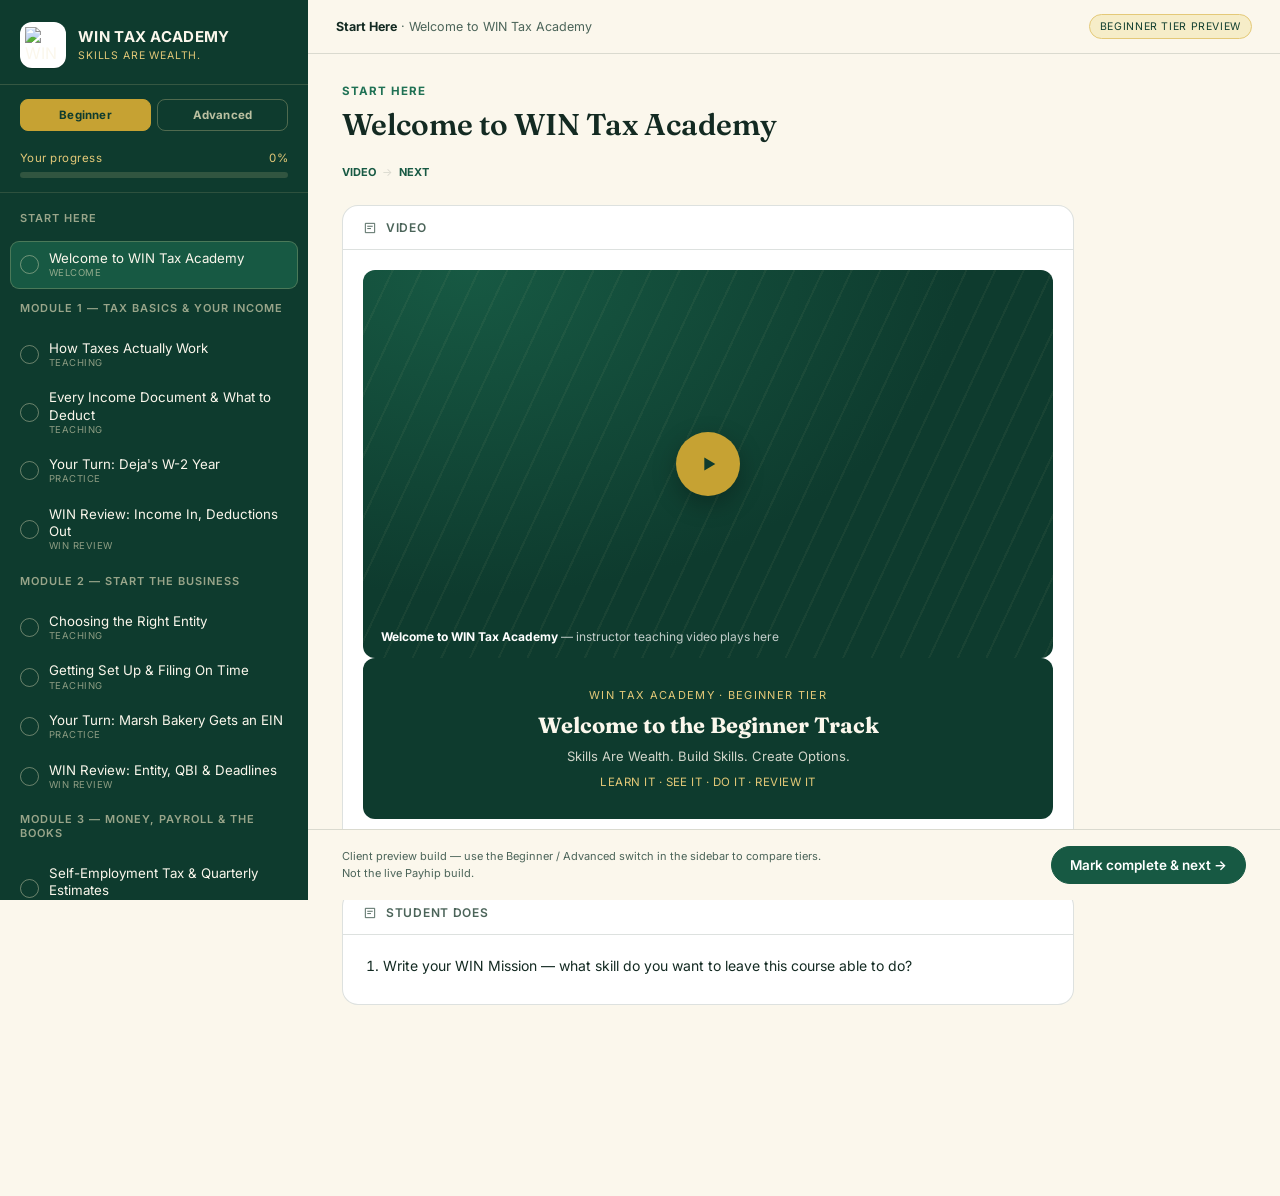
==== index.html @ 3fb6498f "Add files via upload" ====
<!doctype html>
<html lang="en">
<head>
<meta charset="utf-8"/>
<meta name="viewport" content="width=device-width, initial-scale=1"/>
<title>WIN Tax & Bookkeeping Academy — Course Preview</title>
<link rel="stylesheet" href="style.css"/>
</head>
<body>

<div class="app">
  <div class="overlay" onclick="closeNav()"></div>

  <aside class="sidebar" id="sidebar">
    <div class="brand">
      <div class="brand-badge"><img src="assets/logo.png" alt="WIN logo"/></div>
      <div>
        <div class="brand-name">WIN TAX ACADEMY</div>
        <div class="brand-tag">Skills Are Wealth.</div>
      </div>
    </div>

    <div class="tier-switch" id="tierSwitch"></div>

    <div class="progress-wrap">
      <div class="progress-label"><span>Your progress</span><span id="progressPct">0%</span></div>
      <div class="progress-track"><div class="progress-fill" id="progressFill" style="width:0%"></div></div>
    </div>

    <nav class="course-map" id="courseMap"></nav>

    <div class="sidebar-foot">
      This is skills training. It does not by itself provide an IRS credential, PTIN, professional license, job, or authorization to prepare paid returns.
    </div>
  </aside>

  <main class="main">
    <div class="topbar">
      <button class="menu-btn" onclick="openNav()" aria-label="Open course map">
        <svg width="18" height="18" viewBox="0 0 24 24" fill="none"><path d="M3 6h18M3 12h18M3 18h18" stroke="currentColor" stroke-width="2" stroke-linecap="round"/></svg>
      </button>
      <div class="crumb" id="crumb"></div>
      <div class="demo-pill" id="demoPill">Beginner tier preview</div>
    </div>

    <div class="lesson-pane" id="lessonPane"></div>

    <div class="bottom-bar">
      <div class="disclaimer">Client preview build — use the Beginner / Advanced switch in the sidebar to compare tiers. Not the live Payhip build.</div>
      <button class="btn" id="nextBtn" onclick="goNext()">Mark complete &amp; next →</button>
    </div>
  </main>
</div>

<script src="data.js"></script>
<script src="app.js"></script>
</body>
</html>
---- style.css ----
@import url('https://fonts.googleapis.com/css2?family=Fraunces:opsz,wght@9..144,500;9..144,600;9..144,700&family=Inter:wght@400;500;600;700&family=IBM+Plex+Mono:wght@500;600&display=swap');

:root{
  --paper:#FBF7EC; --paper-2:#F2ECDA; --surface:#FFFFFF;
  --ink:#132A22; --ink-dim:#4B6459;
  --green-900:#0E3B2E; --green-800:#123F30; --green-700:#175943; --green-600:#1F7154;
  --gold-500:#C6A233; --gold-300:#E4C978; --gold-100:#F6EDC8;
  --line: rgba(19,42,34,.14);
  --good:#1C6B4F; --good-bg:#E7F2EC;
  --bad:#A6402D; --bad-bg:#F7E6E1;
}
@media (prefers-color-scheme: dark){
  :root:not([data-theme="light"]){
    --paper:#0D1915; --paper-2:#122921; --surface:#142B23;
    --ink:#EEEADA; --ink-dim:#AFC2B7;
    --green-900:#0A241C; --green-800:#0F2E24; --green-700:#175943; --green-600:#1F7154;
    --gold-500:#D9B94C; --gold-300:#EAD48A; --gold-100:#26210F;
    --line: rgba(238,234,218,.14);
    --good:#4FBF8E; --good-bg:#123226;
    --bad:#E0836E; --bad-bg:#33201B;
  }
}
:root[data-theme="dark"]{
  --paper:#0D1915; --paper-2:#122921; --surface:#142B23;
  --ink:#EEEADA; --ink-dim:#AFC2B7;
  --green-900:#0A241C; --green-800:#0F2E24; --green-700:#175943; --green-600:#1F7154;
  --gold-500:#D9B94C; --gold-300:#EAD48A; --gold-100:#26210F;
  --line: rgba(238,234,218,.14);
  --good:#4FBF8E; --good-bg:#123226;
  --bad:#E0836E; --bad-bg:#33201B;
}

*{box-sizing:border-box;}
html,body{height:100%;}
body{margin:0; background:var(--paper); color:var(--ink); font-family:'Inter',system-ui,sans-serif; -webkit-font-smoothing:antialiased;}
h1,h2,h3,.display{font-family:'Fraunces',serif; text-wrap:balance;}
.mono{font-family:'IBM Plex Mono',monospace; font-variant-numeric:tabular-nums;}
a{color:inherit;}
button{font-family:inherit;}
img{max-width:100%; display:block;}

.app{display:flex; min-height:100%; max-width:1400px; margin:0 auto; position:relative;}

/* ---------- Sidebar ---------- */
.sidebar{
  width:308px; flex-shrink:0; background:var(--green-900); color:var(--paper);
  display:flex; flex-direction:column; position:sticky; top:0; align-self:flex-start; height:100%;
  max-height:100vh; overflow-y:auto; z-index:20;
  transition: transform .25s ease;
}
.brand{display:flex; align-items:center; gap:12px; padding:22px 20px 16px; border-bottom:1px solid rgba(230,214,155,.18);}
.brand-badge{width:46px; height:46px; border-radius:12px; background:#fff; padding:5px; flex-shrink:0; box-shadow:0 1px 0 rgba(0,0,0,.15);}
.brand-badge img{width:100%; height:100%; object-fit:contain; display:block;}
.brand-name{font-size:15px; font-weight:700; letter-spacing:.02em; line-height:1.15;}
.brand-tag{font-size:10.5px; color:var(--gold-300); letter-spacing:.08em; text-transform:uppercase; margin-top:3px;}

.tier-switch{display:flex; gap:6px; padding:14px 20px 4px;}
.tier-btn{flex:1; padding:8px 4px; border-radius:8px; border:1px solid rgba(230,214,155,.3); background:transparent; color:rgba(246,237,200,.75); font-size:11.5px; font-weight:700; letter-spacing:.02em; cursor:pointer; text-align:center;}
.tier-btn.active{background:var(--gold-500); color:var(--green-900); border-color:var(--gold-500);}

.progress-wrap{padding:16px 20px 14px; border-bottom:1px solid rgba(230,214,155,.14);}
.progress-label{display:flex; justify-content:space-between; font-size:11.5px; color:var(--gold-300); letter-spacing:.04em; margin-bottom:7px;}
.progress-track{height:6px; border-radius:99px; background:rgba(230,214,155,.16); overflow:hidden;}
.progress-fill{height:100%; background:linear-gradient(90deg,var(--gold-500),var(--gold-300)); border-radius:99px; transition:width .35s ease;}

nav.course-map{padding:8px 10px 22px; flex:1;}
.mod-group{margin-top:10px;}
.mod-head{padding:10px 10px 6px; font-size:11px; letter-spacing:.09em; text-transform:uppercase; color:rgba(246,237,200,.6); font-weight:600;}
.lesson-btn{
  width:100%; text-align:left; display:flex; align-items:center; gap:10px;
  padding:9px 10px; border-radius:9px; border:none; background:transparent; color:var(--paper);
  cursor:pointer; font-size:13.3px; line-height:1.3; margin-bottom:2px;
}
.lesson-btn:hover{background:rgba(255,255,255,.06);}
.lesson-btn.active{background:var(--green-700); box-shadow:inset 0 0 0 1px rgba(230,214,155,.25);}
.lesson-btn .dot{
  width:19px; height:19px; border-radius:50%; flex-shrink:0; display:flex; align-items:center; justify-content:center;
  border:1.5px solid rgba(246,237,200,.4); font-size:10px; color:rgba(246,237,200,.7);
}
.lesson-btn.done .dot{background:var(--gold-500); border-color:var(--gold-500); color:var(--green-900); font-weight:700;}
.lesson-btn .ltitle{flex:1;}
.lesson-btn .ltag{font-size:9.5px; color:rgba(246,237,200,.55); text-transform:uppercase; letter-spacing:.05em;}

.sidebar-foot{padding:14px 20px 18px; font-size:10.5px; color:rgba(246,237,200,.55); border-top:1px solid rgba(230,214,155,.14); line-height:1.5;}

/* ---------- Main ---------- */
.main{flex:1; min-width:0; display:flex; flex-direction:column;}

.topbar{
  position:sticky; top:0; z-index:15; background:var(--paper); border-bottom:1px solid var(--line);
  padding:14px 28px; display:flex; align-items:center; gap:14px;
}
.menu-btn{display:none; width:38px; height:38px; border-radius:9px; border:1px solid var(--line); background:var(--surface); color:var(--ink); cursor:pointer; align-items:center; justify-content:center; flex-shrink:0;}
.crumb{font-size:12.5px; color:var(--ink-dim);}
.crumb b{color:var(--ink);}
.demo-pill{
  margin-left:auto; font-size:10.5px; letter-spacing:.06em; text-transform:uppercase; color:var(--green-800);
  background:var(--gold-100); border:1px solid var(--gold-300); padding:5px 10px; border-radius:99px; white-space:nowrap;
}

.lesson-pane{padding:30px 34px 90px; max-width:800px;}
.eyebrow{font-size:11.5px; letter-spacing:.09em; text-transform:uppercase; color:var(--green-600); font-weight:700; margin-bottom:8px;}
.lesson-h1{font-size:30px; font-weight:600; margin:0 0 22px; color:var(--ink);}

.flow{display:flex; align-items:center; gap:6px; font-size:11px; color:var(--ink-dim); margin-bottom:26px; flex-wrap:wrap;}
.flow b{color:var(--green-700);}
.flow .sep{color:var(--line);}

.card{background:var(--surface); border:1px solid var(--line); border-radius:16px; margin-bottom:22px; overflow:hidden;}
.card-head{padding:14px 20px; border-bottom:1px solid var(--line); display:flex; align-items:center; gap:9px; font-size:12px; letter-spacing:.06em; text-transform:uppercase; color:var(--ink-dim); font-weight:600;}
.card-body{padding:20px;}

/* video block */
.video-frame{
  aspect-ratio:16/9; border-radius:12px; background:
    radial-gradient(120% 140% at 15% 0%, var(--green-700), var(--green-900) 60%);
  display:flex; align-items:center; justify-content:center; position:relative; color:var(--paper); overflow:hidden;
}
.video-frame:before{content:""; position:absolute; inset:0; background:
  repeating-linear-gradient(115deg, rgba(230,214,155,.05) 0 2px, transparent 2px 26px);}
.play-btn{width:64px; height:64px; border-radius:50%; background:var(--gold-500); color:var(--green-900); display:flex; align-items:center; justify-content:center; box-shadow:0 8px 24px rgba(0,0,0,.28); z-index:1;}
.video-caption{position:absolute; left:18px; bottom:14px; font-size:12px; color:rgba(255,255,255,.75); z-index:1;}
.video-caption b{color:#fff;}
.transcript-toggle{margin-top:12px; font-size:12.5px; color:var(--green-700); background:none; border:none; cursor:pointer; font-weight:600; padding:0; text-decoration:underline; text-underline-offset:3px;}
.transcript{margin-top:12px; font-size:13.5px; line-height:1.65; color:var(--ink-dim); background:var(--paper-2); border-radius:10px; padding:16px 18px;}
.transcript p{margin:0 0 12px;}
.transcript p:last-child{margin-bottom:0;}

/* screen copy "slide" */
.slide{
  background:var(--green-900); color:var(--paper); border-radius:12px; padding:30px 26px; text-align:center;
  display:flex; flex-direction:column; gap:9px; align-items:center; justify-content:center; min-height:150px;
}
.slide .s-eyebrow{font-size:11px; letter-spacing:.12em; color:var(--gold-300); text-transform:uppercase;}
.slide .s-title{font-family:'Fraunces',serif; font-weight:700; font-size:22px;}
.slide .s-sub{font-size:13px; color:rgba(251,247,236,.82); max-width:480px;}
.slide .s-tag{font-size:11.5px; color:var(--gold-300); letter-spacing:.04em; margin-top:2px;}

/* mock document image */
.doc-image{border-radius:12px; overflow:hidden; border:1px solid var(--line);}
.doc-image img{width:100%;}

/* generic data table */
.data-table{width:100%; border-collapse:collapse; font-size:13px;}
.data-table th{text-align:left; font-size:10.5px; letter-spacing:.06em; text-transform:uppercase; color:var(--ink-dim); padding:8px 10px; border-bottom:1px solid var(--line);}
.data-table td{padding:9px 10px; border-bottom:1px solid var(--line);}
.data-table tr:last-child td{border-bottom:none;}

/* attachments */
.attach-list{display:flex; flex-direction:column; gap:8px;}
.attach-chip{display:flex; align-items:center; gap:10px; padding:10px 13px; border:1px dashed var(--line); border-radius:10px; font-size:13px; color:var(--ink-dim);}
.attach-chip svg{flex-shrink:0; color:var(--green-600);}
.attach-chip .fname{color:var(--ink); font-weight:500;}
.attach-chip .ftag{margin-left:auto; font-size:10px; text-transform:uppercase; letter-spacing:.05em; color:var(--ink-dim); background:var(--paper-2); padding:3px 8px; border-radius:99px;}

/* student does */
.student-does{font-size:14px; line-height:1.6; color:var(--ink);}
.student-does ol{margin:0; padding-left:20px;}
.student-does li{margin-bottom:6px;}
.note-pill{display:inline-block; font-size:11.5px; font-weight:600; color:var(--green-800); background:var(--gold-100); border:1px solid var(--gold-300); padding:5px 11px; border-radius:99px; margin-top:14px;}

/* quiz */
.q-block{margin-bottom:22px;}
.q-block:last-child{margin-bottom:0;}
.q-text{font-size:14.5px; font-weight:600; margin-bottom:10px;}
.q-opts{display:flex; flex-direction:column; gap:8px;}
.q-opt{
  display:flex; align-items:center; gap:10px; padding:10px 13px; border:1px solid var(--line); border-radius:10px;
  cursor:pointer; font-size:13.5px; background:var(--surface); transition:border-color .15s, background .15s;
}
.q-opt:hover{border-color:var(--green-600);}
.q-opt input{accent-color:var(--green-700); width:15px; height:15px; flex-shrink:0;}
.q-opt.picked{border-color:var(--green-700); background:var(--paper-2);}
.q-opt.correct{border-color:var(--good); background:var(--good-bg);}
.q-opt.incorrect{border-color:var(--bad); background:var(--bad-bg);}
.q-feedback{font-size:12.5px; margin-top:8px; font-weight:600;}
.q-feedback.good{color:var(--good);}
.q-feedback.bad{color:var(--bad);}

.quiz-actions{display:flex; align-items:center; gap:14px; margin-top:6px; flex-wrap:wrap;}
.btn{
  display:inline-flex; align-items:center; gap:8px; font-size:13.5px; font-weight:600; padding:10px 18px;
  border-radius:99px; border:1px solid var(--green-700); background:var(--green-700); color:#fff; cursor:pointer;
}
.btn:hover{background:var(--green-600);}
.btn.ghost{background:transparent; color:var(--green-700);}
.btn.ghost:hover{background:var(--paper-2);}
.btn:disabled{opacity:.45; cursor:not-allowed;}
.quiz-score{font-size:12.5px; color:var(--ink-dim);}
.quiz-score b{color:var(--ink);}

.bottom-bar{
  position:sticky; bottom:0; margin-top:8px; background:var(--paper); border-top:1px solid var(--line);
  padding:16px 34px; display:flex; align-items:center; justify-content:space-between; gap:14px;
}
.disclaimer{font-size:11px; color:var(--ink-dim); max-width:480px; line-height:1.5;}

.placeholder-box{
  border:1.5px dashed var(--line); border-radius:14px; padding:40px 26px; text-align:center; color:var(--ink-dim);
}
.placeholder-box .display{font-size:19px; color:var(--ink); margin-bottom:8px;}
.placeholder-box p{font-size:13.5px; line-height:1.6; max-width:440px; margin:0 auto;}

/* mobile */
.overlay{display:none; position:fixed; inset:0; background:rgba(10,20,17,.5); z-index:19;}
@media (max-width: 880px){
  .sidebar{position:fixed; left:0; top:0; bottom:0; transform:translateX(-104%); box-shadow:0 0 40px rgba(0,0,0,.35);}
  body.nav-open .sidebar{transform:translateX(0);}
  body.nav-open .overlay{display:block;}
  .menu-btn{display:inline-flex;}
  .lesson-pane{padding:22px 16px 90px;}
  .bottom-bar{padding:14px 16px;}
  .topbar{padding:12px 16px;}
}
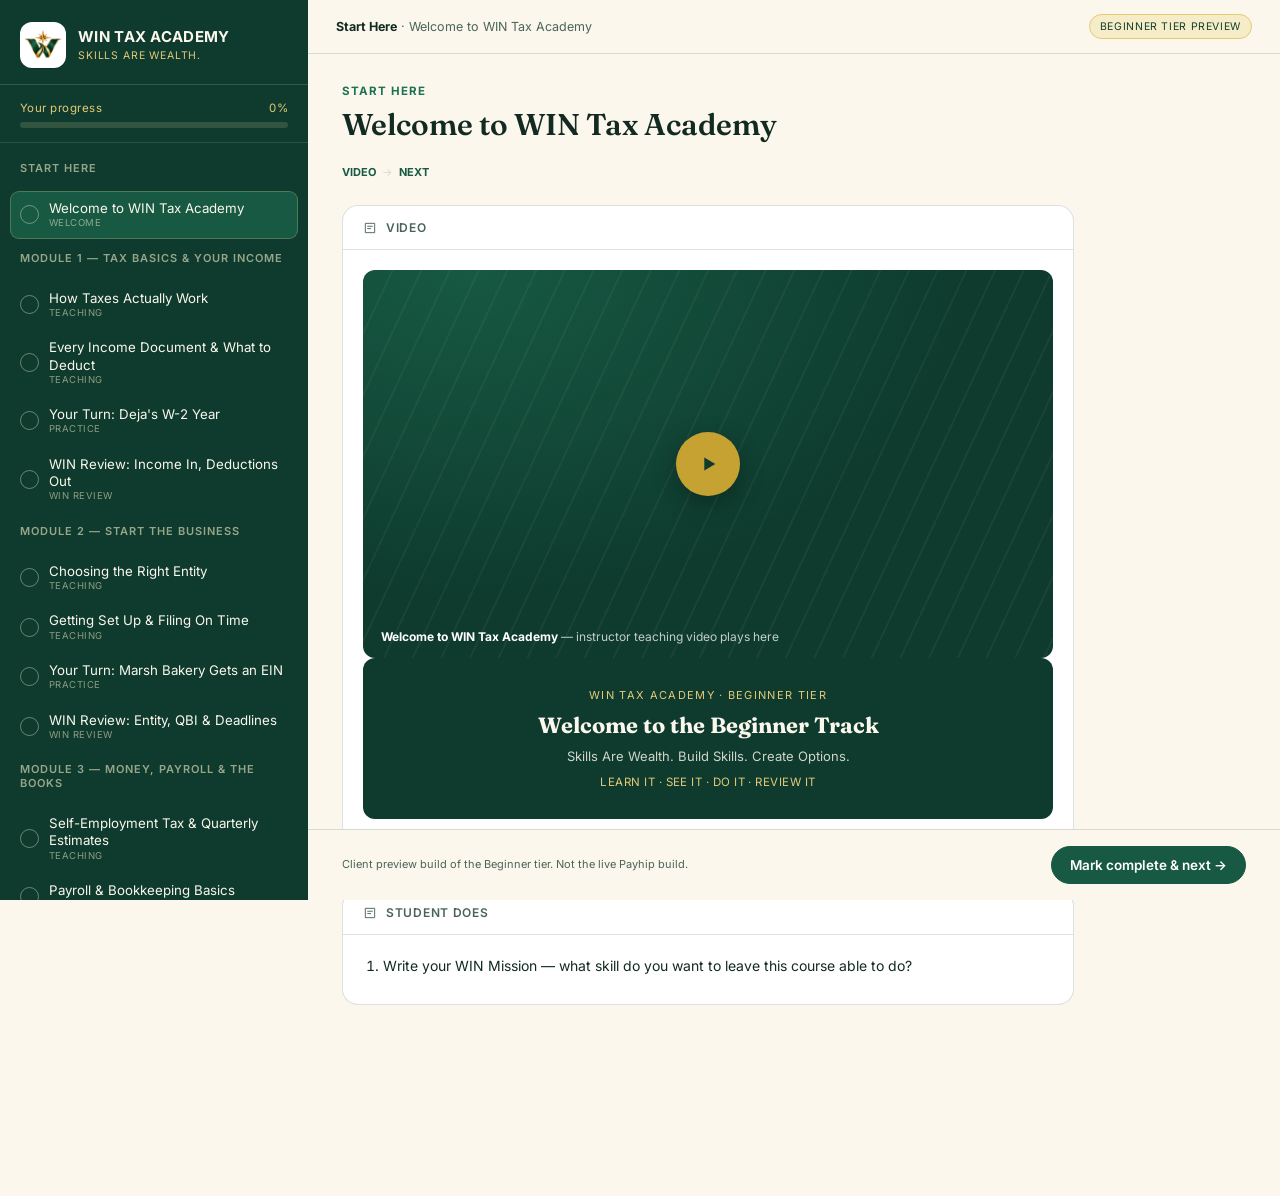
==== commit b5e78000: "Remove Advanced tier Drop the Advanced tier from the preview (data, tier switch, its mock document i" ====
--- a/index.html
+++ b/index.html
@@ -20,7 +20,6 @@
       </div>
     </div>
 
-    <div class="tier-switch" id="tierSwitch"></div>
 
     <div class="progress-wrap">
       <div class="progress-label"><span>Your progress</span><span id="progressPct">0%</span></div>
@@ -46,7 +45,7 @@
     <div class="lesson-pane" id="lessonPane"></div>
 
     <div class="bottom-bar">
-      <div class="disclaimer">Client preview build — use the Beginner / Advanced switch in the sidebar to compare tiers. Not the live Payhip build.</div>
+      <div class="disclaimer">Client preview build of the Beginner tier. Not the live Payhip build.</div>
       <button class="btn" id="nextBtn" onclick="goNext()">Mark complete &amp; next →</button>
     </div>
   </main>
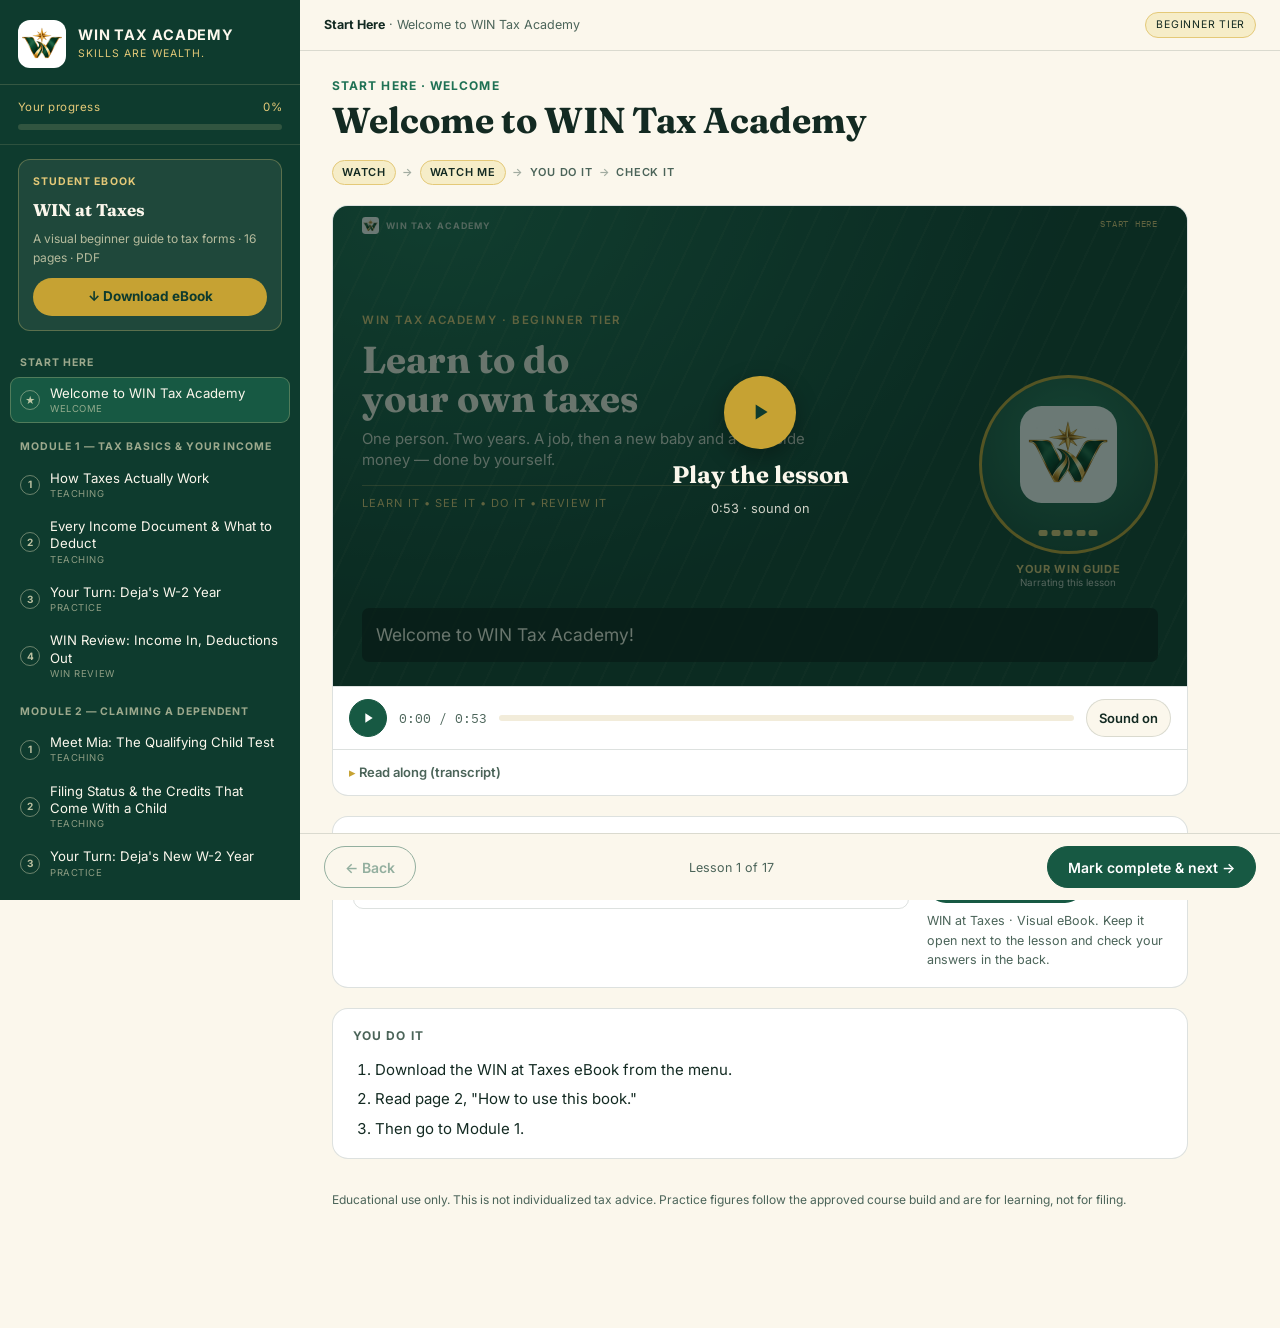
==== commit b2ef8481: "Make the narrated Beginner course the site's home page The home page was still the old preview, whos" ====
--- a/index.html
+++ b/index.html
@@ -1,57 +1,702 @@
 <!doctype html>
 <html lang="en">
 <head>
-<meta charset="utf-8"/>
-<meta name="viewport" content="width=device-width, initial-scale=1"/>
-<title>WIN Tax & Bookkeeping Academy — Course Preview</title>
-<link rel="stylesheet" href="style.css"/>
+<meta charset="utf-8">
+<meta name="viewport" content="width=device-width,initial-scale=1,viewport-fit=cover">
+<title>WIN Tax Academy Beginner</title>
+<meta name="claude:viewport-fit-sides" content="cover">
+<link rel="stylesheet" href="https://fonts.googleapis.com/css2?family=Fraunces:opsz,wght@9..144,600;9..144,700&family=Inter:wght@400;500;600;700&family=IBM+Plex+Mono:wght@500;600&display=swap">
+<style>
+/* Layout: green course-map sidebar + lesson column (video stage, student work, quiz). WIN green/gold brand. */
+:root{
+  --paper:#FBF7EC; --paper-2:#F2ECDA; --surface:#FFFFFF;
+  --ink:#132A22; --ink-dim:#4B6459; --line:rgba(19,42,34,.14);
+  --green-900:#0E3B2E; --green-800:#123F30; --green-700:#175943; --green-600:#1F7154;
+  --gold-500:#C6A233; --gold-300:#E4C978; --gold-100:#F6EDC8;
+  --good:#1C6B4F; --good-bg:#E7F2EC; --bad:#A6402D; --bad-bg:#F7E6E1;
+  --f-display:'Fraunces',Georgia,serif; --f-body:'Inter',system-ui,-apple-system,sans-serif; --f-mono:'IBM Plex Mono',ui-monospace,monospace;
+}
+@media (prefers-color-scheme: dark){:root:not([data-theme="light"]){
+  --paper:#0D1915; --paper-2:#122921; --surface:#142B23; --ink:#EEEADA; --ink-dim:#AFC2B7; --line:rgba(238,234,218,.14);
+  --green-900:#0A241C; --green-800:#0F2E24; --green-700:#1E6B51; --green-600:#3C9A76;
+  --gold-500:#D9B94C; --gold-300:#EAD48A; --gold-100:#2B2510;
+  --good:#4FBF8E; --good-bg:#123226; --bad:#E0836E; --bad-bg:#33201B; color-scheme:dark}}
+:root[data-theme="dark"]{
+  --paper:#0D1915; --paper-2:#122921; --surface:#142B23; --ink:#EEEADA; --ink-dim:#AFC2B7; --line:rgba(238,234,218,.14);
+  --green-900:#0A241C; --green-800:#0F2E24; --green-700:#1E6B51; --green-600:#3C9A76;
+  --gold-500:#D9B94C; --gold-300:#EAD48A; --gold-100:#2B2510;
+  --good:#4FBF8E; --good-bg:#123226; --bad:#E0836E; --bad-bg:#33201B; color-scheme:dark}
+
+*{box-sizing:border-box}
+[hidden]{display:none!important}
+html,body{min-height:100%}
+body{margin:0;background:var(--paper);color:var(--ink);font-family:var(--f-body);font-size:15px;line-height:1.55;-webkit-font-smoothing:antialiased}
+button{font-family:inherit;color:inherit}
+:focus-visible{outline:2px solid var(--gold-500);outline-offset:2px}
+h1,h2{font-family:var(--f-display);text-wrap:balance}
+
+.app{display:flex;min-height:100vh;max-width:1440px;margin:0 auto}
+
+/* Sidebar */
+.sidebar{width:300px;flex-shrink:0;background:#0E3B2E;color:#FBF7EC;display:flex;flex-direction:column;position:sticky;top:0;height:100vh;overflow-y:auto;z-index:20}
+.brand{display:flex;align-items:center;gap:12px;padding:20px 18px 16px;border-bottom:1px solid rgba(230,214,155,.18)}
+.brand img{width:48px;height:48px;border-radius:12px;background:#fff;padding:4px;flex-shrink:0}
+.brand-name{font-size:14.5px;font-weight:700;letter-spacing:.06em;line-height:1.2}
+.brand-tag{font-size:10.5px;color:#E4C978;letter-spacing:.1em;text-transform:uppercase;margin-top:3px}
+.prog{padding:14px 18px;border-bottom:1px solid rgba(230,214,155,.14)}
+.prog-l{display:flex;justify-content:space-between;font-size:11.5px;color:#E4C978;letter-spacing:.04em;margin-bottom:7px}
+.prog-t{height:6px;border-radius:99px;background:rgba(230,214,155,.16);overflow:hidden}
+.prog-f{height:100%;width:0;background:linear-gradient(90deg,#C6A233,#E4C978);transition:width .35s}
+nav.map{padding:6px 10px 18px;flex:1}
+.m-head{padding:14px 10px 6px;font-size:10.5px;letter-spacing:.09em;text-transform:uppercase;color:rgba(246,237,200,.62);font-weight:700}
+.l-btn{width:100%;text-align:left;display:flex;align-items:center;gap:10px;padding:8px 10px;border-radius:9px;border:0;background:transparent;color:#FBF7EC;cursor:pointer;font-size:13.2px;line-height:1.3;margin-bottom:2px}
+.l-btn:hover{background:rgba(255,255,255,.07)}
+.l-btn.on{background:#175943;box-shadow:inset 0 0 0 1px rgba(230,214,155,.28)}
+.l-btn .dot{width:20px;height:20px;border-radius:50%;flex-shrink:0;display:flex;align-items:center;justify-content:center;border:1.5px solid rgba(246,237,200,.4);font-size:10px;font-weight:700;color:rgba(246,237,200,.75)}
+.l-btn.done .dot{background:#C6A233;border-color:#C6A233;color:#0E3B2E}
+.l-btn .lt{flex:1;min-width:0}
+.l-btn .lg{display:block;font-size:9.5px;color:rgba(246,237,200,.55);text-transform:uppercase;letter-spacing:.06em;margin-top:1px}
+.ebook-side{margin:14px 18px 4px;padding:14px;border-radius:12px;background:rgba(251,247,236,.07);border:1px solid rgba(228,201,120,.3);display:flex;flex-direction:column;gap:10px}
+.ebook-side .k{font-size:10.5px;letter-spacing:.1em;text-transform:uppercase;color:#E4C978;font-weight:700}
+.ebook-side .n{font-family:var(--f-display);font-weight:700;font-size:17px;line-height:1.2}
+.ebook-side .m{font-size:12px;color:rgba(246,237,200,.7)}
+.dl{display:inline-flex;align-items:center;justify-content:center;gap:8px;height:38px;padding:0 16px;border-radius:99px;background:#C6A233;color:#0E3B2E;font-weight:700;font-size:13.5px;text-decoration:none;border:0;cursor:pointer}
+.dl:hover{background:#E4C978}
+.side-foot{padding:14px 18px 18px;font-size:10.5px;color:rgba(246,237,200,.6);border-top:1px solid rgba(230,214,155,.14);line-height:1.5}
+
+/* Main */
+.main{flex:1;min-width:0;display:flex;flex-direction:column}
+.topbar{position:sticky;top:env(safe-area-inset-top,0px);z-index:15;background:var(--paper);border-bottom:1px solid var(--line);padding-block:12px;padding-left:max(24px,env(safe-area-inset-left,0px));padding-right:max(24px,env(safe-area-inset-right,0px));display:flex;align-items:center;gap:12px}
+body::before{content:"";position:fixed;inset:0 0 auto;height:env(safe-area-inset-top,0px);z-index:10;background:var(--paper)}
+.menu-btn{display:none;width:38px;height:38px;border-radius:9px;border:1px solid var(--line);background:var(--surface);cursor:pointer;align-items:center;justify-content:center;flex-shrink:0}
+.crumb{font-size:12.5px;color:var(--ink-dim);min-width:0;overflow:hidden;text-overflow:ellipsis;white-space:nowrap}
+.crumb b{color:var(--ink)}
+.tier{margin-left:auto;font-size:10.5px;letter-spacing:.07em;text-transform:uppercase;color:var(--ink);background:var(--gold-100);border:1px solid var(--gold-300);padding:4px 10px;border-radius:99px;white-space:nowrap}
+
+.pane{padding-block:26px 40px;padding-left:max(32px,env(safe-area-inset-left,0px));padding-right:max(32px,env(safe-area-inset-right,0px));max-width:920px;width:100%;display:flex;flex-direction:column;gap:20px}
+.eyebrow{font-size:12px;letter-spacing:.09em;text-transform:uppercase;color:var(--green-600);font-weight:700}
+.l-h1{font-size:clamp(26px,4vw,36px);font-weight:700;line-height:1.12;margin:4px 0 0}
+.method{display:flex;align-items:center;gap:6px;flex-wrap:wrap;font-size:11px;letter-spacing:.07em;text-transform:uppercase;color:var(--ink-dim);font-weight:600}
+.method span.on{color:var(--ink);background:var(--gold-100);border:1px solid var(--gold-300);border-radius:99px;padding:3px 9px}
+.method span.off{padding:3px 0}
+.method i{font-style:normal;opacity:.5}
+
+/* Player */
+.player{container-type:inline-size;display:flex;flex-direction:column;border-radius:16px;overflow:hidden;border:1px solid var(--line);background:var(--surface)}
+.stage{position:relative;aspect-ratio:16/9;max-width:100%;color:#FBF7EC;background:radial-gradient(120% 140% at 12% 0%,#1d6a50,#0E3B2E 62%);display:grid;grid-template-columns:1fr 21cqw;grid-template-rows:1fr auto;gap:2.2cqw 2.4cqw;padding:3.4cqw 3.4cqw 2.8cqw;overflow:hidden}
+.stage::before{content:"";position:absolute;inset:0;background:repeating-linear-gradient(115deg,rgba(230,214,155,.05) 0 2px,transparent 2px 26px);pointer-events:none}
+.s-mark{position:absolute;top:1.3cqw;left:3.4cqw;display:flex;align-items:center;gap:.8cqw;font-size:1.05cqw;letter-spacing:.12em;font-weight:700;color:rgba(251,247,236,.75);z-index:1}
+.s-mark img{width:2cqw;height:2cqw;border-radius:.4cqw;background:#fff;padding:.15cqw}
+.s-tag{position:absolute;top:1.3cqw;right:3.4cqw;font-family:var(--f-mono);font-size:1.1cqw;letter-spacing:.08em;text-transform:uppercase;color:#E4C978;z-index:1}
+.vis{grid-area:1/1;min-width:0;min-height:0;position:relative;z-index:1;display:flex;flex-direction:column;justify-content:center}
+
+/* Title card */
+.tc{display:flex;flex-direction:column;gap:1.2cqw;max-width:56cqw}
+.tc-e{font-size:1.35cqw;letter-spacing:.14em;text-transform:uppercase;color:#E4C978;font-weight:600}
+.tc-t{font-family:var(--f-display);font-weight:700;font-size:4.4cqw;line-height:1.05;text-wrap:balance}
+.tc-s{font-size:1.75cqw;color:rgba(251,247,236,.85);line-height:1.4}
+.tc-g{font-size:1.3cqw;letter-spacing:.1em;color:#E4C978;border-top:1px solid rgba(228,201,120,.35);padding-top:1.1cqw;margin-top:.4cqw}
+
+/* Form (W-2 / 1099) */
+.form{background:#FFFDF6;color:#132A22;border-radius:.8cqw;padding:1.3cqw 1.5cqw;box-shadow:0 1.2cqw 3cqw rgba(0,0,0,.28)}
+.f-head{display:flex;justify-content:space-between;align-items:baseline;gap:1cqw;border-bottom:1.5px solid #132A22;padding-bottom:.6cqw;margin-bottom:.8cqw}
+.f-title{font-family:var(--f-display);font-weight:700;font-size:2.3cqw}
+.f-title small{font-family:var(--f-body);font-weight:500;font-size:1.1cqw;color:#4B6459;margin-left:.6cqw}
+.f-who{font-size:1.1cqw;color:#4B6459;text-align:right}
+.f-who b{display:block;color:#132A22;font-size:1.4cqw;letter-spacing:.02em}
+.f-grid{display:grid;grid-template-columns:1fr 1fr;gap:.6cqw}
+.f-notes{display:grid;grid-template-columns:1fr 1fr;gap:.6cqw;margin-top:.7cqw;padding-top:.7cqw;border-top:1px dashed rgba(19,42,34,.25)}
+.bx{border:1px solid rgba(19,42,34,.22);border-radius:.45cqw;padding:.55cqw .8cqw;display:flex;flex-direction:column;gap:.15cqw;transition:background .3s,border-color .3s,opacity .3s,box-shadow .3s}
+.bx .lb{font-size:1.1cqw;color:#4B6459;display:flex;gap:.6cqw;align-items:center;line-height:1.2}
+.bx .nm{font-family:var(--f-mono);font-weight:600;font-size:1cqw;background:#F6EDC8;color:#123F30;border-radius:.3cqw;padding:0 .45cqw}
+.bx .vl{font-family:var(--f-mono);font-weight:600;font-size:1.7cqw;font-variant-numeric:tabular-nums}
+.bx.note{background:#F4F0E2;border-style:dashed}
+.bx.note .vl{font-family:var(--f-body);font-size:1.45cqw}
+.focus .bx{opacity:.38}
+.focus .bx.on{opacity:1;background:#FFF3C4;border-color:#C6A233;box-shadow:0 0 0 .3cqw rgba(198,162,51,.35)}
+
+/* Lists */
+.lst{display:grid;gap:1cqw}
+.lst.grid{grid-template-columns:repeat(var(--cols,3),minmax(0,1fr))}
+.it{border-radius:.9cqw;padding:1.1cqw 1.3cqw;background:rgba(251,247,236,.08);border:1px solid rgba(228,201,120,.22);display:flex;flex-direction:column;gap:.35cqw;transition:background .3s,border-color .3s,opacity .3s,transform .3s;min-width:0}
+.it .t{font-family:var(--f-display);font-weight:700;font-size:1.85cqw;line-height:1.15}
+.it .d{font-size:1.25cqw;color:rgba(251,247,236,.78);line-height:1.35}
+.focus .it{opacity:.4}
+.focus .it.seen{opacity:.72}
+.it.on,.focus .it.on{opacity:1;background:#FBF7EC;color:#0E3B2E;border-color:#C6A233;box-shadow:0 0 0 .3cqw rgba(198,162,51,.4)}
+.it.on .d{color:#4B6459}
+/* flow */
+.lst.flow{grid-auto-flow:column;grid-auto-columns:minmax(0,1fr);align-items:stretch}
+.lst.flow .it{position:relative}
+.lst.flow .it:not(:last-child)::after{content:"→";position:absolute;right:-1.05cqw;top:50%;transform:translate(50%,-50%);color:#E4C978;font-size:1.6cqw;z-index:2}
+.lst.flow .it .t{font-size:1.6cqw}
+/* check & ledger rows */
+.lst.check,.lst.ledger{grid-template-columns:1fr;gap:.7cqw}
+.lst.check .it,.lst.ledger .it{flex-direction:row;align-items:center;gap:1.2cqw;padding:.8cqw 1.3cqw}
+.lst.check .it .t,.lst.ledger .it .t{font-size:1.65cqw}
+.lst.check .it .d{font-size:1.2cqw;margin-left:auto;text-align:right}
+.ck{width:2.4cqw;height:2.4cqw;border-radius:50%;border:.2cqw solid rgba(228,201,120,.6);flex-shrink:0;display:flex;align-items:center;justify-content:center;font-size:1.4cqw;font-weight:700;color:transparent;transition:background .3s,color .3s}
+.it.seen .ck,.it.on .ck{background:#C6A233;border-color:#C6A233;color:#0E3B2E}
+.lst.ledger .it{background:#FFFDF6;color:#132A22;border-color:rgba(19,42,34,.18)}
+.lst.ledger .it .d{margin-left:auto;font-family:var(--f-mono);font-weight:600;font-size:1.6cqw;color:#132A22;font-variant-numeric:tabular-nums;text-align:right}
+.lst.ledger .it.on{background:#FFF3C4}
+.lst.ledger.focus .it{opacity:.5}.lst.ledger.focus .it.seen{opacity:.88}.lst.ledger.focus .it.on{opacity:1}
+.lst.flow.wide{grid-auto-flow:row;grid-template-columns:repeat(3,minmax(0,1fr));row-gap:1.6cqw}
+.lst.flow.wide .it:nth-child(3n)::after{content:none}
+.lst.ledger.many{gap:.5cqw}.lst.ledger.many .it{padding:.55cqw 1.3cqw}
+
+/* Presenter */
+.presenter{grid-area:1/2;align-self:end;display:flex;flex-direction:column;align-items:center;gap:.9cqw;z-index:1}
+.face{width:100%;aspect-ratio:1;max-width:100%;border-radius:50%;background:radial-gradient(circle at 50% 35%,#2a7a5d,#123F30);border:.45cqw solid #C6A233;position:relative;overflow:hidden}
+.face img{position:absolute;left:22%;top:16%;width:56%;height:56%;object-fit:contain;background:#fff;border-radius:22%;padding:5%}
+.bars{position:absolute;left:50%;bottom:9%;transform:translateX(-50%);display:flex;gap:6%;align-items:flex-end;width:34%;height:14%}
+.bars i{flex:1;height:25%;background:#E4C978;border-radius:2px;transition:height .2s}
+.talking .bars i{animation:eq .8s ease-in-out infinite alternate}
+.talking .bars i:nth-child(2){animation-delay:-.2s}.talking .bars i:nth-child(3){animation-delay:-.45s}.talking .bars i:nth-child(4){animation-delay:-.1s}.talking .bars i:nth-child(5){animation-delay:-.6s}
+@keyframes eq{from{height:20%}to{height:100%}}
+.face::after{content:"";position:absolute;inset:-.45cqw;border-radius:50%;box-shadow:0 0 0 0 rgba(228,201,120,.6)}
+.talking .face::after{animation:ring 1.4s ease-out infinite}
+.talking .mouth{animation:talk .32s ease-in-out infinite alternate;transform-origin:50px 52px}
+@keyframes ring{to{box-shadow:0 0 0 2.2cqw rgba(228,201,120,0)}}
+@keyframes talk{from{transform:scaleY(.35)}to{transform:scaleY(1.15)}}
+.p-label{font-size:1.15cqw;text-align:center;color:rgba(251,247,236,.78);line-height:1.3}
+.p-label b{display:block;color:#E4C978;font-size:1.3cqw;letter-spacing:.06em;text-transform:uppercase}
+
+.caption{grid-area:2/1/3/3;z-index:1;background:rgba(6,22,17,.74);border-radius:.8cqw;padding:1cqw 1.6cqw;font-size:2.05cqw;line-height:1.35;min-height:6.4cqw;display:flex;align-items:center;text-wrap:pretty}
+.overlay{position:absolute;inset:0;z-index:3;display:flex;flex-direction:column;align-items:center;justify-content:center;gap:1.4cqw;background:rgba(9,32,25,.6);border:0;cursor:pointer;color:#FBF7EC;width:100%}
+.overlay .play{width:8.5cqw;height:8.5cqw;min-width:54px;min-height:54px;border-radius:50%;background:#C6A233;color:#0E3B2E;display:flex;align-items:center;justify-content:center;box-shadow:0 8px 24px rgba(0,0,0,.3)}
+.overlay .o-t{font-family:var(--f-display);font-weight:700;font-size:max(18px,2.8cqw)}
+.overlay .o-s{font-size:max(12px,1.5cqw);color:rgba(251,247,236,.82)}
+
+@container (max-width:600px){
+  .stage{aspect-ratio:auto;grid-template-columns:1fr 23cqw;grid-template-rows:auto auto;gap:3cqw;padding:7cqw 4cqw 4cqw;min-height:100cqw}
+  .s-mark{font-size:2.4cqw;top:2.2cqw;left:4cqw} .s-mark img{width:4cqw;height:4cqw}
+  .s-tag{font-size:2.4cqw;top:2.4cqw;right:4cqw}
+  .vis{grid-area:1/1/2/3}
+  .tc{max-width:none;gap:2.4cqw} .tc-e{font-size:2.8cqw} .tc-t{font-size:8.4cqw} .tc-s{font-size:3.7cqw} .tc-g{font-size:2.7cqw;padding-top:2.4cqw}
+  .form{padding:2.6cqw 3cqw;border-radius:2cqw}
+  .f-title{font-size:4.6cqw} .f-title small{display:none} .f-who{font-size:2.4cqw} .f-who b{font-size:2.8cqw}
+  .f-grid,.f-notes{gap:1.4cqw} .f-notes{grid-template-columns:1fr}
+  .bx{padding:1.3cqw 1.8cqw;border-radius:1.2cqw} .bx .lb{font-size:2.5cqw} .bx .nm{font-size:2.3cqw} .bx .vl{font-size:3.6cqw} .bx.note .vl{font-size:3.2cqw}
+  .lst{gap:2cqw} .lst.grid{grid-template-columns:repeat(2,minmax(0,1fr))}
+  .it{padding:2.2cqw 2.6cqw;border-radius:2cqw;gap:.6cqw} .it .t{font-size:3.7cqw} .it .d{font-size:2.8cqw}
+  .lst.flow{grid-auto-flow:row;grid-template-columns:1fr}
+  .lst.flow .it:not(:last-child)::after{content:"↓";right:auto;left:50%;top:auto;bottom:-2cqw;transform:translate(-50%,50%);font-size:3cqw}
+  .lst.flow .it .t{font-size:3.5cqw}
+  .lst.flow.wide{grid-template-columns:1fr}
+  .lst.flow.wide .it:nth-child(3n):not(:last-child)::after{content:"↓"}
+  .lst.check,.lst.ledger{gap:1.6cqw} .lst.check .it,.lst.ledger .it{padding:1.8cqw 2.6cqw;gap:2.4cqw}
+  .lst.check .it .t,.lst.ledger .it .t{font-size:3.4cqw} .lst.check .it .d{font-size:2.6cqw;max-width:45%} .lst.ledger .it .d{font-size:3.3cqw}
+  .lst.ledger.many{gap:1.2cqw} .lst.ledger.many .it{padding:1.3cqw 2.6cqw}
+  .ck{width:5cqw;height:5cqw;font-size:3cqw;border-width:.45cqw}
+  .presenter{grid-area:2/2} .p-label{display:none}
+  .caption{grid-area:2/1;font-size:3.9cqw;padding:2.2cqw 3cqw;border-radius:2cqw;min-height:18cqw}
+}
+
+.controls{display:flex;align-items:center;gap:12px;padding:12px 16px;border-top:1px solid var(--line);flex-wrap:wrap}
+.ctl{display:inline-flex;align-items:center;justify-content:center;gap:6px;height:38px;min-width:38px;padding:0 12px;border-radius:99px;border:1px solid var(--line);background:var(--paper);cursor:pointer;font-size:13px;font-weight:600}
+.ctl.primary{background:var(--green-700);border-color:var(--green-700);color:#fff;width:38px;padding:0}
+.ctl[aria-pressed="false"]{color:var(--ink-dim)}
+.time{font-family:var(--f-mono);font-size:12.5px;color:var(--ink-dim);font-variant-numeric:tabular-nums;white-space:nowrap}
+.track{flex:1;min-width:140px;height:22px;position:relative;cursor:pointer;display:flex;align-items:center}
+.track-bg{position:absolute;left:0;right:0;height:6px;border-radius:99px;background:var(--paper-2);overflow:hidden}
+.track-fill{height:100%;width:0;background:linear-gradient(90deg,var(--gold-500),var(--gold-300))}
+
+.transcript{border-top:1px solid var(--line)}
+.transcript summary{cursor:pointer;padding:12px 16px;font-size:13px;font-weight:600;color:var(--ink-dim);list-style:none}
+.transcript summary::-webkit-details-marker{display:none}
+.transcript summary::before{content:"▸ ";color:var(--gold-500)}
+.transcript[open] summary::before{content:"▾ "}
+.tl{padding:0 16px 14px;display:flex;flex-direction:column;gap:2px}
+.tl button{text-align:left;border:0;background:none;padding:6px 8px;border-radius:8px;font-size:14px;line-height:1.5;cursor:pointer;color:var(--ink-dim)}
+.tl button:hover{background:var(--paper-2)}
+.tl button.on{background:var(--gold-100);color:var(--ink)}
+
+/* Cards */
+.card{background:var(--surface);border:1px solid var(--line);border-radius:16px;padding:18px 20px}
+.card-h{font-size:12px;letter-spacing:.09em;text-transform:uppercase;color:var(--ink-dim);font-weight:700;margin:0 0 12px;font-family:var(--f-body)}
+.does ol{margin:0;padding-left:22px;display:flex;flex-direction:column;gap:6px}
+.chips{display:flex;flex-wrap:wrap;gap:8px}
+.chip{display:inline-flex;align-items:center;gap:8px;padding:8px 12px;border:1px dashed var(--line);border-radius:10px;font-size:13.5px}
+.chip em{font-style:normal;font-size:10.5px;letter-spacing:.05em;text-transform:uppercase;color:var(--ink-dim);background:var(--paper-2);padding:2px 7px;border-radius:99px}
+.eb{display:flex;gap:18px;align-items:flex-start;flex-wrap:wrap}
+.eb-pages{flex:1;min-width:220px;display:flex;flex-direction:column;gap:8px}
+.eb-pg{display:flex;align-items:center;gap:12px;padding:10px 12px;border:1px solid var(--line);border-radius:10px;text-decoration:none;color:var(--ink);font-size:14px}
+.eb-pg:hover{border-color:var(--green-600);background:var(--paper-2)}
+.eb-pg b{font-family:var(--f-mono);font-size:12px;min-width:52px;color:var(--green-600)}
+.eb-pg span{flex:1;min-width:0}
+.eb-pg i{font-style:normal;font-size:12px;color:var(--ink-dim)}
+.eb-side{display:flex;flex-direction:column;gap:8px;align-items:flex-start}
+.eb-note{font-size:12.5px;color:var(--ink-dim);max-width:30ch}
+.dl.green{background:var(--green-700);color:#fff}
+.dl.green:hover{background:var(--green-600)}
+.toast{position:fixed;left:50%;bottom:calc(84px + env(safe-area-inset-bottom,0px));transform:translateX(-50%);background:var(--green-900);color:#FBF7EC;padding:10px 16px;border-radius:99px;font-size:13.5px;z-index:30;box-shadow:0 6px 20px rgba(0,0,0,.25)}
+.yr{display:inline-block;margin-top:8px;font-size:11.5px;font-weight:700;letter-spacing:.06em;text-transform:uppercase;color:var(--green-600);border:1px solid var(--line);border-radius:99px;padding:3px 10px}
+.given{display:grid;grid-template-columns:repeat(auto-fit,minmax(150px,1fr));gap:8px;margin:0 0 16px}
+.given div{background:var(--paper-2);border-radius:10px;padding:8px 12px}
+.given dt{font-size:11.5px;color:var(--ink-dim)}
+.given dd{margin:0;font-family:var(--f-mono);font-weight:600;font-size:15px}
+.steps{margin:0;padding:0;list-style:none;display:flex;flex-direction:column;gap:10px;counter-reset:st}
+.st{border:1px solid var(--line);border-radius:12px;padding:12px 14px;display:flex;flex-direction:column;gap:8px;counter-increment:st}
+.st.ok{border-color:var(--good);background:var(--good-bg)}
+.st-q{font-weight:600;display:flex;gap:10px}
+.st-q::before{content:counter(st);flex-shrink:0;width:22px;height:22px;border-radius:50%;background:var(--green-700);color:#fff;font-size:12px;display:flex;align-items:center;justify-content:center;margin-top:1px}
+.st.ok .st-q::before{content:"✓";background:var(--good)}
+.st-a{display:flex;align-items:center;gap:8px;flex-wrap:wrap;padding-left:32px}
+.amt{display:flex;align-items:center;border:1px solid var(--line);border-radius:10px;background:var(--surface);overflow:hidden}
+.amt span{padding:0 4px 0 10px;color:var(--ink-dim);font-family:var(--f-mono)}
+.amt span.u{padding:0 10px 0 4px}
+.amt input{border:0;outline:0;background:transparent;font-family:var(--f-mono);font-size:15px;width:9.5em;max-width:46vw;padding:9px 10px 9px 0;color:var(--ink)}
+.amt:focus-within{border-color:var(--green-600);box-shadow:0 0 0 3px rgba(31,113,84,.15)}
+.ch{border:1px solid var(--line);background:var(--surface);border-radius:99px;padding:7px 14px;font-size:14px;cursor:pointer}
+.ch[aria-pressed="true"]{border-color:var(--green-700);background:var(--paper-2);font-weight:600}
+.btn.sm{height:36px;padding:0 16px;font-size:13px}
+.link{border:0;background:none;color:var(--green-600);font-weight:600;font-size:13px;cursor:pointer;text-decoration:underline;text-underline-offset:3px;padding:4px}
+.st-fb{padding-left:32px;font-size:13.5px;font-weight:600}
+.st-fb.good{color:var(--good)}.st-fb.bad{color:var(--bad)}
+.st-how{padding-left:32px;font-size:13.5px;color:var(--ink-dim);font-family:var(--f-mono);line-height:1.6}
+.wk-sum{margin-top:14px;font-size:14px;color:var(--ink-dim)}
+.wk-sum b{color:var(--ink)}
+.wk-note{margin:10px 0 0;font-size:13px;color:var(--ink-dim);background:var(--paper-2);border-radius:10px;padding:10px 12px}
+.refs{display:grid;grid-template-columns:repeat(auto-fit,minmax(260px,1fr));gap:14px}
+.ref h3{margin:0 0 8px;font-family:var(--f-body);font-size:14px}
+.ref table{width:100%;border-collapse:collapse;font-size:13.5px}
+.ref td{padding:7px 0;border-bottom:1px solid var(--line);vertical-align:top}
+.ref td:last-child{text-align:right;font-family:var(--f-mono);font-weight:600;font-variant-numeric:tabular-nums;padding-left:12px;width:45%}
+.src{margin:12px 0 0;font-size:11.5px;color:var(--ink-dim)}
+.q{margin-bottom:18px}
+.q-t{font-weight:600;margin-bottom:8px}
+.opts{display:flex;flex-direction:column;gap:7px}
+.opt{display:flex;align-items:center;gap:10px;padding:10px 13px;border:1px solid var(--line);border-radius:10px;cursor:pointer;font-size:14px}
+.opt:hover{border-color:var(--green-600)}
+.opt input{accent-color:var(--green-700);width:16px;height:16px;flex-shrink:0;margin:0}
+.opt b{font-family:var(--f-mono);font-size:12px;color:var(--ink-dim)}
+.opt.right{border-color:var(--good);background:var(--good-bg)}
+.opt.wrong{border-color:var(--bad);background:var(--bad-bg)}
+.fb{font-size:13px;font-weight:600;margin-top:6px}
+.fb.good{color:var(--good)} .fb.bad{color:var(--bad)}
+.actions{display:flex;align-items:center;gap:14px;flex-wrap:wrap}
+.btn{height:42px;padding:0 20px;border-radius:99px;border:1px solid var(--green-700);background:var(--green-700);color:#fff;font-weight:600;font-size:14px;cursor:pointer}
+.btn.ghost{background:transparent;color:var(--green-700)}
+.btn:disabled{opacity:.45;cursor:not-allowed}
+.score{font-size:13.5px;color:var(--ink-dim)}
+.done-card{background:var(--green-900);color:#FBF7EC;border-radius:16px;padding:22px;display:flex;gap:18px;align-items:center}
+.done-card img{width:64px;height:64px;border-radius:14px;background:#fff;padding:5px;flex-shrink:0}
+.done-card h2{margin:0 0 4px;font-size:22px}
+.done-card p{margin:0;color:rgba(251,247,236,.82);font-size:14px}
+.disc{font-size:12px;color:var(--ink-dim);line-height:1.55}
+
+.bottom{position:sticky;bottom:0;background:var(--paper);border-top:1px solid var(--line);padding-block:12px calc(12px + env(safe-area-inset-bottom,0px));padding-left:max(24px,env(safe-area-inset-left,0px));padding-right:max(24px,env(safe-area-inset-right,0px));display:flex;align-items:center;justify-content:space-between;gap:12px;margin-top:auto}
+.bottom .pos{font-size:12.5px;color:var(--ink-dim)}
+
+.scrim{display:none;position:fixed;inset:0;background:rgba(10,20,17,.5);z-index:19;border:0}
+@media (max-width:880px){
+  .sidebar{position:fixed;left:0;top:0;bottom:0;height:auto;transform:translateX(-104%);transition:transform .25s;box-shadow:0 0 40px rgba(0,0,0,.35);padding-top:env(safe-area-inset-top,0px);padding-left:env(safe-area-inset-left,0px)}
+  body.nav .sidebar{transform:none}
+  body.nav .scrim{display:block}
+  .menu-btn{display:inline-flex}
+  .pane{padding-block:20px 32px;padding-left:max(16px,env(safe-area-inset-left,0px));padding-right:max(16px,env(safe-area-inset-right,0px))}
+  .topbar,.bottom{padding-left:max(16px,env(safe-area-inset-left,0px));padding-right:max(16px,env(safe-area-inset-right,0px))}
+  .bottom .pos{display:none}
+}
+@media (prefers-reduced-motion:reduce){*{animation:none!important;transition:none!important}}
+</style>
 </head>
 <body>
 
+
 <div class="app">
-  <div class="overlay" onclick="closeNav()"></div>
-
+  <button class="scrim" id="scrim" type="button" aria-label="Close course map"></button>
   <aside class="sidebar" id="sidebar">
     <div class="brand">
-      <div class="brand-badge"><img src="assets/logo.png" alt="WIN logo"/></div>
-      <div>
-        <div class="brand-name">WIN TAX ACADEMY</div>
-        <div class="brand-tag">Skills Are Wealth.</div>
-      </div>
+      <img src="beginner/logo.png" alt="WIN Tax Academy logo">
+      <div><div class="brand-name">WIN TAX ACADEMY</div><div class="brand-tag">Skills Are Wealth.</div></div>
     </div>
-
-
-    <div class="progress-wrap">
-      <div class="progress-label"><span>Your progress</span><span id="progressPct">0%</span></div>
-      <div class="progress-track"><div class="progress-fill" id="progressFill" style="width:0%"></div></div>
+    <div class="prog">
+      <div class="prog-l"><span>Your progress</span><span id="progPct">0%</span></div>
+      <div class="prog-t"><div class="prog-f" id="progFill"></div></div>
     </div>
-
-    <nav class="course-map" id="courseMap"></nav>
-
-    <div class="sidebar-foot">
-      This is skills training. It does not by itself provide an IRS credential, PTIN, professional license, job, or authorization to prepare paid returns.
+    <div class="ebook-side">
+      <div class="k">Student eBook</div>
+      <div class="n">WIN at Taxes</div>
+      <div class="m">A visual beginner guide to tax forms · 16 pages · PDF</div>
+      <a class="dl js-dl" href="beginner/ebook.pdf" download="WIN-at-Taxes-Visual-eBook.pdf">↓ Download eBook</a>
     </div>
+    <nav class="map" id="map" aria-label="Course map"></nav>
+    <div class="side-foot">Beginner Tier · Learn to do your own taxes. Educational use only, not individualized tax advice. This course does not provide a PTIN, license, or authorization to prepare returns for others.</div>
   </aside>
 
   <main class="main">
     <div class="topbar">
-      <button class="menu-btn" onclick="openNav()" aria-label="Open course map">
-        <svg width="18" height="18" viewBox="0 0 24 24" fill="none"><path d="M3 6h18M3 12h18M3 18h18" stroke="currentColor" stroke-width="2" stroke-linecap="round"/></svg>
-      </button>
+      <button class="menu-btn" id="menuBtn" type="button" aria-label="Open course map"><svg width="18" height="18" viewBox="0 0 24 24" fill="none"><path d="M3 6h18M3 12h18M3 18h18" stroke="currentColor" stroke-width="2" stroke-linecap="round"/></svg></button>
       <div class="crumb" id="crumb"></div>
-      <div class="demo-pill" id="demoPill">Beginner tier preview</div>
+      <div class="tier">Beginner Tier</div>
     </div>
 
-    <div class="lesson-pane" id="lessonPane"></div>
-
-    <div class="bottom-bar">
-      <div class="disclaimer">Client preview build of the Beginner tier. Not the live Payhip build.</div>
-      <button class="btn" id="nextBtn" onclick="goNext()">Mark complete &amp; next →</button>
+    <div class="pane">
+      <header>
+        <div class="eyebrow" id="eyebrow"></div>
+        <h1 class="l-h1" id="title"></h1>
+        <span class="yr" id="yr" hidden></span>
+      </header>
+      <div class="method" id="method"></div>
+
+      <section class="player" aria-label="Lesson video">
+        <div class="stage" id="stage">
+          <div class="s-mark"><img src="beginner/logo.png" alt="">WIN TAX ACADEMY</div>
+          <div class="s-tag" id="sTag"></div>
+          <div class="vis" id="vis"></div>
+          <div class="presenter" id="presenter">
+            <div class="face" aria-hidden="true">
+              <img src="beginner/logo.png" alt="">
+              <div class="bars"><i></i><i></i><i></i><i></i><i></i></div>
+            </div>
+            <div class="p-label"><b>Your WIN guide</b>Narrating this lesson</div>
+          </div>
+          <div class="caption" id="caption" aria-live="polite"></div>
+          <button class="overlay" id="overlay" type="button">
+            <span class="play"><svg width="26" height="26" viewBox="0 0 24 24"><path d="M8 5v14l11-7z" fill="currentColor"/></svg></span>
+            <span class="o-t" id="oTitle">Play the lesson</span>
+            <span class="o-s" id="oSub"></span>
+          </button>
+        </div>
+        <div class="controls">
+          <button class="ctl primary" id="playBtn" type="button" aria-label="Play"></button>
+          <span class="time" id="time">0:00 / 0:00</span>
+          <div class="track" id="track" role="slider" tabindex="0" aria-label="Lesson position" aria-valuemin="0" aria-valuenow="0"><div class="track-bg"><div class="track-fill" id="fill"></div></div></div>
+          <button class="ctl" id="voiceBtn" type="button" aria-pressed="true">Sound on</button>
+        </div>
+        <details class="transcript" id="transcript"><summary>Read along (transcript)</summary><div class="tl" id="tl"></div></details>
+      </section>
+
+      <section class="card" id="refCard" hidden>
+        <h2 class="card-h">Tax numbers you'll need</h2>
+        <div class="refs" id="refs"></div>
+        <p class="src">From IRS 2025 and 2026 inflation adjustments, the 2026 mileage notices, and the 2025 tax law changes. Practice figures only.</p>
+      </section>
+      <section class="card work" id="workCard" hidden>
+        <h2 class="card-h" id="workTitle"></h2>
+        <dl class="given" id="given"></dl>
+        <ol class="steps" id="steps"></ol>
+        <div class="wk-sum" id="wkSum" aria-live="polite"></div>
+        <p class="wk-note" id="wkNote" hidden></p>
+      </section>
+      <section class="card" id="ebookCard">
+        <h2 class="card-h">Follow along in the eBook</h2>
+        <div class="eb">
+          <div class="eb-pages" id="ebPages"></div>
+          <div class="eb-side">
+            <a class="dl green js-dl" href="beginner/ebook.pdf" download="WIN-at-Taxes-Visual-eBook.pdf">↓ Download eBook</a>
+            <span class="eb-note">WIN at Taxes · Visual eBook. Keep it open next to the lesson and check your answers in the back.</span>
+          </div>
+        </div>
+      </section>
+      <section class="card does" id="doesCard"><h2 class="card-h">You do it</h2><ol id="does"></ol></section>
+      <section class="card" id="quizCard">
+        <h2 class="card-h" id="quizLabel"></h2>
+        <div id="quiz"></div>
+        <div class="actions">
+          <button class="btn" id="checkBtn" type="button" disabled>Check my answers</button>
+          <button class="btn ghost" id="retryBtn" type="button" hidden>Try again</button>
+          <span class="score" id="score"></span>
+        </div>
+      </section>
+      <section class="done-card" id="doneCard" hidden>
+        <img src="beginner/logo.png" alt="">
+        <div><h2>You finished the Beginner Tier</h2><p id="doneText">Keep Learning. Keep Building. Keep Winning.™</p></div>
+      </section>
+      <p class="disc">Educational use only. This is not individualized tax advice. Practice figures follow the approved course build and are for learning, not for filing.</p>
+    </div>
+
+    <div class="bottom">
+      <button class="btn ghost" id="prevBtn" type="button">← Back</button>
+      <span class="pos" id="pos"></span>
+      <button class="btn" id="nextBtn" type="button">Mark complete &amp; next →</button>
     </div>
   </main>
 </div>
 
-<script src="data.js"></script>
-<script src="app.js"></script>
+<div class="toast" id="toast" role="status" hidden></div>
+<script>
+const COURSE = [{"id": "sh", "group": "Start Here", "n": 0, "tag": "Welcome", "title": "Welcome to WIN Tax Academy", "screen": {"e": "WIN Tax Academy · Beginner Tier", "t": "Learn to do your own taxes", "s": "One person. Two years. A job, then a new baby and a little side money — done by yourself.", "g": "LEARN IT • SEE IT • DO IT • REVIEW IT"}, "visual": {"type": "list", "variant": "flow", "items": [{"t": "LEARN IT", "d": "How it works"}, {"t": "SEE IT", "d": "An example from Deja's life"}, {"t": "DO IT", "d": "You try it"}, {"t": "REVIEW IT", "d": "Check your work"}, {"t": "NEVER GUESS", "d": "Stop and ask instead"}]}, "lines": [{"t": "Welcome to WIN Tax Academy!", "c": null}, {"t": "This is the Beginner level.", "c": null}, {"t": "You will follow one person, Deja Marsh, through two years of her life — her job, her new baby, and a little side money she makes.", "c": null}, {"t": "Each lesson gives you one new skill.", "c": 0}, {"t": "First I show you how it works.", "c": 0}, {"t": "Then I show you an example from Deja's life.", "c": 1}, {"t": "Then YOU try it yourself and check your work.", "c": [2, 3]}, {"t": "Here is the most important rule: never guess.", "c": 4}, {"t": "If something is missing or confusing, stop and ask a question instead of guessing.", "c": 4}, {"t": "By the end, you will be able to read a W-2, claim a child as a dependent, handle a simple 1099 form, and do your own taxes with confidence.", "c": null}, {"t": "This course teaches you to do YOUR OWN taxes.", "c": null}, {"t": "You do not need a special license called a PTIN.", "c": null}, {"t": "Doing taxes for other people for money is not part of this course.", "c": null}, {"t": "Download your WIN at Taxes eBook, and let's meet Deja!", "c": null}], "does": ["Download the WIN at Taxes eBook from the menu.", "Read page 2, \"How to use this book.\"", "Then go to Module 1."], "ebook": [[2, "How to use this book"]]}, {"id": "m1l1", "group": "Module 1 — Tax Basics & Your Income", "n": 1, "tag": "Teaching", "title": "How Taxes Actually Work", "year": "Tax year 2025", "screen": {"e": "WIN Tax Academy · Module 1", "t": "How Taxes Work", "s": "Marginal ≠ Effective", "g": "MEET DEJA MARSH"}, "visual": {"type": "list", "variant": "grid", "items": [{"t": "Taxes come in layers", "d": "These layers are called brackets"}, {"t": "Deja Marsh", "d": "Worked full-time · earned $68,200"}, {"t": "Marginal rate", "d": "The rate on her LAST dollar"}, {"t": "Effective rate", "d": "Total tax ÷ all income"}, {"t": "Effective is smaller", "d": "Lower layers are taxed at lower rates first"}, {"t": "Paid all year", "d": "Tax gets paid through the year, not just once"}]}, "lines": [{"t": "Welcome to Module One!", "c": null}, {"t": "Here is a big idea: taxes are paid in layers.", "c": 0}, {"t": "We call these layers brackets.", "c": 0}, {"t": "You do not pay the same tax rate on every dollar you earn.", "c": 0}, {"t": "Meet Deja Marsh.", "c": 1}, {"t": "Last year, she worked full-time and earned $68,200.", "c": 1}, {"t": "Some people think Deja is 'in the 22% bracket,' so she pays 22% on ALL her money.", "c": 1}, {"t": "That is wrong! It is one of the most common mistakes beginners make.", "c": 1}, {"t": "Here are two words to know.", "c": null}, {"t": "Marginal rate is the rate on her LAST dollar earned — the bracket her top dollar sits in.", "c": 2}, {"t": "Effective rate is her total tax divided by all her income.", "c": 3}, {"t": "Effective rate is smaller than marginal rate, because the lower layers get taxed at lower rates first.", "c": 4}, {"t": "We will also learn who has to file taxes, and why the U.S. taxes get paid all through the year — not just once.", "c": 5}, {"t": "Remember that idea. It comes back later when Deja starts earning extra money.", "c": 5}], "refs": [{"title": "2025 tax numbers · Single", "rows": [["Standard deduction (Single)", "$15,750"], ["10% bracket", "$0 – $11,925"], ["12% bracket", "$11,926 – $48,475"], ["22% bracket", "$48,476 – $103,350"], ["Saver's Credit income limit (Single)", "$39,500"]]}], "does": ["Look over the 2025 tax table below. Find the three layers: 10%, 12%, and 22%.", "Notice that each layer has its own rate. That is why your whole income is not taxed at your top rate."], "ebook": [[5, "Why is take-home pay smaller?"]]}, {"id": "m1l2", "group": "Module 1 — Tax Basics & Your Income", "n": 2, "tag": "Teaching", "title": "Every Income Document & What to Deduct", "screen": {"e": "Module 1", "t": "Every Income Document & What to Deduct", "s": "W-2 • 1099-NEC • 1099-DIV • 1099-INT • SSA-1099", "g": "NO 1099? STILL TAXABLE. · DEDUCTION vs CREDIT"}, "visual": {"type": "list", "variant": "grid", "items": [{"t": "W-2", "d": "Wages and tax taken out by a job"}, {"t": "1099-NEC", "d": "Pay for contract work"}, {"t": "1099-DIV", "d": "Money from stocks"}, {"t": "1099-INT", "d": "Interest from a bank"}, {"t": "1099-R", "d": "Retirement money"}, {"t": "SSA-1099", "d": "Social Security payments"}, {"t": "No form?", "d": "Still taxable — all income counts"}, {"t": "Deduction", "d": "Shrinks the income that gets taxed"}, {"t": "Credit", "d": "Cuts money straight off the tax bill"}]}, "lines": [{"t": "Every income document tells you something different.", "c": null}, {"t": "Your job is to know each one by sight.", "c": null}, {"t": "A W-2 shows wages and tax taken out by a job.", "c": 0}, {"t": "A 1099-NEC shows pay for contract work.", "c": 1}, {"t": "A 1099-DIV shows money from stocks.", "c": 2}, {"t": "A 1099-INT shows interest from a bank.", "c": 3}, {"t": "A 1099-R shows retirement money.", "c": 4}, {"t": "An SSA-1099 shows Social Security payments.", "c": 5}, {"t": "Here is a rule beginners forget the most: ALL income counts, even without a form.", "c": 6}, {"t": "'I didn't get a 1099' is never a good reason to skip reporting money.", "c": 6}, {"t": "Now let's flip to the other side: deductions and credits.", "c": [7, 8]}, {"t": "A deduction shrinks the income that gets taxed.", "c": 7}, {"t": "A credit cuts money straight off the tax bill — and some credits can even give you a refund.", "c": 8}, {"t": "Most people today use the standard deduction instead of listing out each expense.", "c": 7}, {"t": "That changed after a 2017 tax law made the standard deduction much bigger.", "c": 7}, {"t": "So check the standard deduction first, before you start listing things like mortgage interest.", "c": 7}], "ebook": [[3, "Meet Alex and his W-2"], [10, "A 1099 is a clue — not the whole story"]]}, {"id": "m1l3", "group": "Module 1 — Tax Basics & Your Income", "n": 3, "tag": "Practice", "title": "Your Turn: Deja's W-2 Year", "year": "Tax year 2025", "screen": {"e": "Your Turn — Deja Marsh · 2025", "t": "Deja's W-2 Year", "s": "W-2 Wages: $68,200 · Federal Withholding: $5,100 · Traditional IRA Contribution: $2,000", "g": "FIND HER BRACKET. FIND HER RATE."}, "visual": {"type": "form", "kind": "W-2", "label": "2025 · Wage and Tax Statement · practice copy", "who": "DEJA MARSH", "boxes": [["1", "Wages, tips, other comp", "$68,200.00"], ["2", "Federal income tax withheld", "$5,100.00"], ["3", "Social Security wages", "$68,200.00"], ["4", "Social Security tax withheld", "$4,228.40"], ["5", "Medicare wages", "$68,200.00"], ["6", "Medicare tax withheld", "$988.90"], ["17", "State income tax", "$1,900.00"]], "notes": [["ira", "Traditional IRA contribution", "$2,000.00"], ["single", "Filing status", "Single · no dependents"]]}, "lines": [{"t": "Now it's your turn!", "c": null}, {"t": "Last year, Deja was single.", "c": "single"}, {"t": "Her W-2 shows $68,200 in wages, with $5,100 held back for federal tax.", "c": ["1", "2"]}, {"t": "She also put $2,000 into a traditional IRA that year.", "c": "ira"}, {"t": "First, do the adjustment: her IRA money is subtracted before we find her Adjusted Gross Income.", "c": ["1", "ira"]}, {"t": "Next, subtract the standard deduction to get her taxable income.", "c": "1"}, {"t": "Use the 2025 numbers in the worksheet below — that is the year this W-2 is for.", "c": null}, {"t": "Then find which bracket that number falls into — see how close she is to the edge!", "c": "1"}, {"t": "Once you know her bracket, find her effective rate: total tax divided by total wages.", "c": "1"}, {"t": "Compare the two numbers. That gap IS the whole lesson.", "c": null}, {"t": "Deja also asks about two credits: the Earned Income Tax Credit and a retirement savings credit.", "c": null}, {"t": "Don't just say yes because she asked!", "c": null}, {"t": "Check the real income limits first.", "c": null}, {"t": "If you don't know a limit, stop and look it up — never guess.", "c": null}], "refs": [{"title": "2025 tax numbers · Single", "rows": [["Standard deduction (Single)", "$15,750"], ["10% bracket", "$0 – $11,925"], ["12% bracket", "$11,926 – $48,475"], ["22% bracket", "$48,476 – $103,350"], ["Saver's Credit income limit (Single)", "$39,500"]]}], "work": {"title": "Work it out · Deja's 2025 taxes", "given": [["Wages (W-2 Box 1)", "$68,200"], ["IRA contribution", "$2,000"], ["Filing status", "Single"]], "steps": [{"q": "Adjusted Gross Income (AGI): wages minus IRA money", "kind": "num", "a": 66200, "tol": 0.5, "unit": "$", "how": "$68,200 − $2,000 = $66,200"}, {"q": "Taxable income: AGI minus the 2025 Single standard deduction", "kind": "num", "a": 50450, "tol": 0.5, "unit": "$", "how": "$66,200 − $15,750 = $50,450"}, {"q": "Which bracket is her LAST dollar in?", "kind": "choice", "o": ["10%", "12%", "22%"], "a": 2, "how": "$50,450 is above $48,475, so her top dollars are in the 22% layer — just $1,975 past the edge."}, {"q": "Tax on layer 1: 10% of the first $11,925", "kind": "num", "a": 1192.5, "tol": 0.5, "unit": "$", "how": "$11,925 × 0.10 = $1,192.50"}, {"q": "Tax on layer 2: 12% of the money from $11,925 to $48,475", "kind": "num", "a": 4386, "tol": 0.5, "unit": "$", "how": "$48,475 − $11,925 = $36,550 · $36,550 × 0.12 = $4,386"}, {"q": "Tax on layer 3: 22% of the money above $48,475", "kind": "num", "a": 434.5, "tol": 0.5, "unit": "$", "how": "$50,450 − $48,475 = $1,975 · $1,975 × 0.22 = $434.50"}, {"q": "Total tax: add the three layers", "kind": "num", "a": 6013, "tol": 1, "unit": "$", "how": "$1,192.50 + $4,386 + $434.50 = $6,013"}, {"q": "Effective rate: total tax ÷ wages (as a percent, one decimal)", "kind": "num", "a": 8.8, "tol": 0.15, "unit": "%", "how": "$6,013 ÷ $68,200 = 0.088 → 8.8%. Her marginal rate is 22%, but she really pays about 8.8%."}, {"q": "Can she get the Saver's Credit?", "kind": "choice", "o": ["Yes", "No"], "a": 1, "how": "Her AGI ($66,200) is above the 2025 Single limit ($39,500), so no."}]}, "does": ["Fill in each step of the worksheet and press Check.", "Use the 2025 tax numbers. Do not guess a number — look it up in the table.", "Finish with LOOK → ENTER → COMPARE."], "quiz": {"label": "Practice check · 4 questions", "qs": [{"q": "Deja's wages minus her IRA money equals her:", "o": ["Adjusted Gross Income", "Taxable income", "Standard deduction"], "a": 0}, {"q": "Her 2025 taxable income of $50,450 lands in which bracket?", "o": ["10%", "12%", "22%"], "a": 2}, {"q": "Deja says, 'I'm in the 22% bracket, so I pay 22% on everything.' What do you say?", "o": ["Agree with her", "Explain that only the money inside that bracket is taxed at 22%", "Just round her tax up to 22% of her wages"], "a": 1}, {"q": "She asks if she can get the Saver's Credit. What do you do?", "o": ["Say yes because she has an IRA", "Say no without checking", "Check that year's income limit against her AGI first"], "a": 2}]}, "ebook": [[3, "Meet Alex and his W-2"], [4, "What do the W-2 boxes mean?"], [6, "Let's do the Medicare math"]]}, {"id": "m1l4", "group": "Module 1 — Tax Basics & Your Income", "n": 4, "tag": "WIN Review", "title": "WIN Review: Income In, Deductions Out", "screen": {"e": "WIN Review · Module 1", "t": "Income In, Deductions Out", "s": "", "g": "MARGINAL ≠ EFFECTIVE · ALL INCOME COUNTS · CHECK BEFORE YOU CLAIM A CREDIT"}, "visual": {"type": "list", "variant": "check", "items": [{"t": "Marginal ≠ Effective", "d": "Effective is the smaller number"}, {"t": "All income counts", "d": "Form or no form"}, {"t": "Deduction vs credit", "d": "Shrinks taxed income vs cuts the bill"}, {"t": "Check before you claim a credit", "d": "Limit first, then decide"}]}, "lines": [{"t": "Let's lock in Module One.", "c": null}, {"t": "Marginal rate is the rate on the LAST dollar.", "c": 0}, {"t": "Effective rate is total tax divided by total income — and it is the smaller number.", "c": 0}, {"t": "Every income document tells you something different, and money counts as income whether or not a form shows up.", "c": 1}, {"t": "A deduction shrinks the income that gets taxed.", "c": 2}, {"t": "A credit cuts the tax bill directly — and some credits can even send money back to you.", "c": 2}, {"t": "And here's the habit that ties it all together: never claim a credit just because you heard about it or got a form.", "c": 3}, {"t": "Check this year's limit, make sure you qualify, THEN decide.", "c": 3}], "quiz": {"label": "Module 1 WIN Review · 5 questions", "qs": [{"q": "What is the difference between marginal and effective rate?", "o": ["They are the same thing", "Effective is always the bigger number", "Marginal is the rate on your top dollar; effective is total tax divided by total income"], "a": 2}, {"q": "Deja got cash for a cake and no 1099. Does it count as income?", "o": ["Yes — all income counts, form or no form", "No", "Only if it's over $10,000"], "a": 0}, {"q": "A deduction is worth:", "o": ["A flat dollar amount for everyone", "Your tax rate times the amount", "Nothing unless you list every expense"], "a": 1}, {"q": "Most people today use:", "o": ["A list of every single expense", "Neither one", "The standard deduction"], "a": 2}, {"q": "You hear about a tax credit you haven't checked yet. What do you do?", "o": ["Check this year's limit first", "Claim it — everyone gets it", "Skip it without looking"], "a": 0}]}}, {"id": "m2l1", "group": "Module 2 — Claiming a Dependent", "n": 1, "tag": "Teaching", "title": "Meet Mia: The Qualifying Child Test", "year": "Tax year 2026", "screen": {"e": "Module 2 · Claiming a Dependent", "t": "The Qualifying Child Test", "s": "RELATIONSHIP • AGE • LIVES WITH YOU • SUPPORT", "g": "ONE NEW BABY CHANGES THE WHOLE RETURN"}, "visual": {"type": "list", "variant": "check", "items": [{"t": "Relationship", "d": "Mia is Deja's own daughter"}, {"t": "Age", "d": "Under 19, or under 24 and a full-time student"}, {"t": "Lives with you", "d": "More than half the year"}, {"t": "Support", "d": "Child can't pay for more than half of their own support"}, {"t": "Mia qualifies", "d": "All four checks pass"}]}, "lines": [{"t": "Deja's daughter Mia was born in January this year.", "c": null}, {"t": "Before anything else changes, we must check that Mia really counts as Deja's dependent.", "c": null}, {"t": "Having a daughter doesn't automatically mean you can claim her — you have to check first.", "c": null}, {"t": "The qualifying child test has four parts.", "c": null}, {"t": "Relationship: Mia is Deja's own daughter — check!", "c": 0}, {"t": "Age: the child must be under 19, or under 24 and a full-time student.", "c": 1}, {"t": "Mia is a newborn — check!", "c": 1}, {"t": "Lives with you: the child must live with you more than half the year.", "c": 2}, {"t": "Mia lived with Deja her whole life so far — check!", "c": 2}, {"t": "Support: the child can't pay for more than half of their own support.", "c": 3}, {"t": "A newborn obviously can't — check!", "c": 3}, {"t": "All four checks pass, so Mia is Deja's qualifying child.", "c": 4}], "ebook": [[9, "Who can be a dependent?"]]}, {"id": "m2l2", "group": "Module 2 — Claiming a Dependent", "n": 2, "tag": "Teaching", "title": "Filing Status & the Credits That Come With a Child", "year": "Tax year 2026", "screen": {"e": "Module 2", "t": "Filing Status & Family Credits", "s": "Head of Household · Child Tax Credit: up to $2,200 per child", "g": "CHECK EIC LIMITS BEFORE YOU COUNT ON IT"}, "visual": {"type": "list", "variant": "grid", "items": [{"t": "Not married", "d": "Deja is single"}, {"t": "Pays for the home", "d": "More than half the cost"}, {"t": "Mia lived with her", "d": "All year"}, {"t": "Head of Household", "d": "Bigger standard deduction · better brackets"}, {"t": "Child Tax Credit", "d": "Up to $2,200 per child under 17"}, {"t": "Earned Income Tax Credit", "d": "Check this year's income limit first"}]}, "lines": [{"t": "Deja is not married.", "c": 0}, {"t": "She pays more than half the cost of her home.", "c": 1}, {"t": "And Mia lived with her all year.", "c": 2}, {"t": "That means Deja now files as Head of Household instead of Single.", "c": 3}, {"t": "Head of Household gets a bigger standard deduction and better tax brackets — both help Deja.", "c": 3}, {"t": "Claiming Mia also unlocks the Child Tax Credit: up to $2,200 for a qualifying child under 17.", "c": 4}, {"t": "This comes straight off her tax bill, not off her income.", "c": 4}, {"t": "Deja might also ask about the Earned Income Tax Credit.", "c": 5}, {"t": "Don't just say yes because she has a baby now!", "c": 5}, {"t": "The EIC has income limits that change every year.", "c": 5}, {"t": "Check this year's limit against her real income first.", "c": 5}], "refs": [{"title": "2026 tax numbers · Head of Household", "rows": [["Standard deduction (Head of Household)", "$24,150"], ["Standard deduction (Single), to compare", "$16,100"], ["10% bracket", "$0 – $17,700"], ["12% bracket", "$17,701 – $67,450"], ["22% bracket", "$67,451 – $105,700"], ["Child Tax Credit", "$2,200 per child under 17"], ["Earned Income Tax Credit income limit (1 child)", "$51,593"]]}], "ebook": [[7, "Filing status: start with the facts"], [8, "Two homes. Two different questions."]]}, {"id": "m2l3", "group": "Module 2 — Claiming a Dependent", "n": 3, "tag": "Practice", "title": "Your Turn: Deja's New W-2 Year", "year": "Tax year 2026", "screen": {"e": "Your Turn — Deja Marsh · 2026", "t": "Deja's New W-2 Year", "s": "Head of Household · Wages: $71,300 · Federal Withholding: $6,250", "g": "WHAT'S HER STATUS? WHAT'S HER REFUND?"}, "visual": {"type": "form", "kind": "W-2", "label": "2026 · Wage and Tax Statement · practice copy", "who": "DEJA MARSH", "boxes": [["1", "Wages, tips, other comp", "$71,300.00"], ["2", "Federal income tax withheld", "$6,250.00"]], "notes": [["hoh", "Filing status", "Head of Household"], ["mia", "Dependent", "Mia (born January 2026)"], ["sd", "Head of Household standard deduction", "$24,150.00"]]}, "lines": [{"t": "Now it's your turn!", "c": null}, {"t": "Deja's new W-2 shows $71,300 in wages, with $6,250 held back for federal tax.", "c": ["1", "2"]}, {"t": "This year she files as Head of Household and claims Mia.", "c": ["hoh", "mia"]}, {"t": "Start with her Head of Household standard deduction — it's bigger than the Single amount she used last year.", "c": "sd"}, {"t": "Subtract it from her wages to get taxable income.", "c": ["1", "sd"]}, {"t": "Find her bracket.", "c": null}, {"t": "Figure out her tax, then subtract the full $2,200 Child Tax Credit.", "c": "mia"}, {"t": "Compare what's left to her withholding to find her refund.", "c": "2"}, {"t": "Use the 2026 numbers in the worksheet below, and check each step as you go.", "c": null}], "refs": [{"title": "2026 tax numbers · Head of Household", "rows": [["Standard deduction (Head of Household)", "$24,150"], ["Standard deduction (Single), to compare", "$16,100"], ["10% bracket", "$0 – $17,700"], ["12% bracket", "$17,701 – $67,450"], ["22% bracket", "$67,451 – $105,700"], ["Child Tax Credit", "$2,200 per child under 17"], ["Earned Income Tax Credit income limit (1 child)", "$51,593"]]}], "work": {"title": "Work it out · Deja's 2026 W-2 taxes", "given": [["Wages (W-2 Box 1)", "$71,300"], ["Withheld (W-2 Box 2)", "$6,250"], ["Filing status", "Head of Household"], ["Dependent", "Mia"]], "steps": [{"q": "Taxable income: wages minus the Head of Household standard deduction", "kind": "num", "a": 47150, "tol": 0.5, "unit": "$", "how": "$71,300 − $24,150 = $47,150"}, {"q": "Which bracket is her LAST dollar in?", "kind": "choice", "o": ["10%", "12%", "22%"], "a": 1, "how": "$47,150 is between $17,701 and $67,450, so it is the 12% layer."}, {"q": "Tax on layer 1: 10% of the first $17,700", "kind": "num", "a": 1770, "tol": 0.5, "unit": "$", "how": "$17,700 × 0.10 = $1,770"}, {"q": "Tax on layer 2: 12% of the money above $17,700", "kind": "num", "a": 3534, "tol": 0.5, "unit": "$", "how": "$47,150 − $17,700 = $29,450 · $29,450 × 0.12 = $3,534"}, {"q": "Total tax before credits", "kind": "num", "a": 5304, "tol": 0.5, "unit": "$", "how": "$1,770 + $3,534 = $5,304"}, {"q": "Tax after the Child Tax Credit", "kind": "num", "a": 3104, "tol": 0.5, "unit": "$", "how": "$5,304 − $2,200 = $3,104"}, {"q": "Can she get the Earned Income Tax Credit?", "kind": "choice", "o": ["Yes", "No"], "a": 1, "how": "Her income ($71,300) is above the 2026 limit for one child ($51,593), so no."}, {"q": "Refund: withholding minus tax after credits", "kind": "num", "a": 3146, "tol": 0.5, "unit": "$", "how": "$6,250 − $3,104 = $3,146 back to Deja"}]}, "does": ["Check Deja's filing status and why she qualifies for it.", "Fill in each step of the worksheet and press Check.", "Compare her tax after credits to her $6,250 withholding to find her refund."], "quiz": {"label": "Practice check · 4 questions", "qs": [{"q": "Deja's filing status this year is:", "o": ["Head of Household", "Single", "Married Filing Jointly"], "a": 0}, {"q": "Her taxable income of $47,150 falls in the:", "o": ["10% bracket", "12% bracket", "22% bracket"], "a": 1}, {"q": "The Child Tax Credit for Mia cuts Deja's tax bill by:", "o": ["$1,100", "$4,400", "$2,200"], "a": 2}, {"q": "Compared to her $6,250 withholding, Deja's tax after credits means:", "o": ["She gets a refund", "She owes more money", "She breaks even exactly"], "a": 0}]}, "ebook": [[7, "Filing status: start with the facts"], [9, "Who can be a dependent?"]]}, {"id": "m2l4", "group": "Module 2 — Claiming a Dependent", "n": 4, "tag": "WIN Review", "title": "WIN Review: Dependents, Status & Credits", "screen": {"e": "WIN Review · Module 2", "t": "Dependents, Status & Credits", "s": "", "g": "FOUR-PART TEST · HOH BEATS SINGLE · CHECK EIC FIRST"}, "visual": {"type": "list", "variant": "check", "items": [{"t": "Four-part qualifying child test", "d": "Relationship · age · lives with you · support"}, {"t": "Head of Household beats Single", "d": "Bigger standard deduction, better brackets"}, {"t": "Child Tax Credit", "d": "Up to $2,200 per child, off the tax bill"}, {"t": "Check EIC before you count on it", "d": "This year's income limit first"}]}, "lines": [{"t": "Claiming a dependent means passing all four parts of the qualifying child test: relationship, age, lives with you, and support.", "c": 0}, {"t": "Pass all four, and you can claim the child.", "c": 0}, {"t": "Having a qualifying child at home can also unlock Head of Household status — a bigger standard deduction and better brackets than Single — plus the Child Tax Credit, worth up to $2,200 per child, straight off the tax bill.", "c": [1, 2]}, {"t": "And here's the habit that protects you: never count on the Earned Income Tax Credit just because you have a child.", "c": 3}, {"t": "Check this year's income limit first.", "c": 3}], "quiz": {"label": "Module 2 WIN Review · 5 questions", "qs": [{"q": "To claim Mia as a qualifying child, she must have lived with Deja for:", "o": ["The full year only", "Any amount of time", "More than half the year"], "a": 2}, {"q": "Head of Household status requires Deja to:", "o": ["Pay more than half the cost of her home for a qualifying person", "Be married", "Have two or more dependents"], "a": 0}, {"q": "In 2026, the Child Tax Credit is worth up to:", "o": ["$1,100", "$2,200", "$3,300"], "a": 1}, {"q": "Before counting on the Earned Income Tax Credit, you should:", "o": ["Assume you qualify because you have a child", "Tell yourself no without checking", "Check this year's income limit first"], "a": 2}, {"q": "Head of Household's standard deduction compared to Single is:", "o": ["Higher", "Lower", "The same"], "a": 0}]}}, {"id": "m3l1", "group": "Module 3 — Your 1099 Income", "n": 1, "tag": "Teaching", "title": "What a 1099-NEC Means for Your Return", "year": "Tax year 2026", "screen": {"e": "Module 3 · Your 1099 Income", "t": "What a 1099-NEC Means", "s": "Pay for contract work · Sent at $2,000+", "g": "NO 1099? STILL TAXABLE."}, "visual": {"type": "form", "kind": "1099-NEC", "label": "2026 · Nonemployee Compensation · practice copy", "who": "DEJA MARSH", "payer": "Farmers-market co-op", "boxes": [["1", "Nonemployee compensation", "$4,200.00"], ["4", "Federal income tax withheld", "(blank)"]], "notes": [["n2000", "Form is sent when pay reaches", "$2,000 or more"], ["ntax", "Is the money taxable?", "Yes — form or no form"]]}, "lines": [{"t": "Deja started decorating cakes on weekends for a local farmers-market group.", "c": null}, {"t": "At the end of the year, they send her a Form 1099-NEC — this shows what they paid her for her work.", "c": "1"}, {"t": "Starting in 2026, a business must send a 1099-NEC to anyone it pays $2,000 or more in a year.", "c": "n2000"}, {"t": "But that $2,000 rule is only about when the FORM has to be sent — not about when the money becomes taxable.", "c": "n2000"}, {"t": "Deja owes tax on every dollar, whether a form shows up or not.", "c": "ntax"}, {"t": "No employer is taking tax out of this money for her, and that matters for what's next.", "c": "4"}], "ebook": [[10, "A 1099 is a clue — not the whole story"]]}, {"id": "m3l2", "group": "Module 3 — Your 1099 Income", "n": 2, "tag": "Teaching", "title": "Simple Business Expenses & Net Profit", "year": "Tax year 2026", "screen": {"e": "Module 3", "t": "Simple Expenses & Net Profit", "s": "Ordinary and necessary", "g": "SCHEDULE C → NET PROFIT → FORM 1040"}, "visual": {"type": "list", "variant": "flow", "items": [{"t": "1099 pay", "d": "What she was paid"}, {"t": "− Business costs", "d": "Ordinary and necessary"}, {"t": "= Net profit", "d": "This is what gets taxed"}, {"t": "Schedule C", "d": "Where the income and costs go"}, {"t": "Form 1040", "d": "Where net profit lands"}, {"t": "+ Self-employment tax", "d": "On top of income tax"}]}, "lines": [{"t": "Deja can subtract her real business costs from what she was paid.", "c": [0, 1]}, {"t": "What's left is called her net profit, and net profit — not the full 1099 amount — is what gets taxed.", "c": 2}, {"t": "A cost counts if it's ordinary (common for a cake business) and necessary (helpful for it).", "c": 1}, {"t": "Supplies and driving miles for deliveries both count.", "c": 1}, {"t": "Keep every receipt and a mileage log. No receipt, no deduction.", "c": 1}, {"t": "This income and these costs go on a form called Schedule C, and the net profit flows onto Deja's Form 1040.", "c": [3, 4]}, {"t": "Because this is self-employment money — no employer is taking out Social Security or Medicare for her — that same net profit also owes self-employment tax, ON TOP OF regular income tax.", "c": 5}, {"t": "We'll see both together in Lesson 3.", "c": null}], "refs": [{"title": "2026 side-gig numbers", "rows": [["Mileage rate, Jan 1 – Jun 30, 2026", "72.5¢ a mile"], ["Mileage rate, Jul 1 – Dec 31, 2026", "76¢ a mile"], ["Self-employment tax", "net profit × 92.35% × 15.3%"], ["1099-NEC is sent when pay reaches", "$2,000 in a year"]]}], "ebook": [[11, "Business expense or personal expense?"]]}, {"id": "m3l3", "group": "Module 3 — Your 1099 Income", "n": 3, "tag": "Practice", "title": "Your Turn: Deja's Cake Gig", "year": "Tax year 2026", "screen": {"e": "Your Turn — Deja's Cake Gig · 2026", "t": "What's Her Net Profit?", "s": "1099-NEC: $4,200 · Supplies: $600 · Mileage: 310 miles (200 before July, 110 after)", "g": "WHAT'S HER NET PROFIT?"}, "visual": {"type": "list", "variant": "ledger", "items": [{"t": "1099-NEC pay", "d": "$4,200"}, {"t": "Supplies", "d": "− $600"}, {"t": "Miles Jan – Jun", "d": "− 200 × 72.5¢"}, {"t": "Miles Jul – Dec", "d": "− 110 × 76¢"}, {"t": "Net profit", "d": "= ?"}, {"t": "Extra tax on net profit", "d": "?"}]}, "lines": [{"t": "Deja's 1099-NEC shows $4,200 in pay.", "c": 0}, {"t": "She kept her receipts: $600 in supplies, and a mileage log showing 310 business miles — 200 before July, and 110 after.", "c": [1, 2, 3]}, {"t": "The IRS raised its mileage rate on July 1, 2026, so each part gets its own rate: 72.5 cents a mile before July, and 76 cents after.", "c": [2, 3]}, {"t": "Work out her net profit: start with the $4,200, subtract her supplies, then subtract her mileage deduction.", "c": [0, 1, 2, 3, 4]}, {"t": "That net profit is what goes on her Form 1040 — and it's also the number her self-employment tax is based on.", "c": [4, 5]}], "refs": [{"title": "2026 side-gig numbers", "rows": [["Mileage rate, Jan 1 – Jun 30, 2026", "72.5¢ a mile"], ["Mileage rate, Jul 1 – Dec 31, 2026", "76¢ a mile"], ["Self-employment tax", "net profit × 92.35% × 15.3%"], ["1099-NEC is sent when pay reaches", "$2,000 in a year"]]}], "work": {"title": "Work it out · Deja's cake gig", "given": [["1099-NEC pay", "$4,200"], ["Supplies (receipts)", "$600"], ["Miles Jan – Jun", "200"], ["Miles Jul – Dec", "110"]], "steps": [{"q": "Mileage deduction, January to June: 200 miles × 72.5¢", "kind": "num", "a": 145, "tol": 0.5, "unit": "$", "how": "200 × $0.725 = $145.00"}, {"q": "Mileage deduction, July to December: 110 miles × 76¢", "kind": "num", "a": 83.6, "tol": 0.5, "unit": "$", "how": "110 × $0.76 = $83.60"}, {"q": "Total business costs: supplies + both mileage amounts", "kind": "num", "a": 828.6, "tol": 0.5, "unit": "$", "how": "$600 + $145.00 + $83.60 = $828.60"}, {"q": "Net profit: 1099 pay minus total costs", "kind": "num", "a": 3371.4, "tol": 1, "unit": "$", "how": "$4,200 − $828.60 = $3,371.40 (about $3,371)"}, {"q": "Which extra tax applies to her net profit?", "kind": "choice", "o": ["None", "Self-employment tax", "Sales tax"], "a": 1, "how": "No employer paid Social Security or Medicare on this money, so she owes self-employment tax on top of income tax."}]}, "does": ["Find the pay amount on Deja's 1099-NEC.", "Work out both mileage amounts, using the right rate for each part of the year.", "Write down her net profit and name the extra tax on it."], "quiz": {"label": "Practice check · 5 questions", "qs": [{"q": "Deja's 1099-NEC shows pay of:", "o": ["$3,371", "$600", "$4,200"], "a": 2}, {"q": "Her net profit after costs is about:", "o": ["$3,371", "$4,200", "$829"], "a": 0}, {"q": "Net profit from a 1099-NEC goes on the return through:", "o": ["A W-2 only", "Schedule C, then Form 1040", "It isn't reported"], "a": 1}, {"q": "Because her net profit is self-employment money, Deja should also expect:", "o": ["Self-employment tax on top of income tax", "No extra tax", "An automatic refund"], "a": 0}, {"q": "Why does Deja's mileage use two different rates?", "o": ["She picked the higher one", "The IRS rate went up on July 1, 2026", "She drove two different cars"], "a": 1}]}, "ebook": [[10, "A 1099 is a clue — not the whole story"], [11, "Business expense or personal expense?"]]}, {"id": "m3l4", "group": "Module 3 — Your 1099 Income", "n": 4, "tag": "WIN Review", "title": "WIN Review: 1099 Income & Net Profit", "screen": {"e": "WIN Review · Module 3", "t": "1099 Income & Net Profit", "s": "", "g": "$2,000+ = A 1099-NEC · ALL INCOME COUNTS · INCOME TAX + SE TAX"}, "visual": {"type": "list", "variant": "check", "items": [{"t": "$2,000+ = a 1099-NEC gets sent", "d": "The form rule, not the tax rule"}, {"t": "All income counts", "d": "Form or no form"}, {"t": "Ordinary & necessary costs", "d": "Shrink pay down to net profit on Schedule C"}, {"t": "Net profit owes two taxes", "d": "Income tax + self-employment tax"}]}, "lines": [{"t": "Starting in 2026, a 1099-NEC gets sent once someone pays $2,000 or more for work in a year — but the income counts either way, form or no form.", "c": [0, 1]}, {"t": "Costs that are ordinary and necessary shrink the pay down to net profit on Schedule C, and that net profit is what lands on Form 1040.", "c": 2}, {"t": "Because no employer took out Social Security or Medicare for this money, that same net profit also owes self-employment tax — ON TOP OF regular income tax, not instead of it.", "c": 3}, {"t": "And remember: keep your receipts. No receipt, no deduction.", "c": 2}], "quiz": {"label": "Module 3 WIN Review · 5 questions", "qs": [{"q": "In 2026, a 1099-NEC must be sent once a payer pays a contractor:", "o": ["$2,000 or more in a year", "Any amount", "$10,000 or more"], "a": 0}, {"q": "Income with no 1099 sent is:", "o": ["Not taxable", "Only taxable if over $1,000", "Still taxable"], "a": 2}, {"q": "A business expense must be:", "o": ["Convenient", "Ordinary and necessary", "Pre-approved"], "a": 1}, {"q": "Net profit from a 1099-NEC is reported on:", "o": ["The 1099 itself", "A W-2", "Schedule C, then Form 1040"], "a": 2}, {"q": "Self-employment tax applies:", "o": ["On top of income tax", "Instead of income tax", "Only if you choose it"], "a": 0}]}}, {"id": "m4l1", "group": "Module 4 — Put It All Together & File", "n": 1, "tag": "Teaching", "title": "Choosing How to File", "screen": {"e": "Module 4 · Put It All Together", "t": "Choosing How to File", "s": "E-file or paper", "g": "THIS GETS YOU READY TO FILE YOUR OWN RETURN — NOT OTHER PEOPLE'S"}, "visual": {"type": "list", "variant": "grid", "items": [{"t": "W-2", "d": "From her job"}, {"t": "Dependent", "d": "Mia"}, {"t": "1099-NEC", "d": "From the cake gig"}, {"t": "E-file", "d": "Faster · catches math mistakes · quicker refunds"}, {"t": "Your own return", "d": "No PTIN needed"}, {"t": "Other people's returns, for pay", "d": "Needs a PTIN · not part of this course"}]}, "lines": [{"t": "Deja has everything she needs now: a W-2, a dependent, and a 1099-NEC.", "c": [0, 1, 2]}, {"t": "Most people e-file — it's faster, it catches simple math mistakes, and refunds come back sooner than with paper.", "c": 3}, {"t": "This course gets you ready to do YOUR OWN return with confidence.", "c": 4}, {"t": "It does not make you a paid tax preparer, and you do not need a special license called a PTIN.", "c": 4}, {"t": "A PTIN is only needed to prepare returns for OTHER people for pay.", "c": 5}], "ebook": [[14, "Your one-page tax document checklist"]]}, {"id": "m4l2", "group": "Module 4 — Put It All Together & File", "n": 2, "tag": "Teaching", "title": "The Accuracy Habit", "screen": {"e": "Module 4", "t": "The Accuracy Habit", "s": "LOOK → ENTER → COMPARE", "g": "CATCH MISTAKES BEFORE YOU SUBMIT"}, "visual": {"type": "list", "variant": "check", "items": [{"t": "LOOK", "d": "At the document"}, {"t": "ENTER", "d": "Exactly what it says"}, {"t": "COMPARE", "d": "What you typed vs. what you expected"}, {"t": "Every document on the return?", "d": "Final check"}, {"t": "Filing status matches real life?", "d": "Final check"}, {"t": "Numbers match the documents?", "d": "Final check"}]}, "lines": [{"t": "Every lesson in this course points back to the same habit: LOOK at the document.", "c": 0}, {"t": "ENTER exactly what it says.", "c": 1}, {"t": "COMPARE what you typed to what you expected.", "c": 2}, {"t": "This habit catches the biggest mistakes — the wrong filing status, a missing document, or a typo in a number.", "c": [0, 1, 2]}, {"t": "Before Deja sends in her return, she checks one more time: Did every document show up on the return?", "c": 3}, {"t": "Does her filing status match her real life?", "c": 4}, {"t": "Do the numbers match the documents?", "c": 5}, {"t": "If something looks wrong or missing, she stops and fixes it BEFORE she files — never after.", "c": null}], "ebook": [[12, "Before you send a return, check it"], [13, "Spot the mistake"]]}, {"id": "m4l3", "group": "Module 4 — Put It All Together & File", "n": 3, "tag": "Capstone", "title": "Your Turn: Deja's Full Year", "year": "Tax year 2026", "screen": {"e": "Your Turn — Deja's Full Year · 2026", "t": "What Does She Owe — or Get Back?", "s": "W-2: $71,300 · 1099 Net Profit: $3,371 · Dependent: Mia", "g": "WHAT DOES SHE OWE — OR GET BACK?"}, "visual": {"type": "list", "variant": "ledger", "items": [{"t": "W-2 wages", "d": "$71,300"}, {"t": "1099 net profit", "d": "+ $3,371"}, {"t": "Total income", "d": "= ?"}, {"t": "Head of Household standard deduction", "d": "− $24,150"}, {"t": "Taxable income · income tax", "d": "= ?"}, {"t": "Child Tax Credit", "d": "− $2,200"}, {"t": "Self-employment tax", "d": "+ ?"}, {"t": "Compare to withholding", "d": "$6,250"}]}, "lines": [{"t": "Time to put every piece together!", "c": null}, {"t": "Deja's W-2 shows $71,300 in wages.", "c": 0}, {"t": "Her cake business added $3,371 in net profit.", "c": 1}, {"t": "She files as Head of Household and claims Mia.", "c": null}, {"t": "Add her W-2 wages and her 1099 net profit together for total income.", "c": [0, 1, 2]}, {"t": "Subtract the Head of Household standard deduction to get taxable income, then figure her tax.", "c": [3, 4]}, {"t": "Subtract the $2,200 Child Tax Credit.", "c": 5}, {"t": "Then add the self-employment tax from her net profit — that's a separate line, on top of her income tax.", "c": 6}, {"t": "Compare the total to her $6,250 withholding to find her refund or what she owes.", "c": 7}, {"t": "To keep it simple, we leave out two small business deductions that tax software adds for you — they would make her refund a little bigger.", "c": null}], "refs": [{"title": "2026 tax numbers · Head of Household", "rows": [["Standard deduction (Head of Household)", "$24,150"], ["Standard deduction (Single), to compare", "$16,100"], ["10% bracket", "$0 – $17,700"], ["12% bracket", "$17,701 – $67,450"], ["22% bracket", "$67,451 – $105,700"], ["Child Tax Credit", "$2,200 per child under 17"], ["Earned Income Tax Credit income limit (1 child)", "$51,593"]]}, {"title": "2026 side-gig numbers", "rows": [["Mileage rate, Jan 1 – Jun 30, 2026", "72.5¢ a mile"], ["Mileage rate, Jul 1 – Dec 31, 2026", "76¢ a mile"], ["Self-employment tax", "net profit × 92.35% × 15.3%"], ["1099-NEC is sent when pay reaches", "$2,000 in a year"]]}], "work": {"title": "Work it out · Deja's whole 2026 return", "given": [["W-2 wages", "$71,300"], ["1099 net profit", "$3,371"], ["Withheld", "$6,250"], ["Filing status", "Head of Household + Mia"]], "steps": [{"q": "Total income: wages + net profit", "kind": "num", "a": 74671, "tol": 0.5, "unit": "$", "how": "$71,300 + $3,371 = $74,671"}, {"q": "Taxable income: total income minus the Head of Household standard deduction", "kind": "num", "a": 50521, "tol": 0.5, "unit": "$", "how": "$74,671 − $24,150 = $50,521"}, {"q": "Income tax: 10% of the first $17,700, plus 12% of the rest (round to the dollar)", "kind": "num", "a": 5709, "tol": 1.5, "unit": "$", "how": "$17,700 × 0.10 = $1,770 · ($50,521 − $17,700) × 0.12 = $3,938.52 · total $5,708.52 → $5,709"}, {"q": "Income tax after the Child Tax Credit", "kind": "num", "a": 3509, "tol": 1.5, "unit": "$", "how": "$5,709 − $2,200 = $3,509"}, {"q": "Self-employment tax: net profit × 92.35% × 15.3% (round to the dollar)", "kind": "num", "a": 476, "tol": 1.5, "unit": "$", "how": "$3,371 × 0.9235 × 0.153 = $476.31 → $476"}, {"q": "Total tax: income tax after credit + self-employment tax", "kind": "num", "a": 3985, "tol": 2, "unit": "$", "how": "$3,509 + $476 = $3,985"}, {"q": "Refund: withholding minus total tax", "kind": "num", "a": 2265, "tol": 3, "unit": "$", "how": "$6,250 − $3,985 = $2,265 back to Deja"}], "note": "Real returns also take off half of the self-employment tax and a small-business deduction (QBI). Tax software adds both for you. We leave them out here to keep the steps simple — they would make Deja's refund a little bigger."}, "does": ["Fill in each step of the worksheet and press Check.", "Use the 2026 Head of Household numbers.", "Finish with LOOK → ENTER → COMPARE before you call it done."], "quiz": {"label": "Capstone · 5 questions", "qs": [{"q": "Deja's total income this year (W-2 plus 1099 net profit) is:", "o": ["$71,300", "$78,871", "$74,671"], "a": 2}, {"q": "After the standard deduction, her taxable income is:", "o": ["$50,521", "$47,150", "$74,671"], "a": 0}, {"q": "Which tax applies on top of regular income tax because of her 1099 income?", "o": ["None", "Self-employment tax", "Payroll tax"], "a": 1}, {"q": "After the Child Tax Credit and comparing to her withholding, Deja:", "o": ["Gets a refund", "Owes the IRS", "Breaks even exactly"], "a": 0}, {"q": "Did Deja need a PTIN to do her own return this way?", "o": ["True — a PTIN is always needed", "False — a PTIN is only needed to do OTHER people's returns for pay"], "a": 1}]}, "ebook": [[12, "Before you send a return, check it"], [14, "Your one-page tax document checklist"]]}, {"id": "m4l4", "group": "Module 4 — Put It All Together & File", "n": 4, "tag": "Final", "title": "WIN Review: Final Assessment", "screen": {"e": "WIN Review — Final Assessment", "t": "Done by Herself.", "s": "One W-2. One 1099. One dependent.", "g": "LOOK → ENTER → COMPARE, EVERY TIME"}, "visual": {"type": "list", "variant": "check", "items": [{"t": "Read a W-2", "d": "Her own paystub, first time"}, {"t": "Claim a dependent", "d": "The right way"}, {"t": "Report a 1099-NEC", "d": "Read it and report it"}, {"t": "Do her own return", "d": "Start to finish · no PTIN"}, {"t": "LOOK → ENTER → COMPARE", "d": "Every time"}, {"t": "Never guess", "d": "Stop and ask"}]}, "lines": [{"t": "Deja Marsh started this course as a W-2 employee reading her own paystub for the first time.", "c": 0}, {"t": "She's finishing it able to claim a dependent the right way, read and report a 1099-NEC, and do her own return start to finish — no business, no bookkeeping, no PTIN needed.", "c": [1, 2, 3]}, {"t": "That's the whole course in one habit: LOOK at the document.", "c": 4}, {"t": "ENTER what it actually says.", "c": 4}, {"t": "COMPARE it to what you expect.", "c": 4}, {"t": "And when something doesn't add up, stop and ask — never guess.", "c": 5}], "quiz": {"label": "Final Assessment · 6 questions", "final": true, "qs": [{"q": "A qualifying child must live with the taxpayer for:", "o": ["More than half the year", "Any amount of time", "The full year only"], "a": 0}, {"q": "Head of Household status requires paying more than half the cost of a home for:", "o": ["Any relative", "Yourself only", "A qualifying person"], "a": 2}, {"q": "In 2026, a 1099-NEC must be sent once a payer pays a contractor:", "o": ["Any amount", "$2,000 or more in a year", "$10,000 or more"], "a": 1}, {"q": "Net profit from 1099 income is subject to:", "o": ["Income tax only", "No tax until withdrawn", "Income tax and self-employment tax"], "a": 2}, {"q": "The accuracy habit taught in this course is:", "o": ["LOOK, ENTER, COMPARE", "Guess and move on", "Skip anything confusing"], "a": 0}, {"q": "Finishing this course means Deja — and you — can:", "o": ["Prepare returns for other people for pay", "Confidently do your own return with W-2 and 1099 income", "Automatically get a PTIN"], "a": 1}]}, "ebook": [[16, "You have a starting point"], [15, "Answer key"]]}];
+const DURS = {"m2l1-0": 3.03, "m2l1-1": 4.94, "m2l1-2": 4.49, "m2l1-3": 2.32, "m2l1-4": 2.64, "m2l1-5": 4.81, "m2l1-6": 1.44, "m2l1-7": 3.47, "m2l1-8": 2.77, "m2l1-9": 3.55, "m2l1-10": 1.88, "m2l1-11": 3.6, "m4l1-0": 5.93, "m4l1-1": 6.64, "m4l1-2": 3.29, "m4l1-3": 5.28, "m4l1-4": 4.1, "m4l2-0": 4.0, "m4l2-1": 1.59, "m4l2-2": 2.06, "m4l2-3": 6.35, "m4l2-4": 6.19, "m4l2-5": 2.38, "m4l2-6": 1.88, "m4l2-7": 5.09, "m4l4-0": 5.8, "m4l4-1": 11.81, "m4l4-2": 3.0, "m4l4-3": 1.46, "m4l4-4": 1.49, "m4l4-5": 3.03, "sh-0": 1.75, "sh-1": 1.44, "sh-2": 7.29, "sh-3": 1.88, "sh-4": 1.59, "sh-5": 2.48, "sh-6": 2.12, "sh-7": 2.53, "sh-8": 4.68, "sh-9": 9.22, "sh-10": 2.27, "sh-11": 2.61, "sh-12": 3.81, "sh-13": 3.06, "m1l1-0": 1.52, "m1l1-1": 2.64, "m1l1-2": 1.59, "m1l1-3": 3.06, "m1l1-4": 1.2, "m1l1-5": 4.39, "m1l1-6": 6.27, "m1l1-7": 3.53, "m1l1-8": 1.41, "m1l1-9": 5.28, "m1l1-10": 3.47, "m1l1-11": 5.75, "m1l1-12": 6.77, "m1l1-13": 4.6, "m1l2-0": 2.66, "m1l2-1": 2.01, "m1l2-2": 3.4, "m1l2-3": 3.45, "m1l2-4": 2.93, "m1l2-5": 3.03, "m1l2-6": 2.46, "m1l2-7": 3.53, "m1l2-8": 4.7, "m1l2-9": 4.44, "m1l2-10": 3.03, "m1l2-11": 2.38, "m1l2-12": 5.04, "m1l2-13": 4.62, "m1l2-14": 4.81, "m1l2-15": 5.22, "m1l3-0": 1.07, "m1l3-1": 1.52, "m1l3-2": 8.46, "m1l3-3": 3.87, "m1l3-4": 6.16, "m1l3-5": 3.5, "m1l3-6": 5.67, "m1l3-7": 4.26, "m1l3-8": 5.38, "m1l3-9": 2.77, "m1l3-10": 6.14, "m1l3-11": 1.83, "m1l3-12": 1.91, "m1l3-13": 2.8, "m1l4-0": 1.49, "m1l4-1": 2.56, "m1l4-2": 5.46, "m1l4-3": 6.56, "m1l4-4": 2.38, "m1l4-5": 4.96, "m1l4-6": 6.22, "m1l4-7": 3.11, "m2l2-0": 1.28, "m2l2-1": 2.06, "m2l2-2": 1.57, "m2l2-3": 3.6, "m2l2-4": 5.36, "m2l2-5": 8.05, "m2l2-6": 2.87, "m2l2-7": 3.16, "m2l2-8": 2.38, "m2l2-9": 2.95, "m2l2-10": 2.95, "m2l3-0": 1.07, "m2l3-1": 9.93, "m2l3-2": 2.9, "m2l3-3": 5.85, "m2l3-4": 2.85, "m2l3-5": 1.1, "m2l3-6": 5.28, "m2l3-7": 2.95, "m2l3-8": 4.81, "m2l4-0": 8.18, "m2l4-1": 2.14, "m2l4-2": 14.58, "m2l4-3": 6.32, "m2l4-4": 1.96, "m3l1-0": 4.55, "m3l1-1": 6.5, "m3l1-2": 7.89, "m3l1-3": 6.69, "m3l1-4": 3.87, "m3l1-5": 4.7, "m3l2-0": 3.71, "m3l2-1": 6.19, "m3l2-2": 5.15, "m3l2-3": 3.03, "m3l2-4": 3.89, "m3l2-5": 7.26, "m3l2-6": 11.7, "m3l2-7": 1.99, "m3l3-0": 4.94, "m3l3-1": 10.16, "m3l3-2": 11.94, "m3l3-3": 7.84, "m3l3-4": 6.79, "m3l4-0": 11.52, "m3l4-1": 8.86, "m3l4-2": 11.13, "m3l4-3": 3.29, "m4l3-0": 1.72, "m4l3-1": 4.73, "m4l3-2": 5.15, "m4l3-3": 2.4, "m4l3-4": 5.17, "m4l3-5": 5.49, "m4l3-6": 3.53, "m4l3-7": 5.8, "m4l3-8": 6.66, "m4l3-9": 7.58};
+const GAP = 0.45;
+
+const $ = id => document.getElementById(id);
+const esc = s => String(s).replace(/[&<>"]/g, c => ({"&":"&amp;","<":"&lt;",">":"&gt;",'"':"&quot;"}[c]));
+const fmt = s => { s = Math.max(0, Math.round(s)); return Math.floor(s/60) + ":" + String(s%60).padStart(2,"0"); };
+const PLAY = '<svg width="16" height="16" viewBox="0 0 24 24"><path d="M8 5v14l11-7z" fill="currentColor"/></svg>';
+const PAUSE = '<svg width="16" height="16" viewBox="0 0 24 24"><path d="M7 5h4v14H7zM13 5h4v14h-4z" fill="currentColor"/></svg>';
+
+/* ---------- progress (per viewer) ---------- */
+const KEY = "win-beginner-v1";
+let saved = {done:[], last:"sh"};
+try { const r = JSON.parse(localStorage.getItem(KEY) || "null"); if(r && Array.isArray(r.done)) saved = r; } catch(e) {}
+const done = new Set(saved.done);
+function persist(){ try { localStorage.setItem(KEY, JSON.stringify({done:[...done], last:COURSE[idx].id})); } catch(e) {} }
+
+/* ---------- timelines ---------- */
+COURSE.forEach(l => {
+  let t = 0;
+  l.tl = l.lines.map((x, i) => { const d = (DURS[l.id + "-" + i] || Math.max(1.8, x.t.split(/\s+/).length/2.4)) + GAP; const o = {t:x.t, c:x.c, i, start:t, dur:d}; t += d; return o; });
+  l.total = t;
+});
+
+/* ---------- sidebar ---------- */
+function renderMap(){
+  const map = $("map"); map.innerHTML = ""; let group = null;
+  COURSE.forEach((l, i) => {
+    if(l.group !== group){ group = l.group; const h = document.createElement("div"); h.className = "m-head"; h.textContent = group; map.appendChild(h); }
+    const b = document.createElement("button"); b.type = "button";
+    b.className = "l-btn" + (i === idx ? " on" : "") + (done.has(l.id) ? " done" : "");
+    b.innerHTML = '<span class="dot">' + (done.has(l.id) ? "✓" : (l.n || "★")) + '</span><span class="lt">' + esc(l.title) + '<span class="lg">' + esc(l.tag) + '</span></span>';
+    if(i === idx) b.setAttribute("aria-current", "page");
+    b.onclick = () => { go(i); document.body.classList.remove("nav"); };
+    map.appendChild(b);
+  });
+  const pct = Math.round(done.size / COURSE.length * 100);
+  $("progPct").textContent = pct + "%"; $("progFill").style.width = pct + "%";
+}
+
+/* ---------- stage visuals ---------- */
+function renderVisual(l){
+  const v = l.visual, vis = $("vis");
+  if(v.type === "form"){
+    const box = b => '<div class="bx" data-k="' + b[0] + '"><div class="lb"><span class="nm">' + esc(b[0]) + '</span>' + esc(b[1]) + '</div><div class="vl">' + esc(b[2]) + '</div></div>';
+    const note = n => '<div class="bx note" data-k="' + n[0] + '"><div class="lb">' + esc(n[1]) + '</div><div class="vl">' + esc(n[2]) + '</div></div>';
+    vis.innerHTML = '<div class="form" id="vObj"><div class="f-head"><div class="f-title">' + esc(v.kind) + '<small>' + esc(v.label) + '</small></div><div class="f-who">' + (v.payer ? "Payer: " + esc(v.payer) : "Employee") + '<b>' + esc(v.who) + '</b></div></div>' +
+      '<div class="f-grid">' + v.boxes.map(box).join("") + '</div>' + (v.notes && v.notes.length ? '<div class="f-notes">' + v.notes.map(note).join("") + '</div>' : "") + '</div>';
+  } else {
+    const n = v.items.length, cols = n === 4 ? 2 : 3;
+    vis.innerHTML = '<div class="lst ' + v.variant + (v.variant === "ledger" && n > 6 ? " many" : "") + (v.variant === "flow" && n > 4 ? " wide" : "") + '" id="vObj" style="--cols:' + cols + '">' + v.items.map((it, i) =>
+      '<div class="it" data-k="' + i + '">' + (v.variant === "check" ? '<span class="ck">✓</span>' : "") + '<span class="t">' + esc(it.t) + '</span>' + (it.d ? '<span class="d">' + esc(it.d) + '</span>' : "") + '</div>').join("") + '</div>';
+  }
+}
+function titleCard(l){
+  const s = l.screen;
+  $("vis").innerHTML = '<div class="tc"><div class="tc-e">' + esc(s.e) + '</div><div class="tc-t">' + esc(s.t) + '</div>' + (s.s ? '<div class="tc-s">' + esc(s.s) + '</div>' : "") + (s.g ? '<div class="tc-g">' + esc(s.g) + '</div>' : "") + '</div>';
+  visMode = "title";
+}
+const cueKeys = c => c == null ? [] : (Array.isArray(c) ? c : [c]).map(String);
+let visMode = "title";
+function showLine(i){
+  const l = COURSE[idx], L = l.tl[i];
+  $("caption").textContent = L.t;
+  const firstCue = l.tl.findIndex(x => x.c != null);
+  if(firstCue < 0 || i < firstCue){ if(visMode !== "title") titleCard(l); }
+  else {
+    if(visMode !== "vis"){ renderVisual(l); visMode = "vis"; }
+    const now = cueKeys(L.c), seen = new Set();
+    l.tl.slice(0, i).forEach(x => cueKeys(x.c).forEach(k => seen.add(k)));
+    const obj = $("vObj");
+    obj.classList.toggle("focus", now.length > 0);
+    obj.querySelectorAll("[data-k]").forEach(el => { el.classList.toggle("on", now.includes(el.dataset.k)); el.classList.toggle("seen", seen.has(el.dataset.k)); });
+  }
+  $("tl").querySelectorAll("button").forEach((b, bi) => b.classList.toggle("on", bi === i));
+}
+
+/* ---------- playback ---------- */
+const au = new Audio(); au.preload = "auto";
+let idx = 0, cur = -1, playing = false, soundOn = true, lineStartedAt = 0, finished = false;
+function playClip(i){ au.src = "beginner/voice/" + COURSE[idx].id + "-" + i + ".mp3"; au.muted = !soundOn; au.play().catch(() => {}); }
+function seekLine(i){
+  const tl = COURSE[idx].tl;
+  cur = Math.max(0, Math.min(tl.length - 1, i)); finished = false; lineStartedAt = performance.now();
+  showLine(cur);
+  if(playing) playClip(cur); else au.pause();
+}
+function next(){ if(cur < COURSE[idx].tl.length - 1) seekLine(cur + 1); else end(); }
+function end(){
+  playing = false; finished = true; au.pause(); updateUI();
+  $("oTitle").textContent = "Video complete"; $("oSub").textContent = "Replay, or keep going below";
+  $("overlay").hidden = false;
+}
+function play(){
+  if(finished || cur < 0){ cur = -1; seekLine(0); }
+  playing = true; $("overlay").hidden = true; lineStartedAt = performance.now(); playClip(cur); updateUI();
+}
+function pause(){ playing = false; au.pause(); updateUI(); }
+function stop(){ playing = false; au.pause(); cur = -1; finished = false; updateUI(); }
+function updateUI(){
+  $("playBtn").innerHTML = playing ? PAUSE : PLAY;
+  $("playBtn").setAttribute("aria-label", playing ? "Pause" : "Play");
+  $("stage").classList.toggle("talking", playing);
+}
+function tick(){
+  const l = COURSE[idx];
+  if(cur >= 0){
+    const L = l.tl[cur], el = playing ? (performance.now() - lineStartedAt)/1000 : 0;
+    if(playing && el >= L.dur) next();
+    const pos = finished ? l.total : L.start + Math.min(el, L.dur);
+    $("fill").style.width = (pos / l.total * 100) + "%";
+    $("time").textContent = fmt(pos) + " / " + fmt(l.total);
+    $("track").setAttribute("aria-valuenow", Math.round(pos));
+  } else { $("fill").style.width = "0%"; $("time").textContent = "0:00 / " + fmt(l.total); }
+  requestAnimationFrame(tick);
+}
+function seekAt(x){
+  const l = COURSE[idx], r = $("track").getBoundingClientRect();
+  const pos = Math.max(0, Math.min(1, (x - r.left) / r.width)) * l.total;
+  let i = l.tl.findIndex(t => pos < t.start + t.dur); if(i < 0) i = l.tl.length - 1;
+  $("overlay").hidden = true; seekLine(i);
+}
+
+/* ---------- quiz ---------- */
+let picked = [], checked = false;
+function renderQuiz(){
+  const l = COURSE[idx], qz = l.quiz;
+  $("quizCard").hidden = !qz; if(!qz) return;
+  $("quizLabel").textContent = qz.label;
+  let right = 0;
+  $("quiz").innerHTML = qz.qs.map((q, qi) => {
+    if(checked && picked[qi] === q.a) right++;
+    const opts = q.o.map((o, oi) => {
+      let c = "opt"; if(checked && oi === q.a) c += " right"; else if(checked && oi === picked[qi]) c += " wrong";
+      return '<label class="' + c + '"><input type="radio" id="' + l.id + 'q' + qi + 'o' + oi + '" name="' + l.id + 'q' + qi + '" data-q="' + qi + '" data-o="' + oi + '"' + (picked[qi] === oi ? " checked" : "") + (checked ? " disabled" : "") + '><b>' + "ABCDEF"[oi] + '</b>' + esc(o) + '</label>';
+    }).join("");
+    const fb = !checked ? "" : (picked[qi] === q.a ? '<div class="fb good">Correct.</div>' : '<div class="fb bad">Not quite. The answer is ' + "ABCDEF"[q.a] + ': ' + esc(q.o[q.a]) + '.</div>');
+    return '<div class="q"><div class="q-t">' + (qi + 1) + ". " + esc(q.q) + '</div><div class="opts">' + opts + '</div>' + fb + '</div>';
+  }).join("");
+  $("checkBtn").hidden = checked; $("retryBtn").hidden = !checked;
+  $("checkBtn").disabled = picked.length < qz.qs.length || picked.some(p => p == null);
+  $("score").innerHTML = checked ? "You got <b>" + right + " of " + qz.qs.length + "</b>." : "Answer every question, then check.";
+  if(checked && qz.final){ showDone(right, qz.qs.length); }
+}
+$("quiz").addEventListener("change", e => { const t = e.target; if(t.dataset.q == null) return; picked[+t.dataset.q] = +t.dataset.o; renderQuiz(); });
+$("checkBtn").onclick = () => { checked = true; renderQuiz(); };
+$("retryBtn").onclick = () => { checked = false; picked = []; $("doneCard").hidden = true; renderQuiz(); };
+function showDone(right, total){
+  done.add(COURSE[idx].id); persist(); renderMap();
+  const all = COURSE.every(l => done.has(l.id));
+  $("doneText").textContent = "Final Assessment: " + right + " of " + total + ". " + (all ? "Every lesson is complete. " : "Finish any lessons left in the course map to complete the tier. ") + "Keep Learning. Keep Building. Keep Winning.™";
+  $("doneCard").hidden = false;
+}
+
+/* ---------- worksheet ---------- */
+const money = n => (Math.round(n * 100) / 100).toLocaleString("en-US", {minimumFractionDigits: n % 1 ? 2 : 0, maximumFractionDigits: 2});
+let ws = [];
+function renderRefs(l){
+  $("refCard").hidden = !l.refs;
+  $("refs").innerHTML = (l.refs || []).map(r => '<div class="ref"><h3>' + esc(r.title) + '</h3><table>' + r.rows.map(x => '<tr><td>' + esc(x[0]) + '</td><td>' + esc(x[1]) + '</td></tr>').join("") + '</table></div>').join("");
+}
+function renderWork(l){
+  const w = l.work; $("workCard").hidden = !w; if(!w) return;
+  ws = w.steps.map(() => ({ok:false, tries:0, pick:null, val:"", how:false, fb:""}));
+  $("workTitle").textContent = w.title;
+  $("given").innerHTML = w.given.map(g => '<div><dt>' + esc(g[0]) + '</dt><dd>' + esc(g[1]) + '</dd></div>').join("");
+  $("wkNote").hidden = !w.note; $("wkNote").textContent = w.note || "";
+  drawSteps();
+}
+function drawSteps(){
+  const l = COURSE[idx], w = l.work;
+  $("steps").innerHTML = w.steps.map((st, i) => {
+    const s = ws[i]; let ans;
+    if(st.kind === "num"){
+      ans = '<label class="amt">' + (st.unit === "$" ? '<span>$</span>' : '') + '<input id="' + l.id + 'w' + i + '" data-w="' + i + '" inputmode="decimal" autocomplete="off" aria-label="Your answer" value="' + esc(s.val) + '"' + (s.ok ? " disabled" : "") + '>' + (st.unit === "%" ? '<span class="u">%</span>' : '') + '</label>';
+    } else {
+      ans = st.o.map((o, oi) => '<button type="button" class="ch" data-w="' + i + '" data-c="' + oi + '" aria-pressed="' + (s.pick === oi) + '"' + (s.ok ? " disabled" : "") + '>' + esc(o) + '</button>').join("");
+    }
+    return '<li class="st' + (s.ok ? " ok" : "") + '"><div class="st-q">' + esc(st.q) + '</div><div class="st-a">' + ans +
+      (s.ok ? "" : '<button type="button" class="btn sm" data-check="' + i + '">Check</button>') +
+      (s.how ? "" : '<button type="button" class="link" data-how="' + i + '">Show how</button>') + '</div>' +
+      (s.fb ? '<div class="st-fb ' + (s.ok ? "good" : "bad") + '">' + esc(s.fb) + '</div>' : "") +
+      (s.how ? '<div class="st-how">' + esc(st.how) + '</div>' : "") + '</li>';
+  }).join("");
+  const n = ws.filter(s => s.ok).length;
+  $("wkSum").innerHTML = n === ws.length ? "<b>All " + n + " steps correct.</b> That's LOOK → ENTER → COMPARE in action." : "<b>" + n + " of " + ws.length + "</b> steps correct. Work top to bottom — each answer feeds the next.";
+}
+function checkStep(i){
+  const st = COURSE[idx].work.steps[i], s = ws[i];
+  if(st.kind === "num"){
+    const raw = (document.querySelector('[data-w="' + i + '"]') || {}).value || "";
+    s.val = raw; const v = parseFloat(raw.replace(/[$,%\s]/g, ""));
+    if(isNaN(v)){ s.fb = "Type a number first."; drawSteps(); return; }
+    s.ok = Math.abs(v - st.a) <= st.tol;
+  } else {
+    if(s.pick == null){ s.fb = "Pick an answer first."; drawSteps(); return; }
+    s.ok = s.pick === st.a;
+  }
+  s.tries++;
+  if(s.ok){ s.fb = "Correct" + (st.kind === "num" ? ": " + (st.unit === "%" ? st.a + "%" : "$" + money(st.a)) : "") + "."; s.how = true; }
+  else s.fb = s.tries >= 2 ? "Not yet. Tap Show how to see the math." : "Not yet. Check the tax numbers and try again.";
+  drawSteps();
+  if(s.ok){ const nx = document.querySelector('.st:not(.ok) input, .st:not(.ok) .ch'); if(nx) nx.focus({preventScroll:true}); }
+}
+$("steps").addEventListener("click", e => {
+  const b = e.target.closest("button"); if(!b) return;
+  if(b.dataset.check != null) checkStep(+b.dataset.check);
+  else if(b.dataset.how != null){ ws[+b.dataset.how].how = true; drawSteps(); }
+  else if(b.dataset.c != null){ ws[+b.dataset.w].pick = +b.dataset.c; ws[+b.dataset.w].fb = ""; drawSteps(); }
+});
+$("steps").addEventListener("input", e => { const t = e.target; if(t.dataset.w != null) ws[+t.dataset.w].val = t.value; });
+$("steps").addEventListener("keydown", e => { const t = e.target; if(e.key === "Enter" && t.dataset.w != null){ e.preventDefault(); checkStep(+t.dataset.w); } });
+
+/* ---------- lesson ---------- */
+const METHOD = {Welcome:[0,1], Teaching:[0,1], Practice:[2], Capstone:[2], "WIN Review":[3], Final:[3]};
+function go(i){
+  stop(); idx = Math.max(0, Math.min(COURSE.length - 1, i));
+  const l = COURSE[idx];
+  $("crumb").innerHTML = "<b>" + esc(l.group) + "</b> · " + esc(l.title);
+  $("eyebrow").textContent = l.group + (l.n ? " · Lesson " + l.n : "") + " · " + l.tag;
+  $("title").textContent = l.title;
+  const on = METHOD[l.tag] || [];
+  $("method").innerHTML = ["Watch","Watch me","You do it","Check it"].map((m, mi) => '<span class="' + (on.includes(mi) ? "on" : "off") + '">' + m + '</span>').join("<i>→</i>");
+  $("sTag").textContent = l.n ? l.group.split(" — ")[0] + " · Lesson " + l.n : "Start Here";
+  titleCard(l);
+  $("caption").textContent = l.tl[0].t;
+  $("tl").innerHTML = l.tl.map((x, xi) => '<button type="button" data-i="' + xi + '">' + esc(x.t) + '</button>').join("");
+  $("oTitle").textContent = "Play the lesson"; $("oSub").textContent = fmt(l.total) + " · sound on"; $("overlay").hidden = false;
+  $("track").setAttribute("aria-valuemax", Math.round(l.total));
+  $("doesCard").hidden = !l.does; $("does").innerHTML = (l.does || []).map(d => "<li>" + esc(d) + "</li>").join("");
+  $("yr").hidden = !l.year; $("yr").textContent = l.year || "";
+  renderWork(l); renderRefs(l);
+  $("ebookCard").hidden = !l.ebook;
+  $("ebPages").innerHTML = (l.ebook || []).map(e => '<a class="eb-pg" href="beginner/ebook.pdf#page=' + e[0] + '" target="_blank" rel="noopener"><b>Page ' + e[0] + '</b><span>' + esc(e[1]) + '</span><i>Open ↗</i></a>').join("");
+  picked = []; checked = false; $("doneCard").hidden = true; renderQuiz();
+  $("prevBtn").disabled = idx === 0;
+  $("nextBtn").textContent = idx === COURSE.length - 1 ? "Mark complete" : "Mark complete & next →";
+  $("pos").textContent = "Lesson " + (idx + 1) + " of " + COURSE.length;
+  renderMap(); persist();
+  window.scrollTo({top:0});
+}
+$("tl").addEventListener("click", e => { const b = e.target.closest("button"); if(!b) return; $("overlay").hidden = true; if(!playing){ playing = true; updateUI(); } seekLine(+b.dataset.i); });
+$("playBtn").onclick = () => playing ? pause() : play();
+$("overlay").onclick = play;
+$("voiceBtn").onclick = () => { soundOn = !soundOn; au.muted = !soundOn; $("voiceBtn").textContent = soundOn ? "Sound on" : "Sound off"; $("voiceBtn").setAttribute("aria-pressed", String(soundOn)); };
+$("track").addEventListener("click", e => seekAt(e.clientX));
+$("track").addEventListener("keydown", e => {
+  if(e.key === "ArrowRight"){ $("overlay").hidden = true; seekLine(cur + 1); e.preventDefault(); }
+  if(e.key === "ArrowLeft"){ $("overlay").hidden = true; seekLine(cur - 1); e.preventDefault(); }
+});
+$("prevBtn").onclick = () => go(idx - 1);
+$("nextBtn").onclick = () => { done.add(COURSE[idx].id); persist(); if(idx < COURSE.length - 1) go(idx + 1); else renderMap(); };
+$("menuBtn").onclick = () => document.body.classList.add("nav");
+$("scrim").onclick = () => document.body.classList.remove("nav");
+
+/* ---------- eBook download ---------- */
+let dlCap = null;
+if(window.claude && typeof window.claude.use === "function"){ window.claude.use("downloads").then(d => { dlCap = d; }).catch(() => {}); }
+let toastT = 0;
+function toast(msg){ const t = $("toast"); t.textContent = msg; t.hidden = false; clearTimeout(toastT); toastT = setTimeout(() => { t.hidden = true; }, 3200); }
+document.addEventListener("click", async e => {
+  const a = e.target.closest(".js-dl"); if(!a || !dlCap) return;
+  e.preventDefault();
+  try {
+    const blob = await (await fetch("beginner/ebook.pdf")).blob();
+    await dlCap.save({filename:"WIN-at-Taxes-Visual-eBook.pdf", data:blob});
+    toast("eBook saved");
+  } catch(err) {
+    if(err && err.code === "declined") return;
+    window.open("beginner/ebook.pdf", "_blank");
+  }
+});
+
+const fromHash = COURSE.findIndex(l => "#" + l.id === location.hash);
+const fromSaved = COURSE.findIndex(l => l.id === saved.last);
+go(fromHash >= 0 ? fromHash : (fromSaved >= 0 ? fromSaved : 0));
+window.addEventListener("hashchange", () => { const h = COURSE.findIndex(l => "#" + l.id === location.hash); if(h >= 0 && h !== idx) go(h); });
+requestAnimationFrame(tick);
+</script>
+
 </body>
 </html>
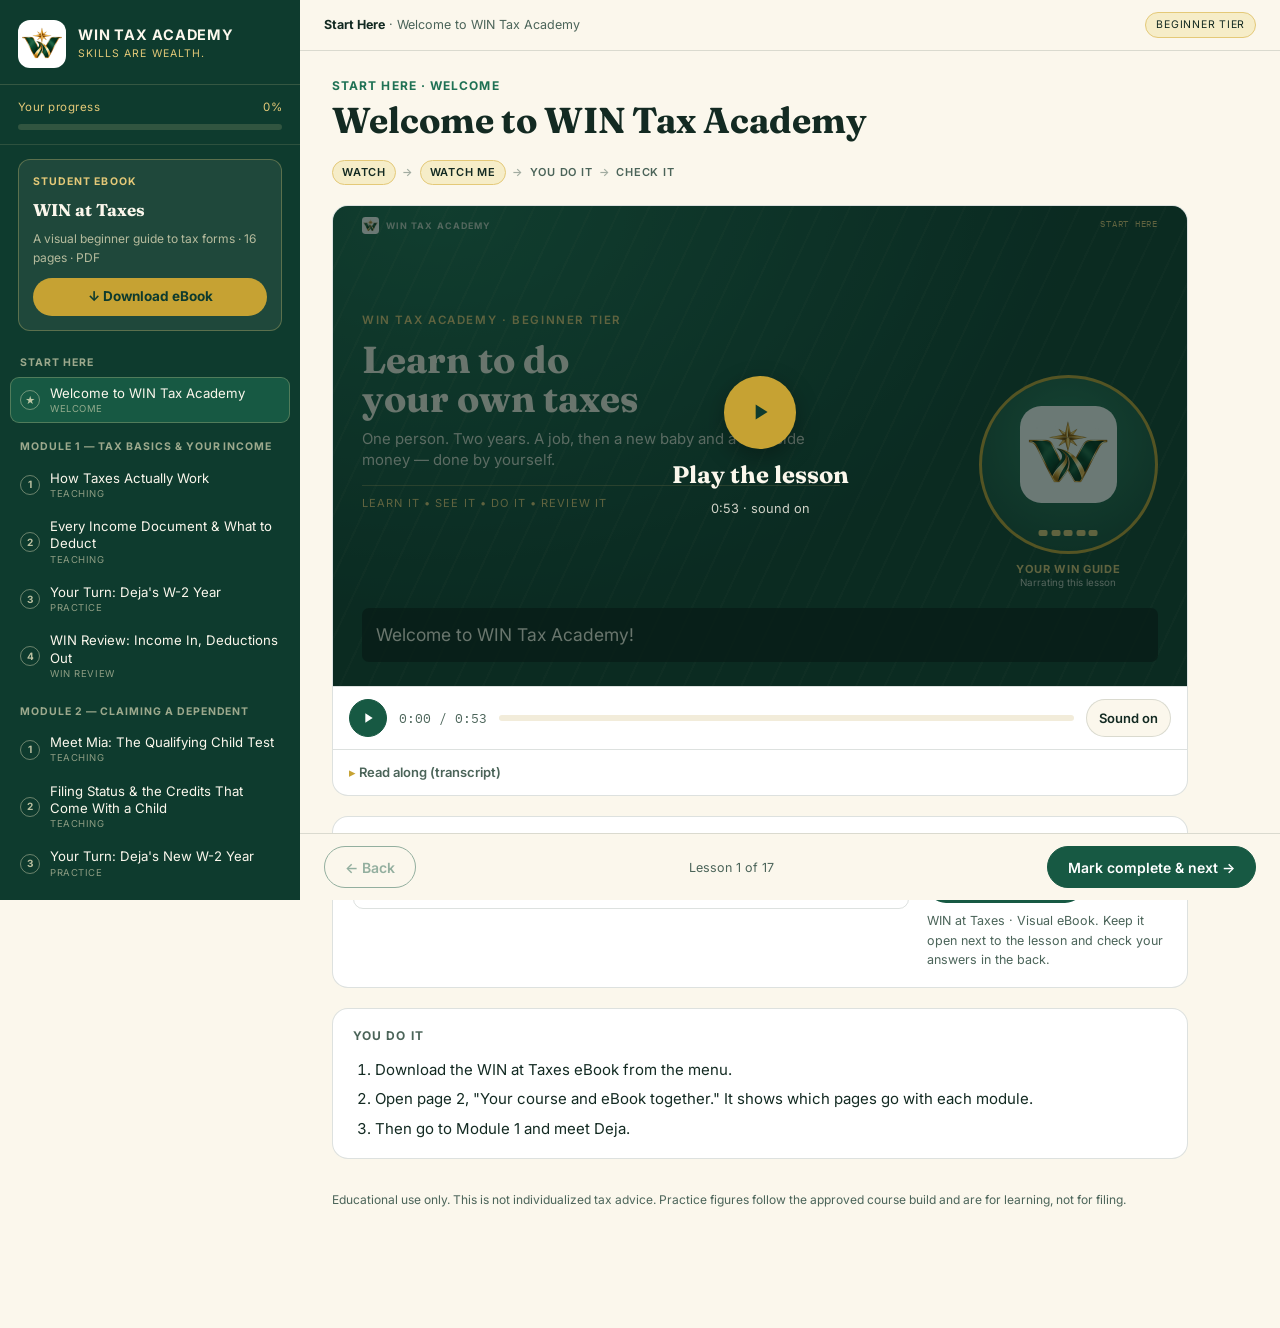
==== commit 8b167d28: "Remove tax-bracket teaching, align with revised Deja eBook, add sample documents - Skip bracket/marg" ====
--- a/index.html
+++ b/index.html
@@ -3,6 +3,10 @@
 <head>
 <meta charset="utf-8">
 <meta name="viewport" content="width=device-width,initial-scale=1,viewport-fit=cover">
+<meta name="description" content="WIN Tax Academy Beginner Tier: learn to do your own taxes with narrated lessons, practice worksheets and quizzes.">
+<meta name="theme-color" content="#0E3B2E">
+<link rel="icon" type="image/png" href="beginner/logo.png">
+<link rel="apple-touch-icon" href="beginner/logo.png">
 <title>WIN Tax Academy Beginner</title>
 <meta name="claude:viewport-fit-sides" content="cover">
 <link rel="stylesheet" href="https://fonts.googleapis.com/css2?family=Fraunces:opsz,wght@9..144,600;9..144,700&family=Inter:wght@400;500;600;700&family=IBM+Plex+Mono:wght@500;600&display=swap">
@@ -221,6 +225,40 @@
 .chip em{font-style:normal;font-size:10.5px;letter-spacing:.05em;text-transform:uppercase;color:var(--ink-dim);background:var(--paper-2);padding:2px 7px;border-radius:99px}
 .eb{display:flex;gap:18px;align-items:flex-start;flex-wrap:wrap}
 .eb-pages{flex:1;min-width:220px;display:flex;flex-direction:column;gap:8px}
+/* sample documents */
+.samp-intro{margin:-4px 0 14px;color:var(--ink-dim);font-size:14px}
+.samps{display:grid;grid-template-columns:repeat(auto-fill,minmax(300px,1fr));gap:16px}
+.sd{margin:0;position:relative;display:flex;flex-direction:column;gap:8px}
+.sd-stamp{align-self:flex-start;font:600 10px/1 var(--f-mono);letter-spacing:.08em;color:#A6402D;border:1.5px solid #A6402D;border-radius:4px;padding:3px 6px;background:transparent}
+.sd figcaption{font-weight:600;font-size:13.5px}
+.sd-tips{margin:0;padding-left:18px;font-size:13.5px;color:var(--ink-dim)} .sd-tips li{margin:2px 0}
+.sd-form{background:#FFFDF6;color:#132A22;border:1.5px solid #8a3b3b;border-radius:4px;font-size:11px;overflow:hidden}
+.sd-top{display:flex;justify-content:space-between;align-items:stretch;border-bottom:1.5px solid #8a3b3b}
+.sd-id{padding:6px 8px;display:flex;flex-direction:column} .sd-id b{font-size:14px} .sd-id span{font-size:10.5px;color:#4B6459}
+.sd-yr{font:700 22px/1 var(--f-mono);padding:8px 10px;border-left:1.5px solid #8a3b3b;display:flex;align-items:center}
+.sd-body{display:grid;grid-template-columns:1fr 1.25fr}
+.sd-left{border-right:1px solid rgba(138,59,59,.5)}
+.sd-cell,.sd-bx{padding:4px 6px;border-bottom:1px solid rgba(138,59,59,.35);display:flex;flex-direction:column;gap:1px;min-height:34px}
+.sd-cell small,.sd-bx small{font-size:9.5px;color:#4B6459;line-height:1.2}
+.sd-cell span{font-weight:600;font-size:11.5px}
+.sd-boxes{display:grid;grid-template-columns:1fr 1fr}
+.sd-bx:nth-child(odd){border-right:1px solid rgba(138,59,59,.35)}
+.sd-bx span{font:600 12.5px/1.2 var(--f-mono);text-align:right;font-variant-numeric:tabular-nums}
+.sd-bx.hl{background:#FFF3C4;box-shadow:inset 0 0 0 2px #C6A233}
+.sd-app{background:#fff;color:#132A22;border:1px solid var(--line);border-radius:18px;padding:10px;max-width:340px;box-shadow:0 6px 18px rgba(0,0,0,.08)}
+.sd-app-h{display:flex;flex-direction:column;padding:4px 6px 10px;border-bottom:1px solid rgba(19,42,34,.1)} .sd-app-h small{color:#4B6459;font-size:11px}
+.sd-tx{display:flex;gap:10px;align-items:flex-start;padding:9px 6px;border-bottom:1px solid rgba(19,42,34,.07)}
+.sd-av{width:30px;height:30px;border-radius:50%;background:#E7F2EC;color:#1C6B4F;font-weight:700;display:flex;align-items:center;justify-content:center;flex-shrink:0}
+.sd-tx-m{flex:1;min-width:0;display:flex;flex-direction:column;font-size:13px} .sd-tx-m small{color:#4B6459;font-size:12px}
+.sd-tx-m .tag{font-style:normal;font-size:11px;font-weight:600;margin-top:3px;padding:2px 6px;border-radius:5px;align-self:flex-start}
+.tag.biz{background:#E7F2EC;color:#1C6B4F} .tag.per{background:#EEF0F3;color:#4a5563} .tag.exp{background:#F6EDC8;color:#7a5d0f}
+.sd-amt{font:600 13px var(--f-mono);white-space:nowrap} .sd-amt.biz{color:#1C6B4F} .sd-amt.exp{color:#A6402D}
+.sd-ledger{background:#FDFBF3;color:#132A22;border:1px solid #d9d2b8;border-radius:6px;padding:10px 12px;background-image:repeating-linear-gradient(transparent 0 25px,#dce6f0 25px 26px)}
+.sd-led-h{font:600 15px var(--f-display);margin-bottom:6px}
+.sd-ledger table{width:100%;border-collapse:collapse;font-size:12.5px} .sd-ledger th{text-align:left;font-size:11px;color:#4B6459;border-bottom:1.5px solid #c9a7a7} .sd-ledger td{padding:5px 2px}
+.sd-ledger td:last-child,.sd-ledger th:last-child{text-align:right;font-family:var(--f-mono)}
+.sd-ledger p{font-size:12.5px;margin:10px 0 0;font-style:italic;color:#4B6459}
+@media (max-width:380px){.sd-body{grid-template-columns:1fr}.sd-left{border-right:0}}
 .eb-pg{display:flex;align-items:center;gap:12px;padding:10px 12px;border:1px solid var(--line);border-radius:10px;text-decoration:none;color:var(--ink);font-size:14px}
 .eb-pg:hover{border-color:var(--green-600);background:var(--paper-2)}
 .eb-pg b{font-family:var(--f-mono);font-size:12px;min-width:52px;color:var(--green-600)}
@@ -300,6 +338,90 @@
   .bottom .pos{display:none}
 }
 @media (prefers-reduced-motion:reduce){*{animation:none!important;transition:none!important}}
+
+/* ---------- mock tax software (practice only) ---------- */
+.mk-docs{margin:0 0 14px;border:1px solid var(--line);border-radius:12px;background:var(--paper-2)}
+.mk-docs summary{cursor:pointer;padding:10px 14px;font-weight:700;font-size:13.5px;list-style:none}
+.mk-docs summary::-webkit-details-marker{display:none}
+.mk-docs summary::before{content:"▸ ";color:var(--gold-500)}
+.mk-docs[open] summary::before{content:"▾ "}
+.mk-docs summary span{font-weight:500;color:var(--ink-dim)}
+.mk-dl{display:grid;grid-template-columns:repeat(auto-fit,minmax(220px,1fr));gap:10px;padding:0 12px 12px}
+.mk-doc{background:var(--surface);border:1px solid var(--line);border-radius:10px;padding:10px 12px;font-size:13px}
+.mk-doc h4{margin:0 0 6px;font-size:13px;display:flex;justify-content:space-between;gap:8px;flex-wrap:wrap}
+.mk-doc h4 small{font-weight:500;color:var(--ink-dim)}
+.mk-doc .row{display:flex;gap:8px;padding:5px 0;border-top:1px dashed var(--line);align-items:baseline}
+.mk-doc .row b{font-family:var(--f-mono);font-size:11px;color:var(--green-600);min-width:44px}
+.mk-doc .row span{flex:1;min-width:0}
+.mk-doc .row i{font-style:normal;font-family:var(--f-mono);font-weight:600;font-variant-numeric:tabular-nums}
+.mk-doc ul{margin:0;padding-left:18px;display:flex;flex-direction:column;gap:3px}
+.mk-win{border:1px solid var(--line);border-radius:14px;overflow:hidden;background:var(--surface);box-shadow:0 4px 18px rgba(19,42,34,.07)}
+.mk-bar{display:flex;align-items:center;gap:10px;padding:9px 14px;background:var(--green-800);color:#FBF7EC;font-size:13px;flex-wrap:wrap}
+.mk-bar .dots{display:flex;gap:5px}
+.mk-bar .dots i{width:9px;height:9px;border-radius:50%;background:rgba(251,247,236,.35)}
+.mk-bar em{margin-left:auto;font-style:normal;font-size:10.5px;letter-spacing:.06em;text-transform:uppercase;background:var(--gold-300);color:#132A22;padding:3px 9px;border-radius:99px;font-weight:700}
+.mk-tabs{display:flex;gap:4px;padding:8px 8px 0;background:var(--paper-2);border-bottom:1px solid var(--line);overflow-x:auto;scrollbar-width:none}
+.mk-tabs::-webkit-scrollbar{display:none}
+.mk-tab{flex-shrink:0;border:1px solid transparent;border-bottom:0;background:none;padding:8px 13px;border-radius:9px 9px 0 0;font-size:13px;font-weight:600;color:var(--ink-dim);cursor:pointer;display:flex;align-items:center;gap:6px}
+.mk-tab[aria-selected="true"]{background:var(--surface);border-color:var(--line);color:var(--ink);margin-bottom:-1px}
+.mk-tab .n{width:18px;height:18px;border-radius:50%;background:var(--line);color:var(--ink);font-size:10.5px;display:flex;align-items:center;justify-content:center}
+.mk-tab.done .n{background:var(--good);color:#fff}
+.mk-tab:disabled{opacity:.5;cursor:not-allowed}
+.mk-body{padding:16px;animation:mkIn .25s ease}
+@keyframes mkIn{from{opacity:0;transform:translateY(4px)}to{opacity:1;transform:none}}
+@media (prefers-reduced-motion:reduce){.mk-body{animation:none}}
+.mk-body h3{margin:0 0 4px;font-size:16px}
+.mk-intro{margin:0 0 12px;font-size:14px;color:var(--ink-dim)}
+.mk-clues{display:flex;flex-wrap:wrap;gap:6px;margin:0 0 12px}
+.mk-clues span{font-size:12.5px;background:var(--gold-100);border:1px solid var(--gold-300);border-radius:99px;padding:4px 10px}
+.mk-fields{display:flex;flex-direction:column;gap:10px}
+.mk-f{border:1px solid var(--line);border-radius:10px;padding:10px 12px;display:grid;grid-template-columns:1fr auto;gap:6px 12px;align-items:center}
+.mk-f.ok{border-color:var(--good);background:var(--good-bg)}
+.mk-f.bad{border-color:var(--bad);background:var(--bad-bg)}
+.mk-lb{font-weight:600;font-size:14px}
+.mk-lb small{display:inline-block;margin-left:6px;font-weight:600;font-size:10.5px;letter-spacing:.04em;text-transform:uppercase;color:var(--green-600);background:var(--paper-2);border-radius:99px;padding:2px 7px}
+.mk-in{display:flex;gap:6px;flex-wrap:wrap;justify-content:flex-end}
+.mk-in .amt input{width:8.5em}
+.mk-in input.tx{border:1px solid var(--line);border-radius:10px;background:var(--surface);font-size:15px;padding:9px 10px;width:9.5em;color:var(--ink)}
+.mk-in input.tx:focus{outline:0;border-color:var(--green-600);box-shadow:0 0 0 3px rgba(31,113,84,.15)}
+.mk-st{grid-column:1/-1;font-size:13px;font-weight:600}
+.mk-st.good{color:var(--good)}.mk-st.bad{color:var(--bad)}
+.mk-how{grid-column:1/-1;font-size:13px;color:var(--ink-dim);font-family:var(--f-mono);line-height:1.55;border-left:3px solid var(--gold-300);padding-left:10px}
+.mk-act{display:flex;align-items:center;gap:10px;flex-wrap:wrap;margin-top:14px}
+.mk-msg{font-size:13.5px;font-weight:600}
+.mk-msg.good{color:var(--good)}.mk-msg.bad{color:var(--bad)}
+.mk-res{margin-top:12px;border-radius:10px;background:var(--paper-2);padding:10px 12px;font-size:13.5px;display:flex;flex-direction:column;gap:4px}
+.mk-res b{font-family:var(--f-mono)}
+.mk-tbl{width:100%;border-collapse:collapse;font-size:13.5px}
+.mk-tbl th{text-align:left;font-size:11px;letter-spacing:.06em;text-transform:uppercase;color:var(--ink-dim);padding:6px 6px;border-bottom:1px solid var(--line)}
+.mk-tbl td{padding:9px 6px;border-bottom:1px solid var(--line);vertical-align:top}
+.mk-tbl td.v{font-family:var(--f-mono);font-weight:600;font-variant-numeric:tabular-nums}
+.mk-tbl td.v small{display:block;font-family:var(--f-body);font-weight:500;color:var(--ink-dim);font-size:11.5px}
+.mk-tbl tr.ok td{background:var(--good-bg)}
+.mk-tbl label{display:flex;align-items:center;gap:6px;cursor:pointer;font-weight:600;white-space:nowrap}
+.mk-tbl input{accent-color:var(--green-700);width:17px;height:17px}
+.mk-sum td:last-child{text-align:right;font-family:var(--f-mono);font-weight:600;font-variant-numeric:tabular-nums}
+.mk-sum tr.big td{font-size:15px;border-top:2px solid var(--ink);border-bottom:0}
+.mk-lock{font-size:14px;color:var(--ink-dim);padding:12px;background:var(--paper-2);border-radius:10px}
+@media (max-width:560px){
+  .mk-f{grid-template-columns:1fr}
+  .mk-in{justify-content:flex-start}
+  .mk-tbl .hide-s{display:none}
+}
+/* guided example (M3 L3) */
+.wk-ex{border:1px solid var(--gold-300);background:var(--gold-100);border-radius:12px;padding:12px 14px;margin:0 0 16px}
+.wk-ex h3{margin:0 0 8px;font-size:14px}
+.wk-ex table{width:100%;border-collapse:collapse;font-size:14px}
+.wk-ex td{padding:6px 0;border-bottom:1px solid var(--line)}
+.wk-ex td:last-child{text-align:right;font-family:var(--f-mono);font-weight:600;font-variant-numeric:tabular-nums}
+.wk-ex tr.total td{border-top:2px solid var(--ink);border-bottom:0;font-weight:700}
+.wk-ex tr.todo td:last-child{color:var(--green-600);font-family:var(--f-body)}
+.wk-bars{display:flex;flex-direction:column;gap:6px;margin-top:12px}
+.wk-bar{display:grid;grid-template-columns:minmax(120px,170px) 1fr;gap:10px;align-items:center;font-size:12.5px}
+.wk-bar .tr{height:22px;background:var(--surface);border-radius:6px;overflow:hidden}
+.wk-bar .fl{height:100%;background:var(--green-700);color:#fff;font-family:var(--f-mono);font-size:11.5px;display:flex;align-items:center;justify-content:flex-end;padding-right:8px;transition:width .6s ease;white-space:nowrap}
+.wk-bar:first-child .fl{background:var(--ink-dim)}
+.wk-ex p{margin:10px 0 0;font-size:13.5px}
 </style>
 </head>
 <body>
@@ -369,6 +491,11 @@
         <details class="transcript" id="transcript"><summary>Read along (transcript)</summary><div class="tl" id="tl"></div></details>
       </section>
 
+      <section class="card samp" id="sampCard" hidden>
+        <h2 class="card-h">See it on a real-looking document</h2>
+        <p class="samp-intro">These are sample documents with made-up numbers from Deja's story. Real ones look very close to this. Find the form name and year first, then the boxes in gold.</p>
+        <div class="samps" id="samps"></div>
+      </section>
       <section class="card" id="refCard" hidden>
         <h2 class="card-h">Tax numbers you'll need</h2>
         <div class="refs" id="refs"></div>
@@ -376,10 +503,20 @@
       </section>
       <section class="card work" id="workCard" hidden>
         <h2 class="card-h" id="workTitle"></h2>
+        <div id="wkEx"></div>
         <dl class="given" id="given"></dl>
         <ol class="steps" id="steps"></ol>
         <div class="wk-sum" id="wkSum" aria-live="polite"></div>
         <p class="wk-note" id="wkNote" hidden></p>
+      </section>
+      <section class="card mock" id="mockCard" hidden>
+        <h2 class="card-h" id="mockTitle"></h2>
+        <details class="mk-docs" id="mkDocs" open></details>
+        <div class="mk-win">
+          <div class="mk-bar"><span class="dots" aria-hidden="true"><i></i><i></i><i></i></span><b>WIN Practice Tax Software</b><em>Practice only · nothing is filed</em></div>
+          <div class="mk-tabs" id="mkTabs" role="tablist" aria-label="Software screens"></div>
+          <div class="mk-body" id="mkBody" aria-live="polite"></div>
+        </div>
       </section>
       <section class="card" id="ebookCard">
         <h2 class="card-h">Follow along in the eBook</h2>
@@ -418,9 +555,8 @@
 
 <div class="toast" id="toast" role="status" hidden></div>
 <script>
-const COURSE = [{"id": "sh", "group": "Start Here", "n": 0, "tag": "Welcome", "title": "Welcome to WIN Tax Academy", "screen": {"e": "WIN Tax Academy · Beginner Tier", "t": "Learn to do your own taxes", "s": "One person. Two years. A job, then a new baby and a little side money — done by yourself.", "g": "LEARN IT • SEE IT • DO IT • REVIEW IT"}, "visual": {"type": "list", "variant": "flow", "items": [{"t": "LEARN IT", "d": "How it works"}, {"t": "SEE IT", "d": "An example from Deja's life"}, {"t": "DO IT", "d": "You try it"}, {"t": "REVIEW IT", "d": "Check your work"}, {"t": "NEVER GUESS", "d": "Stop and ask instead"}]}, "lines": [{"t": "Welcome to WIN Tax Academy!", "c": null}, {"t": "This is the Beginner level.", "c": null}, {"t": "You will follow one person, Deja Marsh, through two years of her life — her job, her new baby, and a little side money she makes.", "c": null}, {"t": "Each lesson gives you one new skill.", "c": 0}, {"t": "First I show you how it works.", "c": 0}, {"t": "Then I show you an example from Deja's life.", "c": 1}, {"t": "Then YOU try it yourself and check your work.", "c": [2, 3]}, {"t": "Here is the most important rule: never guess.", "c": 4}, {"t": "If something is missing or confusing, stop and ask a question instead of guessing.", "c": 4}, {"t": "By the end, you will be able to read a W-2, claim a child as a dependent, handle a simple 1099 form, and do your own taxes with confidence.", "c": null}, {"t": "This course teaches you to do YOUR OWN taxes.", "c": null}, {"t": "You do not need a special license called a PTIN.", "c": null}, {"t": "Doing taxes for other people for money is not part of this course.", "c": null}, {"t": "Download your WIN at Taxes eBook, and let's meet Deja!", "c": null}], "does": ["Download the WIN at Taxes eBook from the menu.", "Read page 2, \"How to use this book.\"", "Then go to Module 1."], "ebook": [[2, "How to use this book"]]}, {"id": "m1l1", "group": "Module 1 — Tax Basics & Your Income", "n": 1, "tag": "Teaching", "title": "How Taxes Actually Work", "year": "Tax year 2025", "screen": {"e": "WIN Tax Academy · Module 1", "t": "How Taxes Work", "s": "Marginal ≠ Effective", "g": "MEET DEJA MARSH"}, "visual": {"type": "list", "variant": "grid", "items": [{"t": "Taxes come in layers", "d": "These layers are called brackets"}, {"t": "Deja Marsh", "d": "Worked full-time · earned $68,200"}, {"t": "Marginal rate", "d": "The rate on her LAST dollar"}, {"t": "Effective rate", "d": "Total tax ÷ all income"}, {"t": "Effective is smaller", "d": "Lower layers are taxed at lower rates first"}, {"t": "Paid all year", "d": "Tax gets paid through the year, not just once"}]}, "lines": [{"t": "Welcome to Module One!", "c": null}, {"t": "Here is a big idea: taxes are paid in layers.", "c": 0}, {"t": "We call these layers brackets.", "c": 0}, {"t": "You do not pay the same tax rate on every dollar you earn.", "c": 0}, {"t": "Meet Deja Marsh.", "c": 1}, {"t": "Last year, she worked full-time and earned $68,200.", "c": 1}, {"t": "Some people think Deja is 'in the 22% bracket,' so she pays 22% on ALL her money.", "c": 1}, {"t": "That is wrong! It is one of the most common mistakes beginners make.", "c": 1}, {"t": "Here are two words to know.", "c": null}, {"t": "Marginal rate is the rate on her LAST dollar earned — the bracket her top dollar sits in.", "c": 2}, {"t": "Effective rate is her total tax divided by all her income.", "c": 3}, {"t": "Effective rate is smaller than marginal rate, because the lower layers get taxed at lower rates first.", "c": 4}, {"t": "We will also learn who has to file taxes, and why the U.S. taxes get paid all through the year — not just once.", "c": 5}, {"t": "Remember that idea. It comes back later when Deja starts earning extra money.", "c": 5}], "refs": [{"title": "2025 tax numbers · Single", "rows": [["Standard deduction (Single)", "$15,750"], ["10% bracket", "$0 – $11,925"], ["12% bracket", "$11,926 – $48,475"], ["22% bracket", "$48,476 – $103,350"], ["Saver's Credit income limit (Single)", "$39,500"]]}], "does": ["Look over the 2025 tax table below. Find the three layers: 10%, 12%, and 22%.", "Notice that each layer has its own rate. That is why your whole income is not taxed at your top rate."], "ebook": [[5, "Why is take-home pay smaller?"]]}, {"id": "m1l2", "group": "Module 1 — Tax Basics & Your Income", "n": 2, "tag": "Teaching", "title": "Every Income Document & What to Deduct", "screen": {"e": "Module 1", "t": "Every Income Document & What to Deduct", "s": "W-2 • 1099-NEC • 1099-DIV • 1099-INT • SSA-1099", "g": "NO 1099? STILL TAXABLE. · DEDUCTION vs CREDIT"}, "visual": {"type": "list", "variant": "grid", "items": [{"t": "W-2", "d": "Wages and tax taken out by a job"}, {"t": "1099-NEC", "d": "Pay for contract work"}, {"t": "1099-DIV", "d": "Money from stocks"}, {"t": "1099-INT", "d": "Interest from a bank"}, {"t": "1099-R", "d": "Retirement money"}, {"t": "SSA-1099", "d": "Social Security payments"}, {"t": "No form?", "d": "Still taxable — all income counts"}, {"t": "Deduction", "d": "Shrinks the income that gets taxed"}, {"t": "Credit", "d": "Cuts money straight off the tax bill"}]}, "lines": [{"t": "Every income document tells you something different.", "c": null}, {"t": "Your job is to know each one by sight.", "c": null}, {"t": "A W-2 shows wages and tax taken out by a job.", "c": 0}, {"t": "A 1099-NEC shows pay for contract work.", "c": 1}, {"t": "A 1099-DIV shows money from stocks.", "c": 2}, {"t": "A 1099-INT shows interest from a bank.", "c": 3}, {"t": "A 1099-R shows retirement money.", "c": 4}, {"t": "An SSA-1099 shows Social Security payments.", "c": 5}, {"t": "Here is a rule beginners forget the most: ALL income counts, even without a form.", "c": 6}, {"t": "'I didn't get a 1099' is never a good reason to skip reporting money.", "c": 6}, {"t": "Now let's flip to the other side: deductions and credits.", "c": [7, 8]}, {"t": "A deduction shrinks the income that gets taxed.", "c": 7}, {"t": "A credit cuts money straight off the tax bill — and some credits can even give you a refund.", "c": 8}, {"t": "Most people today use the standard deduction instead of listing out each expense.", "c": 7}, {"t": "That changed after a 2017 tax law made the standard deduction much bigger.", "c": 7}, {"t": "So check the standard deduction first, before you start listing things like mortgage interest.", "c": 7}], "ebook": [[3, "Meet Alex and his W-2"], [10, "A 1099 is a clue — not the whole story"]]}, {"id": "m1l3", "group": "Module 1 — Tax Basics & Your Income", "n": 3, "tag": "Practice", "title": "Your Turn: Deja's W-2 Year", "year": "Tax year 2025", "screen": {"e": "Your Turn — Deja Marsh · 2025", "t": "Deja's W-2 Year", "s": "W-2 Wages: $68,200 · Federal Withholding: $5,100 · Traditional IRA Contribution: $2,000", "g": "FIND HER BRACKET. FIND HER RATE."}, "visual": {"type": "form", "kind": "W-2", "label": "2025 · Wage and Tax Statement · practice copy", "who": "DEJA MARSH", "boxes": [["1", "Wages, tips, other comp", "$68,200.00"], ["2", "Federal income tax withheld", "$5,100.00"], ["3", "Social Security wages", "$68,200.00"], ["4", "Social Security tax withheld", "$4,228.40"], ["5", "Medicare wages", "$68,200.00"], ["6", "Medicare tax withheld", "$988.90"], ["17", "State income tax", "$1,900.00"]], "notes": [["ira", "Traditional IRA contribution", "$2,000.00"], ["single", "Filing status", "Single · no dependents"]]}, "lines": [{"t": "Now it's your turn!", "c": null}, {"t": "Last year, Deja was single.", "c": "single"}, {"t": "Her W-2 shows $68,200 in wages, with $5,100 held back for federal tax.", "c": ["1", "2"]}, {"t": "She also put $2,000 into a traditional IRA that year.", "c": "ira"}, {"t": "First, do the adjustment: her IRA money is subtracted before we find her Adjusted Gross Income.", "c": ["1", "ira"]}, {"t": "Next, subtract the standard deduction to get her taxable income.", "c": "1"}, {"t": "Use the 2025 numbers in the worksheet below — that is the year this W-2 is for.", "c": null}, {"t": "Then find which bracket that number falls into — see how close she is to the edge!", "c": "1"}, {"t": "Once you know her bracket, find her effective rate: total tax divided by total wages.", "c": "1"}, {"t": "Compare the two numbers. That gap IS the whole lesson.", "c": null}, {"t": "Deja also asks about two credits: the Earned Income Tax Credit and a retirement savings credit.", "c": null}, {"t": "Don't just say yes because she asked!", "c": null}, {"t": "Check the real income limits first.", "c": null}, {"t": "If you don't know a limit, stop and look it up — never guess.", "c": null}], "refs": [{"title": "2025 tax numbers · Single", "rows": [["Standard deduction (Single)", "$15,750"], ["10% bracket", "$0 – $11,925"], ["12% bracket", "$11,926 – $48,475"], ["22% bracket", "$48,476 – $103,350"], ["Saver's Credit income limit (Single)", "$39,500"]]}], "work": {"title": "Work it out · Deja's 2025 taxes", "given": [["Wages (W-2 Box 1)", "$68,200"], ["IRA contribution", "$2,000"], ["Filing status", "Single"]], "steps": [{"q": "Adjusted Gross Income (AGI): wages minus IRA money", "kind": "num", "a": 66200, "tol": 0.5, "unit": "$", "how": "$68,200 − $2,000 = $66,200"}, {"q": "Taxable income: AGI minus the 2025 Single standard deduction", "kind": "num", "a": 50450, "tol": 0.5, "unit": "$", "how": "$66,200 − $15,750 = $50,450"}, {"q": "Which bracket is her LAST dollar in?", "kind": "choice", "o": ["10%", "12%", "22%"], "a": 2, "how": "$50,450 is above $48,475, so her top dollars are in the 22% layer — just $1,975 past the edge."}, {"q": "Tax on layer 1: 10% of the first $11,925", "kind": "num", "a": 1192.5, "tol": 0.5, "unit": "$", "how": "$11,925 × 0.10 = $1,192.50"}, {"q": "Tax on layer 2: 12% of the money from $11,925 to $48,475", "kind": "num", "a": 4386, "tol": 0.5, "unit": "$", "how": "$48,475 − $11,925 = $36,550 · $36,550 × 0.12 = $4,386"}, {"q": "Tax on layer 3: 22% of the money above $48,475", "kind": "num", "a": 434.5, "tol": 0.5, "unit": "$", "how": "$50,450 − $48,475 = $1,975 · $1,975 × 0.22 = $434.50"}, {"q": "Total tax: add the three layers", "kind": "num", "a": 6013, "tol": 1, "unit": "$", "how": "$1,192.50 + $4,386 + $434.50 = $6,013"}, {"q": "Effective rate: total tax ÷ wages (as a percent, one decimal)", "kind": "num", "a": 8.8, "tol": 0.15, "unit": "%", "how": "$6,013 ÷ $68,200 = 0.088 → 8.8%. Her marginal rate is 22%, but she really pays about 8.8%."}, {"q": "Can she get the Saver's Credit?", "kind": "choice", "o": ["Yes", "No"], "a": 1, "how": "Her AGI ($66,200) is above the 2025 Single limit ($39,500), so no."}]}, "does": ["Fill in each step of the worksheet and press Check.", "Use the 2025 tax numbers. Do not guess a number — look it up in the table.", "Finish with LOOK → ENTER → COMPARE."], "quiz": {"label": "Practice check · 4 questions", "qs": [{"q": "Deja's wages minus her IRA money equals her:", "o": ["Adjusted Gross Income", "Taxable income", "Standard deduction"], "a": 0}, {"q": "Her 2025 taxable income of $50,450 lands in which bracket?", "o": ["10%", "12%", "22%"], "a": 2}, {"q": "Deja says, 'I'm in the 22% bracket, so I pay 22% on everything.' What do you say?", "o": ["Agree with her", "Explain that only the money inside that bracket is taxed at 22%", "Just round her tax up to 22% of her wages"], "a": 1}, {"q": "She asks if she can get the Saver's Credit. What do you do?", "o": ["Say yes because she has an IRA", "Say no without checking", "Check that year's income limit against her AGI first"], "a": 2}]}, "ebook": [[3, "Meet Alex and his W-2"], [4, "What do the W-2 boxes mean?"], [6, "Let's do the Medicare math"]]}, {"id": "m1l4", "group": "Module 1 — Tax Basics & Your Income", "n": 4, "tag": "WIN Review", "title": "WIN Review: Income In, Deductions Out", "screen": {"e": "WIN Review · Module 1", "t": "Income In, Deductions Out", "s": "", "g": "MARGINAL ≠ EFFECTIVE · ALL INCOME COUNTS · CHECK BEFORE YOU CLAIM A CREDIT"}, "visual": {"type": "list", "variant": "check", "items": [{"t": "Marginal ≠ Effective", "d": "Effective is the smaller number"}, {"t": "All income counts", "d": "Form or no form"}, {"t": "Deduction vs credit", "d": "Shrinks taxed income vs cuts the bill"}, {"t": "Check before you claim a credit", "d": "Limit first, then decide"}]}, "lines": [{"t": "Let's lock in Module One.", "c": null}, {"t": "Marginal rate is the rate on the LAST dollar.", "c": 0}, {"t": "Effective rate is total tax divided by total income — and it is the smaller number.", "c": 0}, {"t": "Every income document tells you something different, and money counts as income whether or not a form shows up.", "c": 1}, {"t": "A deduction shrinks the income that gets taxed.", "c": 2}, {"t": "A credit cuts the tax bill directly — and some credits can even send money back to you.", "c": 2}, {"t": "And here's the habit that ties it all together: never claim a credit just because you heard about it or got a form.", "c": 3}, {"t": "Check this year's limit, make sure you qualify, THEN decide.", "c": 3}], "quiz": {"label": "Module 1 WIN Review · 5 questions", "qs": [{"q": "What is the difference between marginal and effective rate?", "o": ["They are the same thing", "Effective is always the bigger number", "Marginal is the rate on your top dollar; effective is total tax divided by total income"], "a": 2}, {"q": "Deja got cash for a cake and no 1099. Does it count as income?", "o": ["Yes — all income counts, form or no form", "No", "Only if it's over $10,000"], "a": 0}, {"q": "A deduction is worth:", "o": ["A flat dollar amount for everyone", "Your tax rate times the amount", "Nothing unless you list every expense"], "a": 1}, {"q": "Most people today use:", "o": ["A list of every single expense", "Neither one", "The standard deduction"], "a": 2}, {"q": "You hear about a tax credit you haven't checked yet. What do you do?", "o": ["Check this year's limit first", "Claim it — everyone gets it", "Skip it without looking"], "a": 0}]}}, {"id": "m2l1", "group": "Module 2 — Claiming a Dependent", "n": 1, "tag": "Teaching", "title": "Meet Mia: The Qualifying Child Test", "year": "Tax year 2026", "screen": {"e": "Module 2 · Claiming a Dependent", "t": "The Qualifying Child Test", "s": "RELATIONSHIP • AGE • LIVES WITH YOU • SUPPORT", "g": "ONE NEW BABY CHANGES THE WHOLE RETURN"}, "visual": {"type": "list", "variant": "check", "items": [{"t": "Relationship", "d": "Mia is Deja's own daughter"}, {"t": "Age", "d": "Under 19, or under 24 and a full-time student"}, {"t": "Lives with you", "d": "More than half the year"}, {"t": "Support", "d": "Child can't pay for more than half of their own support"}, {"t": "Mia qualifies", "d": "All four checks pass"}]}, "lines": [{"t": "Deja's daughter Mia was born in January this year.", "c": null}, {"t": "Before anything else changes, we must check that Mia really counts as Deja's dependent.", "c": null}, {"t": "Having a daughter doesn't automatically mean you can claim her — you have to check first.", "c": null}, {"t": "The qualifying child test has four parts.", "c": null}, {"t": "Relationship: Mia is Deja's own daughter — check!", "c": 0}, {"t": "Age: the child must be under 19, or under 24 and a full-time student.", "c": 1}, {"t": "Mia is a newborn — check!", "c": 1}, {"t": "Lives with you: the child must live with you more than half the year.", "c": 2}, {"t": "Mia lived with Deja her whole life so far — check!", "c": 2}, {"t": "Support: the child can't pay for more than half of their own support.", "c": 3}, {"t": "A newborn obviously can't — check!", "c": 3}, {"t": "All four checks pass, so Mia is Deja's qualifying child.", "c": 4}], "ebook": [[9, "Who can be a dependent?"]]}, {"id": "m2l2", "group": "Module 2 — Claiming a Dependent", "n": 2, "tag": "Teaching", "title": "Filing Status & the Credits That Come With a Child", "year": "Tax year 2026", "screen": {"e": "Module 2", "t": "Filing Status & Family Credits", "s": "Head of Household · Child Tax Credit: up to $2,200 per child", "g": "CHECK EIC LIMITS BEFORE YOU COUNT ON IT"}, "visual": {"type": "list", "variant": "grid", "items": [{"t": "Not married", "d": "Deja is single"}, {"t": "Pays for the home", "d": "More than half the cost"}, {"t": "Mia lived with her", "d": "All year"}, {"t": "Head of Household", "d": "Bigger standard deduction · better brackets"}, {"t": "Child Tax Credit", "d": "Up to $2,200 per child under 17"}, {"t": "Earned Income Tax Credit", "d": "Check this year's income limit first"}]}, "lines": [{"t": "Deja is not married.", "c": 0}, {"t": "She pays more than half the cost of her home.", "c": 1}, {"t": "And Mia lived with her all year.", "c": 2}, {"t": "That means Deja now files as Head of Household instead of Single.", "c": 3}, {"t": "Head of Household gets a bigger standard deduction and better tax brackets — both help Deja.", "c": 3}, {"t": "Claiming Mia also unlocks the Child Tax Credit: up to $2,200 for a qualifying child under 17.", "c": 4}, {"t": "This comes straight off her tax bill, not off her income.", "c": 4}, {"t": "Deja might also ask about the Earned Income Tax Credit.", "c": 5}, {"t": "Don't just say yes because she has a baby now!", "c": 5}, {"t": "The EIC has income limits that change every year.", "c": 5}, {"t": "Check this year's limit against her real income first.", "c": 5}], "refs": [{"title": "2026 tax numbers · Head of Household", "rows": [["Standard deduction (Head of Household)", "$24,150"], ["Standard deduction (Single), to compare", "$16,100"], ["10% bracket", "$0 – $17,700"], ["12% bracket", "$17,701 – $67,450"], ["22% bracket", "$67,451 – $105,700"], ["Child Tax Credit", "$2,200 per child under 17"], ["Earned Income Tax Credit income limit (1 child)", "$51,593"]]}], "ebook": [[7, "Filing status: start with the facts"], [8, "Two homes. Two different questions."]]}, {"id": "m2l3", "group": "Module 2 — Claiming a Dependent", "n": 3, "tag": "Practice", "title": "Your Turn: Deja's New W-2 Year", "year": "Tax year 2026", "screen": {"e": "Your Turn — Deja Marsh · 2026", "t": "Deja's New W-2 Year", "s": "Head of Household · Wages: $71,300 · Federal Withholding: $6,250", "g": "WHAT'S HER STATUS? WHAT'S HER REFUND?"}, "visual": {"type": "form", "kind": "W-2", "label": "2026 · Wage and Tax Statement · practice copy", "who": "DEJA MARSH", "boxes": [["1", "Wages, tips, other comp", "$71,300.00"], ["2", "Federal income tax withheld", "$6,250.00"]], "notes": [["hoh", "Filing status", "Head of Household"], ["mia", "Dependent", "Mia (born January 2026)"], ["sd", "Head of Household standard deduction", "$24,150.00"]]}, "lines": [{"t": "Now it's your turn!", "c": null}, {"t": "Deja's new W-2 shows $71,300 in wages, with $6,250 held back for federal tax.", "c": ["1", "2"]}, {"t": "This year she files as Head of Household and claims Mia.", "c": ["hoh", "mia"]}, {"t": "Start with her Head of Household standard deduction — it's bigger than the Single amount she used last year.", "c": "sd"}, {"t": "Subtract it from her wages to get taxable income.", "c": ["1", "sd"]}, {"t": "Find her bracket.", "c": null}, {"t": "Figure out her tax, then subtract the full $2,200 Child Tax Credit.", "c": "mia"}, {"t": "Compare what's left to her withholding to find her refund.", "c": "2"}, {"t": "Use the 2026 numbers in the worksheet below, and check each step as you go.", "c": null}], "refs": [{"title": "2026 tax numbers · Head of Household", "rows": [["Standard deduction (Head of Household)", "$24,150"], ["Standard deduction (Single), to compare", "$16,100"], ["10% bracket", "$0 – $17,700"], ["12% bracket", "$17,701 – $67,450"], ["22% bracket", "$67,451 – $105,700"], ["Child Tax Credit", "$2,200 per child under 17"], ["Earned Income Tax Credit income limit (1 child)", "$51,593"]]}], "work": {"title": "Work it out · Deja's 2026 W-2 taxes", "given": [["Wages (W-2 Box 1)", "$71,300"], ["Withheld (W-2 Box 2)", "$6,250"], ["Filing status", "Head of Household"], ["Dependent", "Mia"]], "steps": [{"q": "Taxable income: wages minus the Head of Household standard deduction", "kind": "num", "a": 47150, "tol": 0.5, "unit": "$", "how": "$71,300 − $24,150 = $47,150"}, {"q": "Which bracket is her LAST dollar in?", "kind": "choice", "o": ["10%", "12%", "22%"], "a": 1, "how": "$47,150 is between $17,701 and $67,450, so it is the 12% layer."}, {"q": "Tax on layer 1: 10% of the first $17,700", "kind": "num", "a": 1770, "tol": 0.5, "unit": "$", "how": "$17,700 × 0.10 = $1,770"}, {"q": "Tax on layer 2: 12% of the money above $17,700", "kind": "num", "a": 3534, "tol": 0.5, "unit": "$", "how": "$47,150 − $17,700 = $29,450 · $29,450 × 0.12 = $3,534"}, {"q": "Total tax before credits", "kind": "num", "a": 5304, "tol": 0.5, "unit": "$", "how": "$1,770 + $3,534 = $5,304"}, {"q": "Tax after the Child Tax Credit", "kind": "num", "a": 3104, "tol": 0.5, "unit": "$", "how": "$5,304 − $2,200 = $3,104"}, {"q": "Can she get the Earned Income Tax Credit?", "kind": "choice", "o": ["Yes", "No"], "a": 1, "how": "Her income ($71,300) is above the 2026 limit for one child ($51,593), so no."}, {"q": "Refund: withholding minus tax after credits", "kind": "num", "a": 3146, "tol": 0.5, "unit": "$", "how": "$6,250 − $3,104 = $3,146 back to Deja"}]}, "does": ["Check Deja's filing status and why she qualifies for it.", "Fill in each step of the worksheet and press Check.", "Compare her tax after credits to her $6,250 withholding to find her refund."], "quiz": {"label": "Practice check · 4 questions", "qs": [{"q": "Deja's filing status this year is:", "o": ["Head of Household", "Single", "Married Filing Jointly"], "a": 0}, {"q": "Her taxable income of $47,150 falls in the:", "o": ["10% bracket", "12% bracket", "22% bracket"], "a": 1}, {"q": "The Child Tax Credit for Mia cuts Deja's tax bill by:", "o": ["$1,100", "$4,400", "$2,200"], "a": 2}, {"q": "Compared to her $6,250 withholding, Deja's tax after credits means:", "o": ["She gets a refund", "She owes more money", "She breaks even exactly"], "a": 0}]}, "ebook": [[7, "Filing status: start with the facts"], [9, "Who can be a dependent?"]]}, {"id": "m2l4", "group": "Module 2 — Claiming a Dependent", "n": 4, "tag": "WIN Review", "title": "WIN Review: Dependents, Status & Credits", "screen": {"e": "WIN Review · Module 2", "t": "Dependents, Status & Credits", "s": "", "g": "FOUR-PART TEST · HOH BEATS SINGLE · CHECK EIC FIRST"}, "visual": {"type": "list", "variant": "check", "items": [{"t": "Four-part qualifying child test", "d": "Relationship · age · lives with you · support"}, {"t": "Head of Household beats Single", "d": "Bigger standard deduction, better brackets"}, {"t": "Child Tax Credit", "d": "Up to $2,200 per child, off the tax bill"}, {"t": "Check EIC before you count on it", "d": "This year's income limit first"}]}, "lines": [{"t": "Claiming a dependent means passing all four parts of the qualifying child test: relationship, age, lives with you, and support.", "c": 0}, {"t": "Pass all four, and you can claim the child.", "c": 0}, {"t": "Having a qualifying child at home can also unlock Head of Household status — a bigger standard deduction and better brackets than Single — plus the Child Tax Credit, worth up to $2,200 per child, straight off the tax bill.", "c": [1, 2]}, {"t": "And here's the habit that protects you: never count on the Earned Income Tax Credit just because you have a child.", "c": 3}, {"t": "Check this year's income limit first.", "c": 3}], "quiz": {"label": "Module 2 WIN Review · 5 questions", "qs": [{"q": "To claim Mia as a qualifying child, she must have lived with Deja for:", "o": ["The full year only", "Any amount of time", "More than half the year"], "a": 2}, {"q": "Head of Household status requires Deja to:", "o": ["Pay more than half the cost of her home for a qualifying person", "Be married", "Have two or more dependents"], "a": 0}, {"q": "In 2026, the Child Tax Credit is worth up to:", "o": ["$1,100", "$2,200", "$3,300"], "a": 1}, {"q": "Before counting on the Earned Income Tax Credit, you should:", "o": ["Assume you qualify because you have a child", "Tell yourself no without checking", "Check this year's income limit first"], "a": 2}, {"q": "Head of Household's standard deduction compared to Single is:", "o": ["Higher", "Lower", "The same"], "a": 0}]}}, {"id": "m3l1", "group": "Module 3 — Your 1099 Income", "n": 1, "tag": "Teaching", "title": "What a 1099-NEC Means for Your Return", "year": "Tax year 2026", "screen": {"e": "Module 3 · Your 1099 Income", "t": "What a 1099-NEC Means", "s": "Pay for contract work · Sent at $2,000+", "g": "NO 1099? STILL TAXABLE."}, "visual": {"type": "form", "kind": "1099-NEC", "label": "2026 · Nonemployee Compensation · practice copy", "who": "DEJA MARSH", "payer": "Farmers-market co-op", "boxes": [["1", "Nonemployee compensation", "$4,200.00"], ["4", "Federal income tax withheld", "(blank)"]], "notes": [["n2000", "Form is sent when pay reaches", "$2,000 or more"], ["ntax", "Is the money taxable?", "Yes — form or no form"]]}, "lines": [{"t": "Deja started decorating cakes on weekends for a local farmers-market group.", "c": null}, {"t": "At the end of the year, they send her a Form 1099-NEC — this shows what they paid her for her work.", "c": "1"}, {"t": "Starting in 2026, a business must send a 1099-NEC to anyone it pays $2,000 or more in a year.", "c": "n2000"}, {"t": "But that $2,000 rule is only about when the FORM has to be sent — not about when the money becomes taxable.", "c": "n2000"}, {"t": "Deja owes tax on every dollar, whether a form shows up or not.", "c": "ntax"}, {"t": "No employer is taking tax out of this money for her, and that matters for what's next.", "c": "4"}], "ebook": [[10, "A 1099 is a clue — not the whole story"]]}, {"id": "m3l2", "group": "Module 3 — Your 1099 Income", "n": 2, "tag": "Teaching", "title": "Simple Business Expenses & Net Profit", "year": "Tax year 2026", "screen": {"e": "Module 3", "t": "Simple Expenses & Net Profit", "s": "Ordinary and necessary", "g": "SCHEDULE C → NET PROFIT → FORM 1040"}, "visual": {"type": "list", "variant": "flow", "items": [{"t": "1099 pay", "d": "What she was paid"}, {"t": "− Business costs", "d": "Ordinary and necessary"}, {"t": "= Net profit", "d": "This is what gets taxed"}, {"t": "Schedule C", "d": "Where the income and costs go"}, {"t": "Form 1040", "d": "Where net profit lands"}, {"t": "+ Self-employment tax", "d": "On top of income tax"}]}, "lines": [{"t": "Deja can subtract her real business costs from what she was paid.", "c": [0, 1]}, {"t": "What's left is called her net profit, and net profit — not the full 1099 amount — is what gets taxed.", "c": 2}, {"t": "A cost counts if it's ordinary (common for a cake business) and necessary (helpful for it).", "c": 1}, {"t": "Supplies and driving miles for deliveries both count.", "c": 1}, {"t": "Keep every receipt and a mileage log. No receipt, no deduction.", "c": 1}, {"t": "This income and these costs go on a form called Schedule C, and the net profit flows onto Deja's Form 1040.", "c": [3, 4]}, {"t": "Because this is self-employment money — no employer is taking out Social Security or Medicare for her — that same net profit also owes self-employment tax, ON TOP OF regular income tax.", "c": 5}, {"t": "We'll see both together in Lesson 3.", "c": null}], "refs": [{"title": "2026 side-gig numbers", "rows": [["Mileage rate, Jan 1 – Jun 30, 2026", "72.5¢ a mile"], ["Mileage rate, Jul 1 – Dec 31, 2026", "76¢ a mile"], ["Self-employment tax", "net profit × 92.35% × 15.3%"], ["1099-NEC is sent when pay reaches", "$2,000 in a year"]]}], "ebook": [[11, "Business expense or personal expense?"]]}, {"id": "m3l3", "group": "Module 3 — Your 1099 Income", "n": 3, "tag": "Practice", "title": "Your Turn: Deja's Cake Gig", "year": "Tax year 2026", "screen": {"e": "Your Turn — Deja's Cake Gig · 2026", "t": "What's Her Net Profit?", "s": "1099-NEC: $4,200 · Supplies: $600 · Mileage: 310 miles (200 before July, 110 after)", "g": "WHAT'S HER NET PROFIT?"}, "visual": {"type": "list", "variant": "ledger", "items": [{"t": "1099-NEC pay", "d": "$4,200"}, {"t": "Supplies", "d": "− $600"}, {"t": "Miles Jan – Jun", "d": "− 200 × 72.5¢"}, {"t": "Miles Jul – Dec", "d": "− 110 × 76¢"}, {"t": "Net profit", "d": "= ?"}, {"t": "Extra tax on net profit", "d": "?"}]}, "lines": [{"t": "Deja's 1099-NEC shows $4,200 in pay.", "c": 0}, {"t": "She kept her receipts: $600 in supplies, and a mileage log showing 310 business miles — 200 before July, and 110 after.", "c": [1, 2, 3]}, {"t": "The IRS raised its mileage rate on July 1, 2026, so each part gets its own rate: 72.5 cents a mile before July, and 76 cents after.", "c": [2, 3]}, {"t": "Work out her net profit: start with the $4,200, subtract her supplies, then subtract her mileage deduction.", "c": [0, 1, 2, 3, 4]}, {"t": "That net profit is what goes on her Form 1040 — and it's also the number her self-employment tax is based on.", "c": [4, 5]}], "refs": [{"title": "2026 side-gig numbers", "rows": [["Mileage rate, Jan 1 – Jun 30, 2026", "72.5¢ a mile"], ["Mileage rate, Jul 1 – Dec 31, 2026", "76¢ a mile"], ["Self-employment tax", "net profit × 92.35% × 15.3%"], ["1099-NEC is sent when pay reaches", "$2,000 in a year"]]}], "work": {"title": "Work it out · Deja's cake gig", "given": [["1099-NEC pay", "$4,200"], ["Supplies (receipts)", "$600"], ["Miles Jan – Jun", "200"], ["Miles Jul – Dec", "110"]], "steps": [{"q": "Mileage deduction, January to June: 200 miles × 72.5¢", "kind": "num", "a": 145, "tol": 0.5, "unit": "$", "how": "200 × $0.725 = $145.00"}, {"q": "Mileage deduction, July to December: 110 miles × 76¢", "kind": "num", "a": 83.6, "tol": 0.5, "unit": "$", "how": "110 × $0.76 = $83.60"}, {"q": "Total business costs: supplies + both mileage amounts", "kind": "num", "a": 828.6, "tol": 0.5, "unit": "$", "how": "$600 + $145.00 + $83.60 = $828.60"}, {"q": "Net profit: 1099 pay minus total costs", "kind": "num", "a": 3371.4, "tol": 1, "unit": "$", "how": "$4,200 − $828.60 = $3,371.40 (about $3,371)"}, {"q": "Which extra tax applies to her net profit?", "kind": "choice", "o": ["None", "Self-employment tax", "Sales tax"], "a": 1, "how": "No employer paid Social Security or Medicare on this money, so she owes self-employment tax on top of income tax."}]}, "does": ["Find the pay amount on Deja's 1099-NEC.", "Work out both mileage amounts, using the right rate for each part of the year.", "Write down her net profit and name the extra tax on it."], "quiz": {"label": "Practice check · 5 questions", "qs": [{"q": "Deja's 1099-NEC shows pay of:", "o": ["$3,371", "$600", "$4,200"], "a": 2}, {"q": "Her net profit after costs is about:", "o": ["$3,371", "$4,200", "$829"], "a": 0}, {"q": "Net profit from a 1099-NEC goes on the return through:", "o": ["A W-2 only", "Schedule C, then Form 1040", "It isn't reported"], "a": 1}, {"q": "Because her net profit is self-employment money, Deja should also expect:", "o": ["Self-employment tax on top of income tax", "No extra tax", "An automatic refund"], "a": 0}, {"q": "Why does Deja's mileage use two different rates?", "o": ["She picked the higher one", "The IRS rate went up on July 1, 2026", "She drove two different cars"], "a": 1}]}, "ebook": [[10, "A 1099 is a clue — not the whole story"], [11, "Business expense or personal expense?"]]}, {"id": "m3l4", "group": "Module 3 — Your 1099 Income", "n": 4, "tag": "WIN Review", "title": "WIN Review: 1099 Income & Net Profit", "screen": {"e": "WIN Review · Module 3", "t": "1099 Income & Net Profit", "s": "", "g": "$2,000+ = A 1099-NEC · ALL INCOME COUNTS · INCOME TAX + SE TAX"}, "visual": {"type": "list", "variant": "check", "items": [{"t": "$2,000+ = a 1099-NEC gets sent", "d": "The form rule, not the tax rule"}, {"t": "All income counts", "d": "Form or no form"}, {"t": "Ordinary & necessary costs", "d": "Shrink pay down to net profit on Schedule C"}, {"t": "Net profit owes two taxes", "d": "Income tax + self-employment tax"}]}, "lines": [{"t": "Starting in 2026, a 1099-NEC gets sent once someone pays $2,000 or more for work in a year — but the income counts either way, form or no form.", "c": [0, 1]}, {"t": "Costs that are ordinary and necessary shrink the pay down to net profit on Schedule C, and that net profit is what lands on Form 1040.", "c": 2}, {"t": "Because no employer took out Social Security or Medicare for this money, that same net profit also owes self-employment tax — ON TOP OF regular income tax, not instead of it.", "c": 3}, {"t": "And remember: keep your receipts. No receipt, no deduction.", "c": 2}], "quiz": {"label": "Module 3 WIN Review · 5 questions", "qs": [{"q": "In 2026, a 1099-NEC must be sent once a payer pays a contractor:", "o": ["$2,000 or more in a year", "Any amount", "$10,000 or more"], "a": 0}, {"q": "Income with no 1099 sent is:", "o": ["Not taxable", "Only taxable if over $1,000", "Still taxable"], "a": 2}, {"q": "A business expense must be:", "o": ["Convenient", "Ordinary and necessary", "Pre-approved"], "a": 1}, {"q": "Net profit from a 1099-NEC is reported on:", "o": ["The 1099 itself", "A W-2", "Schedule C, then Form 1040"], "a": 2}, {"q": "Self-employment tax applies:", "o": ["On top of income tax", "Instead of income tax", "Only if you choose it"], "a": 0}]}}, {"id": "m4l1", "group": "Module 4 — Put It All Together & File", "n": 1, "tag": "Teaching", "title": "Choosing How to File", "screen": {"e": "Module 4 · Put It All Together", "t": "Choosing How to File", "s": "E-file or paper", "g": "THIS GETS YOU READY TO FILE YOUR OWN RETURN — NOT OTHER PEOPLE'S"}, "visual": {"type": "list", "variant": "grid", "items": [{"t": "W-2", "d": "From her job"}, {"t": "Dependent", "d": "Mia"}, {"t": "1099-NEC", "d": "From the cake gig"}, {"t": "E-file", "d": "Faster · catches math mistakes · quicker refunds"}, {"t": "Your own return", "d": "No PTIN needed"}, {"t": "Other people's returns, for pay", "d": "Needs a PTIN · not part of this course"}]}, "lines": [{"t": "Deja has everything she needs now: a W-2, a dependent, and a 1099-NEC.", "c": [0, 1, 2]}, {"t": "Most people e-file — it's faster, it catches simple math mistakes, and refunds come back sooner than with paper.", "c": 3}, {"t": "This course gets you ready to do YOUR OWN return with confidence.", "c": 4}, {"t": "It does not make you a paid tax preparer, and you do not need a special license called a PTIN.", "c": 4}, {"t": "A PTIN is only needed to prepare returns for OTHER people for pay.", "c": 5}], "ebook": [[14, "Your one-page tax document checklist"]]}, {"id": "m4l2", "group": "Module 4 — Put It All Together & File", "n": 2, "tag": "Teaching", "title": "The Accuracy Habit", "screen": {"e": "Module 4", "t": "The Accuracy Habit", "s": "LOOK → ENTER → COMPARE", "g": "CATCH MISTAKES BEFORE YOU SUBMIT"}, "visual": {"type": "list", "variant": "check", "items": [{"t": "LOOK", "d": "At the document"}, {"t": "ENTER", "d": "Exactly what it says"}, {"t": "COMPARE", "d": "What you typed vs. what you expected"}, {"t": "Every document on the return?", "d": "Final check"}, {"t": "Filing status matches real life?", "d": "Final check"}, {"t": "Numbers match the documents?", "d": "Final check"}]}, "lines": [{"t": "Every lesson in this course points back to the same habit: LOOK at the document.", "c": 0}, {"t": "ENTER exactly what it says.", "c": 1}, {"t": "COMPARE what you typed to what you expected.", "c": 2}, {"t": "This habit catches the biggest mistakes — the wrong filing status, a missing document, or a typo in a number.", "c": [0, 1, 2]}, {"t": "Before Deja sends in her return, she checks one more time: Did every document show up on the return?", "c": 3}, {"t": "Does her filing status match her real life?", "c": 4}, {"t": "Do the numbers match the documents?", "c": 5}, {"t": "If something looks wrong or missing, she stops and fixes it BEFORE she files — never after.", "c": null}], "ebook": [[12, "Before you send a return, check it"], [13, "Spot the mistake"]]}, {"id": "m4l3", "group": "Module 4 — Put It All Together & File", "n": 3, "tag": "Capstone", "title": "Your Turn: Deja's Full Year", "year": "Tax year 2026", "screen": {"e": "Your Turn — Deja's Full Year · 2026", "t": "What Does She Owe — or Get Back?", "s": "W-2: $71,300 · 1099 Net Profit: $3,371 · Dependent: Mia", "g": "WHAT DOES SHE OWE — OR GET BACK?"}, "visual": {"type": "list", "variant": "ledger", "items": [{"t": "W-2 wages", "d": "$71,300"}, {"t": "1099 net profit", "d": "+ $3,371"}, {"t": "Total income", "d": "= ?"}, {"t": "Head of Household standard deduction", "d": "− $24,150"}, {"t": "Taxable income · income tax", "d": "= ?"}, {"t": "Child Tax Credit", "d": "− $2,200"}, {"t": "Self-employment tax", "d": "+ ?"}, {"t": "Compare to withholding", "d": "$6,250"}]}, "lines": [{"t": "Time to put every piece together!", "c": null}, {"t": "Deja's W-2 shows $71,300 in wages.", "c": 0}, {"t": "Her cake business added $3,371 in net profit.", "c": 1}, {"t": "She files as Head of Household and claims Mia.", "c": null}, {"t": "Add her W-2 wages and her 1099 net profit together for total income.", "c": [0, 1, 2]}, {"t": "Subtract the Head of Household standard deduction to get taxable income, then figure her tax.", "c": [3, 4]}, {"t": "Subtract the $2,200 Child Tax Credit.", "c": 5}, {"t": "Then add the self-employment tax from her net profit — that's a separate line, on top of her income tax.", "c": 6}, {"t": "Compare the total to her $6,250 withholding to find her refund or what she owes.", "c": 7}, {"t": "To keep it simple, we leave out two small business deductions that tax software adds for you — they would make her refund a little bigger.", "c": null}], "refs": [{"title": "2026 tax numbers · Head of Household", "rows": [["Standard deduction (Head of Household)", "$24,150"], ["Standard deduction (Single), to compare", "$16,100"], ["10% bracket", "$0 – $17,700"], ["12% bracket", "$17,701 – $67,450"], ["22% bracket", "$67,451 – $105,700"], ["Child Tax Credit", "$2,200 per child under 17"], ["Earned Income Tax Credit income limit (1 child)", "$51,593"]]}, {"title": "2026 side-gig numbers", "rows": [["Mileage rate, Jan 1 – Jun 30, 2026", "72.5¢ a mile"], ["Mileage rate, Jul 1 – Dec 31, 2026", "76¢ a mile"], ["Self-employment tax", "net profit × 92.35% × 15.3%"], ["1099-NEC is sent when pay reaches", "$2,000 in a year"]]}], "work": {"title": "Work it out · Deja's whole 2026 return", "given": [["W-2 wages", "$71,300"], ["1099 net profit", "$3,371"], ["Withheld", "$6,250"], ["Filing status", "Head of Household + Mia"]], "steps": [{"q": "Total income: wages + net profit", "kind": "num", "a": 74671, "tol": 0.5, "unit": "$", "how": "$71,300 + $3,371 = $74,671"}, {"q": "Taxable income: total income minus the Head of Household standard deduction", "kind": "num", "a": 50521, "tol": 0.5, "unit": "$", "how": "$74,671 − $24,150 = $50,521"}, {"q": "Income tax: 10% of the first $17,700, plus 12% of the rest (round to the dollar)", "kind": "num", "a": 5709, "tol": 1.5, "unit": "$", "how": "$17,700 × 0.10 = $1,770 · ($50,521 − $17,700) × 0.12 = $3,938.52 · total $5,708.52 → $5,709"}, {"q": "Income tax after the Child Tax Credit", "kind": "num", "a": 3509, "tol": 1.5, "unit": "$", "how": "$5,709 − $2,200 = $3,509"}, {"q": "Self-employment tax: net profit × 92.35% × 15.3% (round to the dollar)", "kind": "num", "a": 476, "tol": 1.5, "unit": "$", "how": "$3,371 × 0.9235 × 0.153 = $476.31 → $476"}, {"q": "Total tax: income tax after credit + self-employment tax", "kind": "num", "a": 3985, "tol": 2, "unit": "$", "how": "$3,509 + $476 = $3,985"}, {"q": "Refund: withholding minus total tax", "kind": "num", "a": 2265, "tol": 3, "unit": "$", "how": "$6,250 − $3,985 = $2,265 back to Deja"}], "note": "Real returns also take off half of the self-employment tax and a small-business deduction (QBI). Tax software adds both for you. We leave them out here to keep the steps simple — they would make Deja's refund a little bigger."}, "does": ["Fill in each step of the worksheet and press Check.", "Use the 2026 Head of Household numbers.", "Finish with LOOK → ENTER → COMPARE before you call it done."], "quiz": {"label": "Capstone · 5 questions", "qs": [{"q": "Deja's total income this year (W-2 plus 1099 net profit) is:", "o": ["$71,300", "$78,871", "$74,671"], "a": 2}, {"q": "After the standard deduction, her taxable income is:", "o": ["$50,521", "$47,150", "$74,671"], "a": 0}, {"q": "Which tax applies on top of regular income tax because of her 1099 income?", "o": ["None", "Self-employment tax", "Payroll tax"], "a": 1}, {"q": "After the Child Tax Credit and comparing to her withholding, Deja:", "o": ["Gets a refund", "Owes the IRS", "Breaks even exactly"], "a": 0}, {"q": "Did Deja need a PTIN to do her own return this way?", "o": ["True — a PTIN is always needed", "False — a PTIN is only needed to do OTHER people's returns for pay"], "a": 1}]}, "ebook": [[12, "Before you send a return, check it"], [14, "Your one-page tax document checklist"]]}, {"id": "m4l4", "group": "Module 4 — Put It All Together & File", "n": 4, "tag": "Final", "title": "WIN Review: Final Assessment", "screen": {"e": "WIN Review — Final Assessment", "t": "Done by Herself.", "s": "One W-2. One 1099. One dependent.", "g": "LOOK → ENTER → COMPARE, EVERY TIME"}, "visual": {"type": "list", "variant": "check", "items": [{"t": "Read a W-2", "d": "Her own paystub, first time"}, {"t": "Claim a dependent", "d": "The right way"}, {"t": "Report a 1099-NEC", "d": "Read it and report it"}, {"t": "Do her own return", "d": "Start to finish · no PTIN"}, {"t": "LOOK → ENTER → COMPARE", "d": "Every time"}, {"t": "Never guess", "d": "Stop and ask"}]}, "lines": [{"t": "Deja Marsh started this course as a W-2 employee reading her own paystub for the first time.", "c": 0}, {"t": "She's finishing it able to claim a dependent the right way, read and report a 1099-NEC, and do her own return start to finish — no business, no bookkeeping, no PTIN needed.", "c": [1, 2, 3]}, {"t": "That's the whole course in one habit: LOOK at the document.", "c": 4}, {"t": "ENTER what it actually says.", "c": 4}, {"t": "COMPARE it to what you expect.", "c": 4}, {"t": "And when something doesn't add up, stop and ask — never guess.", "c": 5}], "quiz": {"label": "Final Assessment · 6 questions", "final": true, "qs": [{"q": "A qualifying child must live with the taxpayer for:", "o": ["More than half the year", "Any amount of time", "The full year only"], "a": 0}, {"q": "Head of Household status requires paying more than half the cost of a home for:", "o": ["Any relative", "Yourself only", "A qualifying person"], "a": 2}, {"q": "In 2026, a 1099-NEC must be sent once a payer pays a contractor:", "o": ["Any amount", "$2,000 or more in a year", "$10,000 or more"], "a": 1}, {"q": "Net profit from 1099 income is subject to:", "o": ["Income tax only", "No tax until withdrawn", "Income tax and self-employment tax"], "a": 2}, {"q": "The accuracy habit taught in this course is:", "o": ["LOOK, ENTER, COMPARE", "Guess and move on", "Skip anything confusing"], "a": 0}, {"q": "Finishing this course means Deja — and you — can:", "o": ["Prepare returns for other people for pay", "Confidently do your own return with W-2 and 1099 income", "Automatically get a PTIN"], "a": 1}]}, "ebook": [[16, "You have a starting point"], [15, "Answer key"]]}];
-const DURS = {"m2l1-0": 3.03, "m2l1-1": 4.94, "m2l1-2": 4.49, "m2l1-3": 2.32, "m2l1-4": 2.64, "m2l1-5": 4.81, "m2l1-6": 1.44, "m2l1-7": 3.47, "m2l1-8": 2.77, "m2l1-9": 3.55, "m2l1-10": 1.88, "m2l1-11": 3.6, "m4l1-0": 5.93, "m4l1-1": 6.64, "m4l1-2": 3.29, "m4l1-3": 5.28, "m4l1-4": 4.1, "m4l2-0": 4.0, "m4l2-1": 1.59, "m4l2-2": 2.06, "m4l2-3": 6.35, "m4l2-4": 6.19, "m4l2-5": 2.38, "m4l2-6": 1.88, "m4l2-7": 5.09, "m4l4-0": 5.8, "m4l4-1": 11.81, "m4l4-2": 3.0, "m4l4-3": 1.46, "m4l4-4": 1.49, "m4l4-5": 3.03, "sh-0": 1.75, "sh-1": 1.44, "sh-2": 7.29, "sh-3": 1.88, "sh-4": 1.59, "sh-5": 2.48, "sh-6": 2.12, "sh-7": 2.53, "sh-8": 4.68, "sh-9": 9.22, "sh-10": 2.27, "sh-11": 2.61, "sh-12": 3.81, "sh-13": 3.06, "m1l1-0": 1.52, "m1l1-1": 2.64, "m1l1-2": 1.59, "m1l1-3": 3.06, "m1l1-4": 1.2, "m1l1-5": 4.39, "m1l1-6": 6.27, "m1l1-7": 3.53, "m1l1-8": 1.41, "m1l1-9": 5.28, "m1l1-10": 3.47, "m1l1-11": 5.75, "m1l1-12": 6.77, "m1l1-13": 4.6, "m1l2-0": 2.66, "m1l2-1": 2.01, "m1l2-2": 3.4, "m1l2-3": 3.45, "m1l2-4": 2.93, "m1l2-5": 3.03, "m1l2-6": 2.46, "m1l2-7": 3.53, "m1l2-8": 4.7, "m1l2-9": 4.44, "m1l2-10": 3.03, "m1l2-11": 2.38, "m1l2-12": 5.04, "m1l2-13": 4.62, "m1l2-14": 4.81, "m1l2-15": 5.22, "m1l3-0": 1.07, "m1l3-1": 1.52, "m1l3-2": 8.46, "m1l3-3": 3.87, "m1l3-4": 6.16, "m1l3-5": 3.5, "m1l3-6": 5.67, "m1l3-7": 4.26, "m1l3-8": 5.38, "m1l3-9": 2.77, "m1l3-10": 6.14, "m1l3-11": 1.83, "m1l3-12": 1.91, "m1l3-13": 2.8, "m1l4-0": 1.49, "m1l4-1": 2.56, "m1l4-2": 5.46, "m1l4-3": 6.56, "m1l4-4": 2.38, "m1l4-5": 4.96, "m1l4-6": 6.22, "m1l4-7": 3.11, "m2l2-0": 1.28, "m2l2-1": 2.06, "m2l2-2": 1.57, "m2l2-3": 3.6, "m2l2-4": 5.36, "m2l2-5": 8.05, "m2l2-6": 2.87, "m2l2-7": 3.16, "m2l2-8": 2.38, "m2l2-9": 2.95, "m2l2-10": 2.95, "m2l3-0": 1.07, "m2l3-1": 9.93, "m2l3-2": 2.9, "m2l3-3": 5.85, "m2l3-4": 2.85, "m2l3-5": 1.1, "m2l3-6": 5.28, "m2l3-7": 2.95, "m2l3-8": 4.81, "m2l4-0": 8.18, "m2l4-1": 2.14, "m2l4-2": 14.58, "m2l4-3": 6.32, "m2l4-4": 1.96, "m3l1-0": 4.55, "m3l1-1": 6.5, "m3l1-2": 7.89, "m3l1-3": 6.69, "m3l1-4": 3.87, "m3l1-5": 4.7, "m3l2-0": 3.71, "m3l2-1": 6.19, "m3l2-2": 5.15, "m3l2-3": 3.03, "m3l2-4": 3.89, "m3l2-5": 7.26, "m3l2-6": 11.7, "m3l2-7": 1.99, "m3l3-0": 4.94, "m3l3-1": 10.16, "m3l3-2": 11.94, "m3l3-3": 7.84, "m3l3-4": 6.79, "m3l4-0": 11.52, "m3l4-1": 8.86, "m3l4-2": 11.13, "m3l4-3": 3.29, "m4l3-0": 1.72, "m4l3-1": 4.73, "m4l3-2": 5.15, "m4l3-3": 2.4, "m4l3-4": 5.17, "m4l3-5": 5.49, "m4l3-6": 3.53, "m4l3-7": 5.8, "m4l3-8": 6.66, "m4l3-9": 7.58};
-const GAP = 0.45;
+const COURSE = [{"id": "sh", "group": "Start Here", "n": 0, "tag": "Welcome", "title": "Welcome to WIN Tax Academy", "screen": {"e": "WIN Tax Academy · Beginner Tier", "t": "Learn to do your own taxes", "s": "One person. Two years. A job, then a new baby and a little side money — done by yourself.", "g": "LEARN IT • SEE IT • DO IT • REVIEW IT"}, "visual": {"type": "list", "variant": "flow", "items": [{"t": "LEARN IT", "d": "How it works"}, {"t": "SEE IT", "d": "An example from Deja's life"}, {"t": "DO IT", "d": "You try it"}, {"t": "REVIEW IT", "d": "Check your work"}, {"t": "NEVER GUESS", "d": "Stop and ask instead"}]}, "lines": [{"t": "Welcome to WIN Tax Academy!", "c": null}, {"t": "This is the Beginner level.", "c": null}, {"t": "You will follow one person, Deja Marsh, through two years of her life — her job, her new baby, and a little side money she makes.", "c": null}, {"t": "Each lesson gives you one new skill.", "c": 0}, {"t": "First I show you how it works.", "c": 0}, {"t": "Then I show you an example from Deja's life.", "c": 1}, {"t": "Then YOU try it yourself and check your work.", "c": [2, 3]}, {"t": "Here is the most important rule: never guess.", "c": 4}, {"t": "If something is missing or confusing, stop and ask a question instead of guessing.", "c": 4}, {"t": "By the end, you will be able to read a W-2, claim a child as a dependent, handle a simple 1099 form, and do your own taxes with confidence.", "c": null}, {"t": "This course teaches you to do YOUR OWN taxes.", "c": null}, {"t": "You do not need a special license called a PTIN.", "c": null}, {"t": "Doing taxes for other people for money is not part of this course.", "c": null}, {"t": "Download your WIN at Taxes eBook, and let's meet Deja!", "c": null}], "does": ["Download the WIN at Taxes eBook from the menu.", "Open page 2, \"Your course and eBook together.\" It shows which pages go with each module.", "Then go to Module 1 and meet Deja."], "ebook": [[2, "Your course and eBook together"]]}, {"id": "m1l1", "group": "Module 1 — Tax Basics & Your Income", "n": 1, "tag": "Teaching", "title": "How Taxes Actually Work", "year": "Tax year 2025", "screen": {"e": "WIN Tax Academy · Module 1", "t": "How Taxes Work", "s": "Paychecks · Withholding · Who has to file", "g": "MEET DEJA MARSH"}, "visual": {"type": "list", "variant": "grid", "items": [{"t": "Deja Marsh", "d": "Worked full-time · earned $68,200"}, {"t": "Who has to file", "d": "Most people who earn money from work"}, {"t": "Paid all year", "d": "Tax comes out of each paycheck"}, {"t": "The software does the math", "d": "Your job: enter the right facts"}]}, "lines": [{"t": "Welcome to Module One!", "c": null}, {"t": "Here is a big idea: taxes are paid in layers.", "c": 0, "skip": true}, {"t": "We call these layers brackets.", "c": 0, "skip": true}, {"t": "You do not pay the same tax rate on every dollar you earn.", "c": 0, "skip": true}, {"t": "Meet Deja Marsh.", "c": 0}, {"t": "Last year, she worked full-time and earned $68,200.", "c": 0}, {"t": "Some people think Deja is 'in the 22% bracket,' so she pays 22% on ALL her money.", "c": 1, "skip": true}, {"t": "That is wrong! It is one of the most common mistakes beginners make.", "c": 1, "skip": true}, {"t": "Here are two words to know.", "c": null, "skip": true}, {"t": "Marginal rate is the rate on her LAST dollar earned — the bracket her top dollar sits in.", "c": 2, "skip": true}, {"t": "Effective rate is her total tax divided by all her income.", "c": 3, "skip": true}, {"t": "Effective rate is smaller than marginal rate, because the lower layers get taxed at lower rates first.", "c": 4, "skip": true}, {"t": "We will also learn who has to file taxes, and why the U.S. taxes get paid all through the year — not just once.", "c": [1, 2]}, {"t": "Remember that idea. It comes back later when Deja starts earning extra money.", "c": 2}], "refs": [{"title": "2025 tax numbers · Single", "rows": [["Standard deduction (Single)", "$15,750"]]}], "does": ["Look at a pay stub of your own, if you have one. Find the line that shows federal tax taken out.", "That money is tax paid during the year. Deja's W-2 shows the same thing in Box 2.", "Open eBook page 3 and check off what you'd need to gather."], "ebook": [[3, "Gather first. File second."], [5, "Read the name on the form"]]}, {"id": "m1l2", "group": "Module 1 — Tax Basics & Your Income", "n": 2, "tag": "Teaching", "title": "Every Income Document & What to Deduct", "screen": {"e": "Module 1", "t": "Every Income Document & What to Deduct", "s": "W-2 • 1099-NEC • 1099-DIV • 1099-INT • SSA-1099", "g": "NO 1099? STILL TAXABLE. · DEDUCTION vs CREDIT"}, "visual": {"type": "list", "variant": "grid", "items": [{"t": "W-2", "d": "Wages and tax taken out by a job"}, {"t": "1099-NEC", "d": "Pay for contract work"}, {"t": "1099-DIV", "d": "Money from stocks"}, {"t": "1099-INT", "d": "Interest from a bank"}, {"t": "1099-R", "d": "Retirement money"}, {"t": "SSA-1099", "d": "Social Security payments"}, {"t": "No form?", "d": "Still taxable — all income counts"}, {"t": "Deduction", "d": "Shrinks the income that gets taxed"}, {"t": "Credit", "d": "Cuts money straight off the tax bill"}]}, "lines": [{"t": "Every income document tells you something different.", "c": null}, {"t": "Your job is to know each one by sight.", "c": null}, {"t": "A W-2 shows wages and tax taken out by a job.", "c": 0}, {"t": "A 1099-NEC shows pay for contract work.", "c": 1}, {"t": "A 1099-DIV shows money from stocks.", "c": 2}, {"t": "A 1099-INT shows interest from a bank.", "c": 3}, {"t": "A 1099-R shows retirement money.", "c": 4}, {"t": "An SSA-1099 shows Social Security payments.", "c": 5}, {"t": "Here is a rule beginners forget the most: ALL income counts, even without a form.", "c": 6}, {"t": "'I didn't get a 1099' is never a good reason to skip reporting money.", "c": 6}, {"t": "Now let's flip to the other side: deductions and credits.", "c": [7, 8]}, {"t": "A deduction shrinks the income that gets taxed.", "c": 7}, {"t": "A credit cuts money straight off the tax bill — and some credits can even give you a refund.", "c": 8}, {"t": "Most people today use the standard deduction instead of listing out each expense.", "c": 7}, {"t": "That changed after a 2017 tax law made the standard deduction much bigger.", "c": 7}, {"t": "So check the standard deduction first, before you start listing things like mortgage interest.", "c": 7}], "ebook": [[5, "Read the name on the form"], [4, "Meet Deja: her first W-2"]], "does": ["Look at each sample form below. Find the form name at the top first.", "Look at the payment-app and cash examples. Decide which money is business income and which is personal.", "Open eBook page 5 and read \"Cash counts too.\""], "samples": [{"kind": "form", "form": "W-2", "name": "Wage and Tax Statement", "year": "2025", "left": [["a  Employee's SSN", "XXX-XX-1234"], ["b  Employer ID (EIN)", "XX-XXXXXXX"], ["c  Employer", "Practice Employer, Inc. (fictional)"], ["e  Employee", "DEJA MARSH"]], "boxes": [["1", "Wages, tips, other comp.", "68,200.00", 1], ["2", "Federal income tax withheld", "5,100.00", 1], ["3", "Social Security wages", "68,200.00"], ["4", "Social Security tax withheld", "4,228.40"], ["5", "Medicare wages and tips", "68,200.00"], ["6", "Medicare tax withheld", "988.90"], ["12", "Codes", ""], ["17", "State income tax", "1,900.00"]], "cap": "Deja's 2025 W-2 (sample)", "tips": ["Box 1 goes in the software's Wages field.", "Box 2 goes in Federal tax withheld.", "Boxes 4 and 6 are Social Security and Medicare. Don't type them as Box 2."]}, {"kind": "form", "form": "1099-NEC", "name": "Nonemployee Compensation", "year": "2026", "left": [["Payer", "Farmers-Market Co-op (fictional)"], ["Payer's TIN", "XX-XXXXXXX"], ["Recipient", "DEJA MARSH"], ["Recipient's TIN", "XXX-XX-1234"]], "boxes": [["1", "Nonemployee compensation", "4,200.00", 1], ["2", "Payer made direct sales of $5,000+", "☐"], ["4", "Federal income tax withheld", "0.00"], ["5", "State tax withheld", ""]], "cap": "Deja's 2026 1099-NEC from the cake work (sample)", "tips": ["Box 1 is her business income: $4,200.", "Box 4 is $0. No one took tax out of this money."]}, {"kind": "form", "form": "1099-K", "name": "Payment Card and Third Party Network Transactions", "year": "2026", "left": [["Filer", "Payment Company (fictional)"], ["Payee", "SAMPLE PERSON"], ["Note", "Deja did NOT get one of these"]], "boxes": [["1a", "Gross amount of payments", "21,400.00", 1], ["3", "Number of payment transactions", "236"], ["4", "Federal income tax withheld", "0.00"], ["5a–5l", "Amount for each month", "…"]], "cap": "What a 1099-K looks like (example only, not Deja's)", "tips": ["Payment apps and card processors may send this.", "It can include money that's also on a 1099-NEC, or personal money. Match it to your own records. Don't count anything twice."]}, {"kind": "app", "title": "Payment app · Deja's activity", "sub": "Like Cash App, Venmo or Zelle", "rows": [["Farmers-Market Co-op", "Cake order, June", "+ $350.00", "Business, already in her $4,200 1099-NEC", "biz"], ["Mom", "Paying you back for groceries", "+ $40.00", "Personal. A payback is not income", "per"], ["Tasha", "Happy birthday! 🎂", "+ $25.00", "Personal. A gift is not income", "per"], ["Baking supply store", "Fondant + cake boxes", "− $62.18", "Business cost. Keep the receipt", "exp"]], "cap": "Payment-app income (sample screen)", "tips": ["Not every payment you get is income. Ask: was this pay for my work?", "If it's already counted on a 1099, don't add it again."]}, {"kind": "ledger", "title": "Cash cake orders · 2026", "head": ["Date", "Who paid", "How", "Amount"], "rows": [["—", "No cash orders outside the co-op this year", "", "$0.00"]], "foot": "What if a neighbor paid Deja $50 cash for a cake? She'd write it here, and it would count as business income even with no form.", "cap": "Cash income log (sample)", "tips": ["Cash counts. Write down every cash job the day you get paid.", "This log is your proof when no form shows up."]}]}, {"id": "m1l3", "group": "Module 1 — Tax Basics & Your Income", "n": 3, "tag": "Practice", "title": "Your Turn: Deja's W-2 Year", "year": "Tax year 2025", "screen": {"e": "Your Turn — Deja Marsh · 2025", "t": "Deja's W-2 Year", "s": "W-2 Wages: $68,200 · Federal Withholding: $5,100 · Traditional IRA Contribution: $2,000", "g": "LOOK → ENTER → COMPARE"}, "visual": {"type": "form", "kind": "W-2", "label": "2025 · Wage and Tax Statement · practice copy", "who": "DEJA MARSH", "boxes": [["1", "Wages, tips, other comp", "$68,200.00"], ["2", "Federal income tax withheld", "$5,100.00"], ["3", "Social Security wages", "$68,200.00"], ["4", "Social Security tax withheld", "$4,228.40"], ["5", "Medicare wages", "$68,200.00"], ["6", "Medicare tax withheld", "$988.90"], ["17", "State income tax", "$1,900.00"]], "notes": [["ira", "Traditional IRA contribution", "$2,000.00"], ["single", "Filing status", "Single · no dependents"]]}, "lines": [{"t": "Now it's your turn!", "c": null}, {"t": "Last year, Deja was single.", "c": "single"}, {"t": "Her W-2 came in the mail. Now she needs to put it into her tax software.", "c": null}, {"t": "LOOK at Box 1. That is her wages: $68,200.", "c": "1"}, {"t": "LOOK at Box 2. That is the federal tax held back from her pay: $5,100.", "c": "2"}, {"t": "ENTER each number into the practice software below, next to the label that matches the box.", "c": ["1", "2"]}, {"t": "Then press Check. If you get stuck, press Show How.", "c": null}, {"t": "She also put $2,000 into a traditional IRA that year. The software takes that off first, to find her Adjusted Gross Income.", "c": "ira"}, {"t": "Then the software subtracts the standard deduction. Her taxable income is $50,450.", "c": "1"}, {"t": "That lands in the 22% bracket — but only her top dollars are taxed at 22%, not all of her pay.", "c": "1", "skip": true}, {"t": "Deja also asks about a retirement savings credit. Don't just say yes because she asked!", "c": null}, {"t": "Check the real income limit first. If you don't know a limit, look it up — never guess.", "c": null}, {"t": "Last, COMPARE: does every number on the screen match her W-2?", "c": ["1", "2"]}], "refs": [{"title": "2025 tax numbers · Single", "rows": [["Standard deduction (Single)", "$15,750"], ["Saver's Credit income limit (Single)", "$39,500"]]}], "does": ["LOOK at Deja's W-2 and find Box 1 and Box 2.", "ENTER each number in the practice software and press Check. Stuck? Press Show How.", "COMPARE the software summary to her W-2.", "Then try the \"Your turn\" on eBook page 13."], "quiz": {"label": "Practice check · 4 questions", "qs": [{"q": "Deja's wages minus her IRA money equals her:", "o": ["Adjusted Gross Income", "Taxable income", "Standard deduction"], "a": 0}, {"q": "The $5,100 of federal tax taken out of Deja's pay is in which W-2 box?", "o": ["Box 1", "Box 2", "Box 4"], "a": 1}, {"q": "The software shows wages of $68,020. Deja's W-2 Box 1 says $68,200. What do you do?", "o": ["Leave it. It's close enough", "Change it to $68,200 so it matches Box 1", "Change Box 2 instead"], "a": 1}, {"q": "She asks if she can get the Saver's Credit. What do you do?", "o": ["Say yes because she has an IRA", "Say no without checking", "Check that year's income limit against her AGI first"], "a": 2}]}, "ebook": [[4, "Meet Deja: her first W-2"], [13, "Practice entering Deja's W-2"]], "mock": {"title": "Practice tax software · Deja's 2025 W-2", "docs": [{"kind": "W-2", "label": "2025 · Wage and Tax Statement", "who": "Deja Marsh", "boxes": [["1", "Wages, tips, other comp", "$68,200.00"], ["2", "Federal income tax withheld", "$5,100.00"], ["3", "Social Security wages", "$68,200.00"], ["4", "Social Security tax withheld", "$4,228.40"], ["5", "Medicare wages", "$68,200.00"], ["6", "Medicare tax withheld", "$988.90"], ["17", "State income tax", "$1,900.00"]]}], "screens": [{"name": "W-2", "intro": "Type the numbers from Deja's W-2. Find each one by its box number.", "fields": [{"label": "Wages, tips, other compensation", "src": "W-2 Box 1", "kind": "num", "a": 68200, "how": "LOOK at Box 1 on Deja's W-2: $68,200.00. ENTER 68200."}, {"label": "Federal income tax withheld", "src": "W-2 Box 2", "kind": "num", "a": 5100, "how": "LOOK at Box 2 on Deja's W-2: $5,100.00. ENTER 5100."}]}], "summary": {"title": "Software summary · 2025 · Single", "rows": [["Wages (W-2 Box 1)", "$68,200"], ["Traditional IRA contribution", "− $2,000"], ["Adjusted Gross Income", "$66,200"], ["Standard deduction (Single)", "− $15,750"], ["Taxable income", "$50,450"], ["Saver's Credit", "Not eligible — AGI is above $39,500"], ["Federal tax withheld (W-2 Box 2)", "$5,100"]], "note": "The software did all the tax math. Your job: COMPARE the wages and withholding here to Deja's W-2."}}, "samples": [{"kind": "form", "form": "W-2", "name": "Wage and Tax Statement", "year": "2025", "left": [["a  Employee's SSN", "XXX-XX-1234"], ["b  Employer ID (EIN)", "XX-XXXXXXX"], ["c  Employer", "Practice Employer, Inc. (fictional)"], ["e  Employee", "DEJA MARSH"]], "boxes": [["1", "Wages, tips, other comp.", "68,200.00", 1], ["2", "Federal income tax withheld", "5,100.00", 1], ["3", "Social Security wages", "68,200.00"], ["4", "Social Security tax withheld", "4,228.40"], ["5", "Medicare wages and tips", "68,200.00"], ["6", "Medicare tax withheld", "988.90"], ["12", "Codes", ""], ["17", "State income tax", "1,900.00"]], "cap": "Deja's 2025 W-2 (sample)", "tips": ["Box 1 goes in the software's Wages field.", "Box 2 goes in Federal tax withheld.", "Boxes 4 and 6 are Social Security and Medicare. Don't type them as Box 2."]}]}, {"id": "m1l4", "group": "Module 1 — Tax Basics & Your Income", "n": 4, "tag": "WIN Review", "title": "WIN Review: Income In, Deductions Out", "screen": {"e": "WIN Review · Module 1", "t": "Income In, Deductions Out", "s": "", "g": "KNOW YOUR FORMS · ALL INCOME COUNTS · CHECK BEFORE YOU CLAIM A CREDIT"}, "visual": {"type": "list", "variant": "check", "items": [{"t": "Read the form name", "d": "Each form tells you something different"}, {"t": "All income counts", "d": "Form or no form"}, {"t": "Deduction vs credit", "d": "Shrinks taxed income vs cuts the bill"}, {"t": "Check before you claim a credit", "d": "Limit first, then decide"}]}, "lines": [{"t": "Let's lock in Module One.", "c": null}, {"t": "Marginal rate is the rate on the LAST dollar.", "c": 0, "skip": true}, {"t": "Effective rate is total tax divided by total income — and it is the smaller number.", "c": 0, "skip": true}, {"t": "Every income document tells you something different, and money counts as income whether or not a form shows up.", "c": [0, 1]}, {"t": "A deduction shrinks the income that gets taxed.", "c": 2}, {"t": "A credit cuts the tax bill directly — and some credits can even send money back to you.", "c": 2}, {"t": "And here's the habit that ties it all together: never claim a credit just because you heard about it or got a form.", "c": 3}, {"t": "Check this year's limit, make sure you qualify, THEN decide.", "c": 3}], "quiz": {"label": "Module 1 WIN Review · 5 questions", "qs": [{"q": "A W-2 shows:", "o": ["Interest from a bank", "Pay for contract work", "Pay from a job and the tax taken out"], "a": 2}, {"q": "Deja got cash for a cake and no 1099. Does it count as income?", "o": ["Yes — all income counts, form or no form", "No", "Only if it's over $10,000"], "a": 0}, {"q": "What is the difference between a deduction and a credit?", "o": ["They are the same thing", "A deduction shrinks the income that gets taxed. A credit cuts the tax bill.", "A credit shrinks income. A deduction cuts the bill."], "a": 1}, {"q": "Most people today use:", "o": ["A list of every single expense", "Neither one", "The standard deduction"], "a": 2}, {"q": "You hear about a tax credit you haven't checked yet. What do you do?", "o": ["Check this year's limit first", "Claim it — everyone gets it", "Skip it without looking"], "a": 0}]}, "ebook": [[5, "Read the name on the form"]]}, {"id": "m2l1", "group": "Module 2 — Claiming a Dependent", "n": 1, "tag": "Teaching", "title": "Meet Mia: The Qualifying Child Test", "year": "Tax year 2026", "screen": {"e": "Module 2 · Claiming a Dependent", "t": "Meet Mia", "s": "Deja's newborn daughter · Born January 2026", "g": "ONE NEW BABY CHANGES THE WHOLE RETURN"}, "visual": {"type": "list", "variant": "check", "items": [{"t": "Relationship", "d": "Mia is Deja's own daughter"}, {"t": "Age", "d": "Under 19, or under 24 and a full-time student"}, {"t": "Lives with you", "d": "More than half the year"}, {"t": "Support", "d": "Child can't pay for more than half of their own support"}, {"t": "Mia qualifies", "d": "All four checks pass"}]}, "lines": [{"t": "Meet Mia. Mia is Deja's newborn daughter.", "c": null}, {"t": "Mia was born in January 2026.", "c": null}, {"t": "That means Deja's household changed this year. It's not just Deja anymore — now it's Deja and her baby girl.", "c": null}, {"t": "Before anything else changes, we must check that Mia really counts as Deja's dependent.", "c": null}, {"t": "Having a daughter doesn't automatically mean you can claim her — you have to check first.", "c": null}, {"t": "The qualifying child test has four parts.", "c": null}, {"t": "Relationship: Mia is Deja's own daughter — check!", "c": 0}, {"t": "Age: the child must be under 19, or under 24 and a full-time student.", "c": 1}, {"t": "Mia is a newborn — check!", "c": 1}, {"t": "Lives with you: the child must live with you more than half the year.", "c": 2}, {"t": "Mia lived with Deja her whole life so far — check!", "c": 2}, {"t": "Support: the child can't pay for more than half of their own support.", "c": 3}, {"t": "A newborn obviously can't — check!", "c": 3}, {"t": "All four checks pass, so Mia is Deja's qualifying child.", "c": 4}], "ebook": [[7, "Meet Mia: check the facts"]]}, {"id": "m2l2", "group": "Module 2 — Claiming a Dependent", "n": 2, "tag": "Teaching", "title": "Filing Status & the Credits That Come With a Child", "year": "Tax year 2026", "screen": {"e": "Module 2", "t": "Filing Status & Family Credits", "s": "Head of Household · Child Tax Credit: up to $2,200 per child", "g": "CHECK EIC LIMITS BEFORE YOU COUNT ON IT"}, "visual": {"type": "list", "variant": "grid", "items": [{"t": "Not married", "d": "Deja is single"}, {"t": "Pays for the home", "d": "More than half the cost"}, {"t": "Mia lived with her", "d": "Her newborn daughter · all year"}, {"t": "Head of Household", "d": "Bigger standard deduction than Single"}, {"t": "Child Tax Credit", "d": "Up to $2,200 per child under 17"}, {"t": "Earned Income Tax Credit", "d": "Check this year's income limit first"}]}, "lines": [{"t": "Deja is not married.", "c": 0}, {"t": "She pays more than half the cost of her home.", "c": 1}, {"t": "And Mia, her newborn daughter, lived with her all year.", "c": 2}, {"t": "That means Deja now files as Head of Household instead of Single.", "c": 3}, {"t": "Head of Household gets a bigger standard deduction and better tax brackets — both help Deja.", "c": 3}, {"t": "Claiming Mia also unlocks the Child Tax Credit: up to $2,200 for a qualifying child under 17.", "c": 4}, {"t": "This comes straight off her tax bill, not off her income.", "c": 4}, {"t": "Deja might also ask about the Earned Income Tax Credit.", "c": 5}, {"t": "Don't just say yes because she has a baby now!", "c": 5}, {"t": "The EIC has income limits that change every year.", "c": 5}, {"t": "Check this year's limit against her real income first.", "c": 5}], "refs": [{"title": "2026 tax numbers · Head of Household", "rows": [["Standard deduction (Head of Household)", "$24,150"], ["Standard deduction (Single), to compare", "$16,100"], ["Child Tax Credit", "$2,200 per child under 17"], ["Earned Income Tax Credit income limit (1 child)", "$51,593"]]}], "ebook": [[6, "Deja's household changes"], [7, "Meet Mia: check the facts"], [12, "What matters most in 2026?"]]}, {"id": "m2l3", "group": "Module 2 — Claiming a Dependent", "n": 3, "tag": "Practice", "title": "Your Turn: Deja's New W-2 Year", "year": "Tax year 2026", "screen": {"e": "Your Turn — Deja Marsh · 2026", "t": "Deja's New W-2 Year", "s": "Head of Household · Wages: $71,300 · Federal Withholding: $6,250", "g": "WHAT'S HER STATUS? WHAT'S HER REFUND?"}, "visual": {"type": "form", "kind": "W-2", "label": "2026 · Wage and Tax Statement · practice copy", "who": "DEJA MARSH", "boxes": [["1", "Wages, tips, other comp", "$71,300.00"], ["2", "Federal income tax withheld", "$6,250.00"]], "notes": [["hoh", "Filing status", "Head of Household"], ["mia", "Dependent", "Mia, newborn daughter (born January 2026)"], ["sd", "Head of Household standard deduction", "$24,150.00"]]}, "lines": [{"t": "Now it's your turn!", "c": null}, {"t": "Deja's new W-2 shows $71,300 in wages, with $6,250 held back for federal tax.", "c": ["1", "2"]}, {"t": "First, ENTER both numbers on the W-2 screen of the practice software.", "c": ["1", "2"]}, {"t": "Next, add Mia, her newborn daughter, as her dependent.", "c": "mia"}, {"t": "Then pick her filing status. Use the facts: Deja is not married, she pays more than half the cost of her home, and Mia lives with her.", "c": "hoh"}, {"t": "Those facts mean she files as Head of Household.", "c": "hoh"}, {"t": "The software uses the Head of Household standard deduction — it's bigger than the Single amount she used last year.", "c": "sd"}, {"t": "It also takes off the $2,200 Child Tax Credit for Mia.", "c": "mia"}, {"t": "Then COMPARE: her tax after credits is less than her $6,250 withholding, so she gets a refund.", "c": "2"}], "refs": [{"title": "2026 tax numbers · Head of Household", "rows": [["Standard deduction (Head of Household)", "$24,150"], ["Standard deduction (Single), to compare", "$16,100"], ["Child Tax Credit", "$2,200 per child under 17"], ["Earned Income Tax Credit income limit (1 child)", "$51,593"]]}], "does": ["ENTER Deja's W-2 numbers and press Check.", "Add Mia, her newborn daughter, as her dependent.", "Pick her filing status from the facts, then COMPARE the summary.", "Then try the \"Your turn\" on eBook page 7."], "quiz": {"label": "Practice check · 4 questions", "qs": [{"q": "Deja's filing status this year is:", "o": ["Head of Household", "Single", "Married Filing Jointly"], "a": 0}, {"q": "Who figures out Deja's tax from her taxable income?", "o": ["Deja, by hand with a tax table", "The tax software", "Her employer"], "a": 1}, {"q": "The Child Tax Credit for Mia cuts Deja's tax bill by:", "o": ["$1,100", "$4,400", "$2,200"], "a": 2}, {"q": "Compared to her $6,250 withholding, Deja's tax after credits means:", "o": ["She gets a refund", "She owes more money", "She breaks even exactly"], "a": 0}]}, "ebook": [[6, "Deja's household changes"], [7, "Meet Mia: check the facts"]], "mock": {"title": "Practice tax software · Deja's 2026 W-2", "docs": [{"kind": "W-2", "label": "2026 · Wage and Tax Statement", "who": "Deja Marsh", "boxes": [["1", "Wages, tips, other comp", "$71,300.00"], ["2", "Federal income tax withheld", "$6,250.00"]]}, {"kind": "Facts", "label": "Deja's household · 2026", "items": ["Deja is not married.", "She pays more than half the cost of her home.", "Mia is her newborn daughter, born January 2026.", "Mia has lived with Deja since she was born."]}], "screens": [{"name": "W-2", "intro": "Type the numbers from Deja's 2026 W-2.", "fields": [{"label": "Wages, tips, other compensation", "src": "W-2 Box 1", "kind": "num", "a": 71300, "how": "LOOK at Box 1 on Deja's W-2: $71,300.00. ENTER 71300."}, {"label": "Federal income tax withheld", "src": "W-2 Box 2", "kind": "num", "a": 6250, "how": "LOOK at Box 2 on Deja's W-2: $6,250.00. ENTER 6250."}]}, {"name": "Dependent", "intro": "Add Mia as Deja's dependent. Use the household facts.", "fields": [{"label": "Dependent's first name", "src": "Household facts", "kind": "text", "a": "Mia", "how": "Deja's newborn daughter is named Mia. ENTER Mia."}, {"label": "Relationship to Deja", "src": "Household facts", "kind": "choice", "o": ["Sister", "Daughter", "Niece"], "a": 1, "how": "Mia is Deja's newborn daughter. Pick Daughter."}, {"label": "Year born", "src": "Household facts", "kind": "choice", "o": ["2024", "2025", "2026"], "a": 2, "how": "Mia was born in January 2026. Pick 2026."}, {"label": "Lived with Deja more than half the year?", "src": "Household facts", "kind": "choice", "o": ["Yes", "No"], "a": 0, "how": "Mia has lived with Deja since she was born in January. Pick Yes."}]}, {"name": "Filing status", "intro": "Pick Deja's filing status. Use the facts, not the biggest refund.", "clues": ["Not married", "Pays more than half the cost of her home", "Mia, her qualifying child, lives with her"], "fields": [{"label": "Filing status", "src": "Household facts", "kind": "choice", "o": ["Single", "Head of Household", "Married Filing Jointly"], "a": 1, "how": "Not married + pays more than half the cost of her home + a qualifying child lives with her = Head of Household."}]}], "summary": {"title": "Software summary · 2026 · Head of Household", "rows": [["Wages (W-2 Box 1)", "$71,300"], ["Standard deduction (Head of Household)", "− $24,150"], ["Taxable income", "$47,150"], ["Tax before credits (the software figured this)", "$5,304"], ["Child Tax Credit (Mia)", "− $2,200"], ["Tax after credits", "$3,104"], ["Earned Income Tax Credit", "Not eligible — income is above $51,593"], ["Federal tax withheld (W-2 Box 2)", "$6,250"], ["Refund", "$3,146"]], "note": "COMPARE: $3,104 in tax is less than the $6,250 already held back, so Deja gets the difference back."}}}, {"id": "m2l4", "group": "Module 2 — Claiming a Dependent", "n": 4, "tag": "WIN Review", "title": "WIN Review: Dependents, Status & Credits", "screen": {"e": "WIN Review · Module 2", "t": "Dependents, Status & Credits", "s": "", "g": "FOUR-PART TEST · HOH BEATS SINGLE · CHECK EIC FIRST"}, "visual": {"type": "list", "variant": "check", "items": [{"t": "Four-part qualifying child test", "d": "Relationship · age · lives with you · support"}, {"t": "Head of Household beats Single", "d": "Bigger standard deduction than Single"}, {"t": "Child Tax Credit", "d": "Up to $2,200 per child, off the tax bill"}, {"t": "Check EIC before you count on it", "d": "This year's income limit first"}]}, "lines": [{"t": "Claiming a dependent means passing all four parts of the qualifying child test: relationship, age, lives with you, and support.", "c": 0}, {"t": "Pass all four, and you can claim the child.", "c": 0}, {"t": "Having a qualifying child at home can also unlock Head of Household status — a bigger standard deduction and better brackets than Single — plus the Child Tax Credit, worth up to $2,200 per child, straight off the tax bill.", "c": [1, 2]}, {"t": "And here's the habit that protects you: never count on the Earned Income Tax Credit just because you have a child.", "c": 3}, {"t": "Check this year's income limit first.", "c": 3}], "quiz": {"label": "Module 2 WIN Review · 5 questions", "qs": [{"q": "To claim Mia as a qualifying child, she must have lived with Deja for:", "o": ["The full year only", "Any amount of time", "More than half the year"], "a": 2}, {"q": "Head of Household status requires Deja to:", "o": ["Pay more than half the cost of her home for a qualifying person", "Be married", "Have two or more dependents"], "a": 0}, {"q": "In 2026, the Child Tax Credit is worth up to:", "o": ["$1,100", "$2,200", "$3,300"], "a": 1}, {"q": "Before counting on the Earned Income Tax Credit, you should:", "o": ["Assume you qualify because you have a child", "Tell yourself no without checking", "Check this year's income limit first"], "a": 2}, {"q": "Head of Household's standard deduction compared to Single is:", "o": ["Higher", "Lower", "The same"], "a": 0}]}, "ebook": [[6, "Deja's household changes"], [7, "Meet Mia: check the facts"]]}, {"id": "m3l1", "group": "Module 3 — Your 1099 Income", "n": 1, "tag": "Teaching", "title": "What a 1099-NEC Means for Your Return", "year": "Tax year 2026", "screen": {"e": "Module 3 · Your 1099 Income", "t": "What a 1099-NEC Means", "s": "Pay for contract work · Sent at $2,000+", "g": "NO 1099? STILL TAXABLE."}, "visual": {"type": "form", "kind": "1099-NEC", "label": "2026 · Nonemployee Compensation · practice copy", "who": "DEJA MARSH", "payer": "Farmers-market co-op", "boxes": [["1", "Nonemployee compensation", "$4,200.00"], ["4", "Federal income tax withheld", "(blank)"]], "notes": [["n2000", "Form is sent when pay reaches", "$2,000 or more"], ["ntax", "Is the money taxable?", "Yes — form or no form"]]}, "lines": [{"t": "Deja started decorating cakes on weekends for a local farmers-market group.", "c": null}, {"t": "At the end of the year, they send her a Form 1099-NEC — this shows what they paid her for her work.", "c": "1"}, {"t": "Starting in 2026, a business must send a 1099-NEC to anyone it pays $2,000 or more in a year.", "c": "n2000"}, {"t": "But that $2,000 rule is only about when the FORM has to be sent — not about when the money becomes taxable.", "c": "n2000"}, {"t": "Deja owes tax on every dollar, whether a form shows up or not.", "c": "ntax"}, {"t": "No employer is taking tax out of this money for her, and that matters for what's next.", "c": "4"}], "ebook": [[8, "Deja starts decorating cakes"], [5, "Cash counts too"]], "does": ["Look at Deja's sample 1099-NEC below. Find Box 1.", "Look at her payment-app activity. Which payments are cake money, and which are personal?", "Open eBook page 8 and read \"Three things to remember.\""], "samples": [{"kind": "form", "form": "1099-NEC", "name": "Nonemployee Compensation", "year": "2026", "left": [["Payer", "Farmers-Market Co-op (fictional)"], ["Payer's TIN", "XX-XXXXXXX"], ["Recipient", "DEJA MARSH"], ["Recipient's TIN", "XXX-XX-1234"]], "boxes": [["1", "Nonemployee compensation", "4,200.00", 1], ["2", "Payer made direct sales of $5,000+", "☐"], ["4", "Federal income tax withheld", "0.00"], ["5", "State tax withheld", ""]], "cap": "Deja's 2026 1099-NEC from the cake work (sample)", "tips": ["Box 1 is her business income: $4,200.", "Box 4 is empty. No one took tax out of this money."]}, {"kind": "app", "title": "Payment app · Deja's activity", "sub": "Like Cash App, Venmo or Zelle", "rows": [["Farmers-Market Co-op", "Cake order, June", "+ $350.00", "Business, already in her $4,200 1099-NEC", "biz"], ["Mom", "Paying you back for groceries", "+ $40.00", "Personal. A payback is not income", "per"], ["Tasha", "Happy birthday! 🎂", "+ $25.00", "Personal. A gift is not income", "per"], ["Baking supply store", "Fondant + cake boxes", "− $62.18", "Business cost. Keep the receipt", "exp"]], "cap": "Payment-app income (sample screen)", "tips": ["Not every payment you get is income. Ask: was this pay for my work?", "If it's already counted on a 1099, don't add it again."]}, {"kind": "ledger", "title": "Cash cake orders · 2026", "head": ["Date", "Who paid", "How", "Amount"], "rows": [["—", "No cash orders outside the co-op this year", "", "$0.00"]], "foot": "What if a neighbor paid Deja $50 cash for a cake? She'd write it here, and it would count as business income even with no form.", "cap": "Cash income log (sample)", "tips": ["Cash counts. Write down every cash job the day you get paid.", "This log is your proof when no form shows up."]}]}, {"id": "m3l2", "group": "Module 3 — Your 1099 Income", "n": 2, "tag": "Teaching", "title": "Simple Business Expenses & Net Profit", "year": "Tax year 2026", "screen": {"e": "Module 3", "t": "Simple Expenses & Net Profit", "s": "Ordinary and necessary", "g": "SCHEDULE C → NET PROFIT → FORM 1040"}, "visual": {"type": "list", "variant": "flow", "items": [{"t": "1099 pay", "d": "What she was paid"}, {"t": "− Business costs", "d": "Ordinary and necessary"}, {"t": "= Net profit", "d": "This is what gets taxed"}, {"t": "Schedule C", "d": "Where the income and costs go"}, {"t": "Form 1040", "d": "Where net profit lands"}, {"t": "+ Self-employment tax", "d": "On top of income tax"}]}, "lines": [{"t": "Deja can subtract her real business costs from what she was paid.", "c": [0, 1]}, {"t": "What's left is called her net profit, and net profit — not the full 1099 amount — is what gets taxed.", "c": 2}, {"t": "A cost counts if it's ordinary (common for a cake business) and necessary (helpful for it).", "c": 1}, {"t": "Supplies and driving miles for deliveries both count.", "c": 1}, {"t": "Keep every receipt and a mileage log. No receipt, no deduction.", "c": 1}, {"t": "This income and these costs go on a form called Schedule C, and the net profit flows onto Deja's Form 1040.", "c": [3, 4]}, {"t": "Because this is self-employment money — no employer is taking out Social Security or Medicare for her — that same net profit also owes self-employment tax, ON TOP OF regular income tax.", "c": 5}, {"t": "We'll see both together in Lesson 3.", "c": null}], "refs": [{"title": "2026 side-gig numbers", "rows": [["Mileage rate, Jan 1 – Jun 30, 2026", "72.5¢ a mile"], ["Mileage rate, Jul 1 – Dec 31, 2026", "76¢ a mile"], ["Self-employment tax", "The software figures it from net profit"], ["1099-NEC is sent when pay reaches", "$2,000 in a year"]]}], "ebook": [[9, "What did the cake business cost?"], [11, "Where does the business profit go?"]]}, {"id": "m3l3", "group": "Module 3 — Your 1099 Income", "n": 3, "tag": "Practice", "title": "Your Turn: Deja's Cake Gig", "year": "Tax year 2026", "screen": {"e": "Your Turn — Deja's Cake Gig · 2026", "t": "What's Her Net Profit?", "s": "1099-NEC: $4,200 · Supplies: $600 · Mileage: 310 miles (200 before July, 110 after)", "g": "WHAT'S HER NET PROFIT?"}, "visual": {"type": "list", "variant": "ledger", "items": [{"t": "1099-NEC pay", "d": "$4,200"}, {"t": "Supplies", "d": "− $600"}, {"t": "Miles Jan – Jun", "d": "− 200 × 72.5¢ = $145.00"}, {"t": "Miles Jul – Dec", "d": "− 110 × 76¢ = ?"}, {"t": "Net profit", "d": "= $3,371.40"}, {"t": "Extra tax on net profit", "d": "Self-employment tax"}]}, "lines": [{"t": "Deja's 1099-NEC shows $4,200 in pay.", "c": 0}, {"t": "She kept her receipts: $600 in supplies, and a mileage log showing 310 business miles — 200 before July, and 110 after.", "c": [1, 2, 3]}, {"t": "The IRS raised its mileage rate on July 1, 2026, so each part gets its own rate: 72.5 cents a mile before July, and 76 cents after.", "c": [2, 3]}, {"t": "Watch me do the first part. Before July: 200 miles times 72.5 cents is $145.", "c": 2}, {"t": "After July, it's 110 miles at 76 cents. You'll work that one out in the practice question below.", "c": 3}, {"t": "Together, her mileage deduction is $228.60.", "c": [2, 3]}, {"t": "Start with $4,200. Take off $600 for supplies and $228.60 for mileage. Her net profit is $3,371.40.", "c": [0, 1, 4]}, {"t": "Without her mileage log, her profit would be $3,600. Every business mile she wrote down lowered her profit — and her tax.", "c": 4}, {"t": "That net profit is what goes on her Form 1040 — and it's also the number her self-employment tax is based on.", "c": [4, 5]}], "refs": [{"title": "2026 side-gig numbers", "rows": [["Mileage rate, Jan 1 – Jun 30, 2026", "72.5¢ a mile"], ["Mileage rate, Jul 1 – Dec 31, 2026", "76¢ a mile"], ["Self-employment tax", "The software figures it from net profit"], ["1099-NEC is sent when pay reaches", "$2,000 in a year"]]}], "work": {"title": "Deja's cake business · mileage", "example": {"title": "Guided example · how mileage lowers profit", "rows": [["1099-NEC pay", "$4,200.00"], ["Supplies (receipts)", "− $600.00"], ["Mileage, Jan – Jun: 200 × 72.5¢", "− $145.00"], ["Mileage, Jul – Dec: 110 × 76¢", "− $83.60", "practice"], ["Net profit", "$3,371.40", "total"]], "bars": [["Profit with no mileage", 3600, "$3,600.00"], ["Profit with mileage", 3371.4, "$3,371.40"]], "after": "Her $228.60 mileage deduction lowered her profit from $3,600.00 to $3,371.40. Lower profit means less tax."}, "given": [["Miles Jul – Dec", "110"], ["IRS rate, Jul 1 – Dec 31, 2026", "76¢ a mile"]], "steps": [{"q": "Practice: mileage deduction for July to December (110 miles × 76¢)", "kind": "num", "a": 83.6, "tol": 0.01, "unit": "$", "how": "110 × $0.76 = $83.60"}]}, "does": ["Find the pay on Deja's 1099-NEC.", "Follow the guided example to see how mileage lowers her profit.", "Answer the mileage practice question and press Check.", "Check yourself with the \"Your turn\" on eBook page 10."], "quiz": {"label": "Practice check · 5 questions", "qs": [{"q": "Deja's 1099-NEC shows pay of:", "o": ["$3,371", "$600", "$4,200"], "a": 2}, {"q": "Her net profit after costs is about:", "o": ["$3,371", "$4,200", "$829"], "a": 0}, {"q": "Net profit from a 1099-NEC goes on the return through:", "o": ["A W-2 only", "Schedule C, then Form 1040", "It isn't reported"], "a": 1}, {"q": "Because her net profit is self-employment money, Deja should also expect:", "o": ["Self-employment tax on top of income tax", "No extra tax", "An automatic refund"], "a": 0}, {"q": "Why does Deja's mileage use two different rates?", "o": ["She picked the higher one", "The IRS rate went up on July 1, 2026", "She drove two different cars"], "a": 1}]}, "ebook": [[10, "Deja's 2026 mileage practice"], [14, "Practice entering Deja's business"]]}, {"id": "m3l4", "group": "Module 3 — Your 1099 Income", "n": 4, "tag": "WIN Review", "title": "WIN Review: 1099 Income & Net Profit", "screen": {"e": "WIN Review · Module 3", "t": "1099 Income & Net Profit", "s": "", "g": "$2,000+ = A 1099-NEC · ALL INCOME COUNTS · INCOME TAX + SE TAX"}, "visual": {"type": "list", "variant": "check", "items": [{"t": "$2,000+ = a 1099-NEC gets sent", "d": "The form rule, not the tax rule"}, {"t": "All income counts", "d": "Form or no form"}, {"t": "Ordinary & necessary costs", "d": "Shrink pay down to net profit on Schedule C"}, {"t": "Net profit owes two taxes", "d": "Income tax + self-employment tax"}]}, "lines": [{"t": "Starting in 2026, a 1099-NEC gets sent once someone pays $2,000 or more for work in a year — but the income counts either way, form or no form.", "c": [0, 1]}, {"t": "Costs that are ordinary and necessary shrink the pay down to net profit on Schedule C, and that net profit is what lands on Form 1040.", "c": 2}, {"t": "Because no employer took out Social Security or Medicare for this money, that same net profit also owes self-employment tax — ON TOP OF regular income tax, not instead of it.", "c": 3}, {"t": "And remember: keep your receipts. No receipt, no deduction.", "c": 2}], "quiz": {"label": "Module 3 WIN Review · 5 questions", "qs": [{"q": "In 2026, a 1099-NEC must be sent once a payer pays a contractor:", "o": ["$2,000 or more in a year", "Any amount", "$10,000 or more"], "a": 0}, {"q": "Income with no 1099 sent is:", "o": ["Not taxable", "Only taxable if over $1,000", "Still taxable"], "a": 2}, {"q": "A business expense must be:", "o": ["Convenient", "Ordinary and necessary", "Pre-approved"], "a": 1}, {"q": "Net profit from a 1099-NEC is reported on:", "o": ["The 1099 itself", "A W-2", "Schedule C, then Form 1040"], "a": 2}, {"q": "Self-employment tax applies:", "o": ["On top of income tax", "Instead of income tax", "Only if you choose it"], "a": 0}]}, "ebook": [[8, "Deja starts decorating cakes"], [11, "Where does the business profit go?"]]}, {"id": "m4l1", "group": "Module 4 — Put It All Together & File", "n": 1, "tag": "Teaching", "title": "Choosing How to File", "screen": {"e": "Module 4 · Put It All Together", "t": "Choosing How to File", "s": "E-file or paper", "g": "THIS GETS YOU READY TO FILE YOUR OWN RETURN — NOT OTHER PEOPLE'S"}, "visual": {"type": "list", "variant": "grid", "items": [{"t": "W-2", "d": "From her job"}, {"t": "Dependent", "d": "Mia, her newborn daughter"}, {"t": "1099-NEC", "d": "From the cake gig"}, {"t": "E-file", "d": "Faster · catches math mistakes · quicker refunds"}, {"t": "Your own return", "d": "No PTIN needed"}, {"t": "Other people's returns, for pay", "d": "Needs a PTIN · not part of this course"}]}, "lines": [{"t": "Deja has everything she needs now: a W-2, a dependent, and a 1099-NEC.", "c": [0, 1, 2]}, {"t": "Most people e-file — it's faster, it catches simple math mistakes, and refunds come back sooner than with paper.", "c": 3}, {"t": "This course gets you ready to do YOUR OWN return with confidence.", "c": 4}, {"t": "It does not make you a paid tax preparer, and you do not need a special license called a PTIN.", "c": 4}, {"t": "A PTIN is only needed to prepare returns for OTHER people for pay.", "c": 5}], "ebook": [[3, "Gather first. File second."], [16, "Eight mistakes Deja avoids"]]}, {"id": "m4l2", "group": "Module 4 — Put It All Together & File", "n": 2, "tag": "Teaching", "title": "The Accuracy Habit", "screen": {"e": "Module 4", "t": "The Accuracy Habit", "s": "LOOK → ENTER → COMPARE", "g": "CATCH MISTAKES BEFORE YOU SUBMIT"}, "visual": {"type": "list", "variant": "check", "items": [{"t": "LOOK", "d": "At the document"}, {"t": "ENTER", "d": "Exactly what it says"}, {"t": "COMPARE", "d": "What you typed vs. what you expected"}, {"t": "Every document on the return?", "d": "Final check"}, {"t": "Filing status matches real life?", "d": "Final check"}, {"t": "Numbers match the documents?", "d": "Final check"}]}, "lines": [{"t": "Every lesson in this course points back to the same habit: LOOK at the document.", "c": 0}, {"t": "ENTER exactly what it says.", "c": 1}, {"t": "COMPARE what you typed to what you expected.", "c": 2}, {"t": "This habit catches the biggest mistakes — the wrong filing status, a missing document, or a typo in a number.", "c": [0, 1, 2]}, {"t": "Before Deja sends in her return, she checks one more time: Did every document show up on the return?", "c": 3}, {"t": "Does her filing status match her real life?", "c": 4}, {"t": "Do the numbers match the documents?", "c": 5}, {"t": "If something looks wrong or missing, she stops and fixes it BEFORE she files — never after.", "c": null}], "ebook": [[16, "Eight mistakes Deja avoids"]]}, {"id": "m4l3", "group": "Module 4 — Put It All Together & File", "n": 3, "tag": "Capstone", "title": "Your Turn: Deja's Full Year", "year": "Tax year 2026", "screen": {"e": "Your Turn — Deja's Full Year · 2026", "t": "Deja's Practice Return", "s": "W-2: $71,300 · Business income: $4,200 · Dependent: Mia, her newborn daughter", "g": "LOOK → ENTER → COMPARE"}, "visual": {"type": "list", "variant": "check", "items": [{"t": "W-2", "d": "$71,300 wages · $6,250 withheld"}, {"t": "Dependent", "d": "Mia, her newborn daughter"}, {"t": "Filing status", "d": "Head of Household"}, {"t": "Cake business", "d": "$4,200 income · $600 supplies · 310 miles"}, {"t": "Review", "d": "LOOK → ENTER → COMPARE"}]}, "lines": [{"t": "Time to put every piece together!", "c": null}, {"t": "This time, you'll fill out Deja's whole practice return in the mock tax software below.", "c": null}, {"t": "Start with her W-2: $71,300 in wages, and $6,250 held back for federal tax.", "c": 0}, {"t": "Add Mia, her newborn daughter, as her dependent.", "c": 1}, {"t": "Pick Head of Household, because Deja is not married, pays more than half the cost of her home, and Mia lives with her.", "c": 2}, {"t": "Then enter her cake business: $4,200 in income, $600 in supplies, and her business miles.", "c": 3}, {"t": "The software turns her miles into a $228.60 deduction, so her net profit is $3,371.", "c": 3}, {"t": "Last, review everything. LOOK at each document, check what you ENTERED, and COMPARE them line by line.", "c": 4}, {"t": "This is practice only. Nothing gets filed — it's a safe place to learn.", "c": null}], "refs": [{"title": "2026 tax numbers · Head of Household", "rows": [["Standard deduction (Head of Household)", "$24,150"], ["Standard deduction (Single), to compare", "$16,100"], ["Child Tax Credit", "$2,200 per child under 17"], ["Earned Income Tax Credit income limit (1 child)", "$51,593"]]}, {"title": "2026 side-gig numbers", "rows": [["Mileage rate, Jan 1 – Jun 30, 2026", "72.5¢ a mile"], ["Mileage rate, Jul 1 – Dec 31, 2026", "76¢ a mile"], ["Self-employment tax", "The software figures it from net profit"], ["1099-NEC is sent when pay reaches", "$2,000 in a year"]]}], "does": ["ENTER Deja's W-2, Mia's information, her filing status, and her cake business.", "Press Check on each screen. Stuck? Press Show How.", "Finish on the Review screen: LOOK → ENTER → COMPARE every line.", "Use eBook page 15 to check you're using her 2026 numbers, not 2025."], "quiz": {"label": "Capstone · 5 questions", "qs": [{"q": "Deja's total income this year (W-2 plus 1099 net profit) is:", "o": ["$71,300", "$78,871", "$74,671"], "a": 2}, {"q": "Is $74,671 (wages plus business profit) the number Deja pays tax on?", "o": ["Yes, exactly that number", "No. The software still takes off deductions before it figures her tax", "Only if she files on paper"], "a": 1}, {"q": "Which tax applies on top of regular income tax because of her 1099 income?", "o": ["None", "Self-employment tax", "Payroll tax"], "a": 1}, {"q": "After the Child Tax Credit and comparing to her withholding, Deja:", "o": ["Gets a refund", "Owes the IRS", "Breaks even exactly"], "a": 0}, {"q": "Did Deja need a PTIN to do her own return this way?", "o": ["True — a PTIN is always needed", "False — a PTIN is only needed to do OTHER people's returns for pay"], "a": 1}]}, "ebook": [[15, "Deja's 2026 return: one year, one set of figures"], [14, "Practice entering Deja's business"]], "mock": {"title": "Practice tax software · Deja's 2026 return", "docs": [{"kind": "W-2", "label": "2026 · Wage and Tax Statement", "who": "Deja Marsh", "boxes": [["1", "Wages, tips, other comp", "$71,300.00"], ["2", "Federal income tax withheld", "$6,250.00"]]}, {"kind": "1099-NEC", "label": "2026 · Nonemployee Compensation", "who": "Deja Marsh", "boxes": [["1", "Nonemployee compensation", "$4,200.00"]]}, {"kind": "Records", "label": "Cake business records · 2026", "items": ["Supply receipts: $600.00", "Mileage log: 200 business miles Jan 1 – Jun 30", "Mileage log: 110 business miles Jul 1 – Dec 31"]}, {"kind": "Facts", "label": "Deja's household · 2026", "items": ["Deja is not married.", "She pays more than half the cost of her home.", "Mia is her newborn daughter, born January 2026.", "Mia has lived with Deja since she was born."]}], "screens": [{"name": "W-2", "intro": "Type the numbers from Deja's 2026 W-2.", "fields": [{"label": "Wages, tips, other compensation", "src": "W-2 Box 1", "kind": "num", "a": 71300, "how": "LOOK at Box 1 on Deja's W-2: $71,300.00. ENTER 71300."}, {"label": "Federal income tax withheld", "src": "W-2 Box 2", "kind": "num", "a": 6250, "how": "LOOK at Box 2 on Deja's W-2: $6,250.00. ENTER 6250."}]}, {"name": "Dependent", "intro": "Add Mia as Deja's dependent. Use the household facts.", "fields": [{"label": "Dependent's first name", "src": "Household facts", "kind": "text", "a": "Mia", "how": "Deja's newborn daughter is named Mia. ENTER Mia."}, {"label": "Relationship to Deja", "src": "Household facts", "kind": "choice", "o": ["Sister", "Daughter", "Niece"], "a": 1, "how": "Mia is Deja's newborn daughter. Pick Daughter."}, {"label": "Year born", "src": "Household facts", "kind": "choice", "o": ["2024", "2025", "2026"], "a": 2, "how": "Mia was born in January 2026. Pick 2026."}, {"label": "Lived with Deja more than half the year?", "src": "Household facts", "kind": "choice", "o": ["Yes", "No"], "a": 0, "how": "Mia has lived with Deja since she was born in January. Pick Yes."}]}, {"name": "Filing status", "intro": "Pick Deja's filing status. Use the facts, not the biggest refund.", "clues": ["Not married", "Pays more than half the cost of her home", "Mia, her qualifying child, lives with her"], "fields": [{"label": "Filing status", "src": "Household facts", "kind": "choice", "o": ["Single", "Head of Household", "Married Filing Jointly"], "a": 1, "how": "Not married + pays more than half the cost of her home + a qualifying child lives with her = Head of Household."}]}, {"name": "Business", "intro": "Enter Deja's cake business (Schedule C). The software works out her mileage deduction for you.", "fields": [{"label": "Business income", "src": "1099-NEC Box 1", "kind": "num", "a": 4200, "how": "LOOK at Box 1 on her 1099-NEC: $4,200.00. ENTER 4200."}, {"label": "Supplies", "src": "Receipts", "kind": "num", "a": 600, "how": "Her supply receipts add up to $600.00. ENTER 600."}, {"label": "Business miles, Jan 1 – Jun 30", "src": "Mileage log", "kind": "num", "a": 200, "unit": "mi", "how": "Her mileage log shows 200 business miles before July. ENTER 200."}, {"label": "Business miles, Jul 1 – Dec 31", "src": "Mileage log", "kind": "num", "a": 110, "unit": "mi", "how": "Her mileage log shows 110 business miles after July 1. ENTER 110."}], "result": [["Mileage deduction (software)", "200 × 72.5¢ + 110 × 76¢ = $228.60"], ["Net profit (software)", "$4,200 − $600 − $228.60 = $3,371.40"]]}], "review": [["Wages", "W-2 Box 1", 0, 0], ["Federal tax withheld", "W-2 Box 2", 0, 1], ["Dependent", "Household facts", 1, null], ["Filing status", "Household facts", 2, 0], ["Business income", "1099-NEC Box 1", 3, 0], ["Supplies", "Receipts", 3, 1], ["Business miles", "Mileage log", 3, null]], "summary": {"title": "Software summary · 2026 · Head of Household", "rows": [["W-2 wages", "$71,300"], ["Business net profit (rounded)", "+ $3,371"], ["Wages + business profit", "$74,671"], ["Half of self-employment tax (software)", "− $238"], ["Adjusted Gross Income (software)", "$74,433"], ["Standard deduction (Head of Household)", "− $24,150"], ["Small-business deduction (software)", "− $627"], ["Taxable income (software)", "$49,656"], ["Income tax (software)", "$5,605"], ["Child Tax Credit (Mia)", "− $2,200"], ["Self-employment tax (software)", "+ $476"], ["Total tax", "$3,881"], ["Federal tax withheld (W-2 Box 2)", "$6,250"], ["Refund (practice estimate)", "$2,369"]], "note": "Every line marked \"software\" is math the program does for you. You don't figure these by hand. Your job: COMPARE the wages, business profit, Mia, and withholding to Deja's documents. Practice only. Nothing is filed."}}, "samples": [{"kind": "form", "form": "W-2", "name": "Wage and Tax Statement", "year": "2026", "left": [["a  Employee's SSN", "XXX-XX-1234"], ["b  Employer ID (EIN)", "XX-XXXXXXX"], ["c  Employer", "Practice Employer, Inc. (fictional)"], ["e  Employee", "DEJA MARSH"]], "boxes": [["1", "Wages, tips, other comp.", "71,300.00", 1], ["2", "Federal income tax withheld", "6,250.00", 1], ["3", "Social Security wages", "71,300.00"], ["4", "Social Security tax withheld", "4,420.60"], ["5", "Medicare wages and tips", "71,300.00"], ["6", "Medicare tax withheld", "1,033.85"], ["12", "Codes", ""], ["17", "State income tax", ""]], "cap": "Deja's 2026 W-2 (sample). Use this one for her 2026 return, not the 2025 one.", "tips": ["Check the year in the corner first: 2026.", "Box 1: $71,300 · Box 2: $6,250."]}, {"kind": "form", "form": "1099-NEC", "name": "Nonemployee Compensation", "year": "2026", "left": [["Payer", "Farmers-Market Co-op (fictional)"], ["Payer's TIN", "XX-XXXXXXX"], ["Recipient", "DEJA MARSH"], ["Recipient's TIN", "XXX-XX-1234"]], "boxes": [["1", "Nonemployee compensation", "4,200.00", 1], ["2", "Payer made direct sales of $5,000+", "☐"], ["4", "Federal income tax withheld", "0.00"], ["5", "State tax withheld", ""]], "cap": "Deja's 2026 1099-NEC from the cake work (sample)", "tips": ["Box 1 is her business income: $4,200.", "Box 4 is empty. No one took tax out of this money."]}]}, {"id": "m4l4", "group": "Module 4 — Put It All Together & File", "n": 4, "tag": "Final", "title": "WIN Review: Final Assessment", "screen": {"e": "WIN Review — Final Assessment", "t": "Done by Herself.", "s": "One W-2. One 1099. One dependent.", "g": "LOOK → ENTER → COMPARE, EVERY TIME"}, "visual": {"type": "list", "variant": "check", "items": [{"t": "Read a W-2", "d": "Her own paystub, first time"}, {"t": "Claim a dependent", "d": "The right way"}, {"t": "Report a 1099-NEC", "d": "Read it and report it"}, {"t": "Do her own return", "d": "Start to finish · no PTIN"}, {"t": "LOOK → ENTER → COMPARE", "d": "Every time"}, {"t": "Never guess", "d": "Stop and ask"}]}, "lines": [{"t": "Deja Marsh started this course as a W-2 employee reading her own paystub for the first time.", "c": 0}, {"t": "She's finishing it able to claim a dependent the right way, read and report a 1099-NEC, and do her own return start to finish — no business, no bookkeeping, no PTIN needed.", "c": [1, 2, 3]}, {"t": "That's the whole course in one habit: LOOK at the document.", "c": 4}, {"t": "ENTER what it actually says.", "c": 4}, {"t": "COMPARE it to what you expect.", "c": 4}, {"t": "And when something doesn't add up, stop and ask — never guess.", "c": 5}], "quiz": {"label": "Final Assessment · 6 questions", "final": true, "qs": [{"q": "A qualifying child must live with the taxpayer for:", "o": ["More than half the year", "Any amount of time", "The full year only"], "a": 0}, {"q": "Head of Household status requires paying more than half the cost of a home for:", "o": ["Any relative", "Yourself only", "A qualifying person"], "a": 2}, {"q": "In 2026, a 1099-NEC must be sent once a payer pays a contractor:", "o": ["Any amount", "$2,000 or more in a year", "$10,000 or more"], "a": 1}, {"q": "Net profit from 1099 income is subject to:", "o": ["Income tax only", "No tax until withdrawn", "Income tax and self-employment tax"], "a": 2}, {"q": "The accuracy habit taught in this course is:", "o": ["LOOK, ENTER, COMPARE", "Guess and move on", "Skip anything confusing"], "a": 0}, {"q": "Finishing this course means Deja — and you — can:", "o": ["Prepare returns for other people for pay", "Confidently do your own return with W-2 and 1099 income", "Automatically get a PTIN"], "a": 1}]}, "ebook": [[17, "Your turn: eight quick checks"], [18, "Check your work (answer key)"], [19, "Keep learning with the source"]]}];
+const TRACKS = {"sh": {"s": [0.0, 2.611, 4.369, 11.866, 14.051, 15.958, 18.783, 21.202, 24.048, 29.027, 38.572, 41.866, 44.861, 48.987], "total": 52.678}, "m1l1": {"s": [0.0, 1.822, 4.775, 6.682, 10.061, 11.521, 16.052, 22.461, 26.288, 28.003, 33.473, 37.258, 43.325, 50.502], "total": 55.025}, "m1l2": {"s": [0.0, 2.974, 5.287, 8.986, 12.557, 15.787, 19.017, 21.693, 25.541, 30.563, 35.308, 38.645, 41.32, 46.705, 51.641, 56.749], "total": 61.933}, "m1l3": {"s": [0.0, 1.374, 3.175, 7.983, 12.685, 18.689, 24.073, 26.919, 35.888, 43.065, 50.177, 55.818, 60.605], "total": 64.232}, "m1l4": {"s": [0.0, 1.801, 4.668, 10.309, 17.187, 19.862, 25.076, 31.591], "total": 34.663}, "m2l1": {"s": [0.0, 2.675, 5.479, 12.378, 17.592, 22.294, 24.927, 27.943, 33.051, 34.745, 38.444, 41.546, 45.416, 47.537], "total": 50.993}, "m2l2": {"s": [0.0, 1.609, 3.985, 7.002, 10.829, 16.342, 24.265, 27.453, 30.896, 33.571, 36.823], "total": 39.745}, "m2l3": {"s": [0.0, 1.374, 10.791, 15.301, 18.424, 26.283, 29.001, 35.879, 40.709], "total": 47.899}, "m2l4": {"s": [0.0, 8.35, 10.812, 25.391, 32.035], "total": 33.955}, "m3l1": {"s": [0.0, 4.766, 11.324, 19.29, 26.467, 30.55], "total": 35.201}, "m3l2": {"s": [0.0, 3.913, 10.407, 15.877, 19.213, 23.425, 30.943, 43.325], "total": 45.266}, "m3l3": {"s": [0.0, 4.958, 15.271, 27.077, 35.299, 42.582, 47.519, 61.095, 69.616], "total": 76.379}, "m3l4": {"s": [0.0, 11.657, 20.817, 32.517], "total": 35.781}, "m4l1": {"s": [0.0, 6.131, 12.924, 17.285, 23.032], "total": 26.829}, "m4l2": {"s": [0.0, 4.318, 6.225, 8.602, 15.245, 21.761, 24.457, 26.642], "total": 31.634}, "m4l3": {"s": [0.0, 2.035, 7.185, 16.005, 18.787, 25.323, 33.119, 42.706, 48.795], "total": 52.741}, "m4l4": {"s": [0.0, 6.046, 17.724, 21.039, 22.819, 24.619], "total": 27.627}};
 
 const $ = id => document.getElementById(id);
 const esc = s => String(s).replace(/[&<>"]/g, c => ({"&":"&amp;","<":"&lt;",">":"&gt;",'"':"&quot;"}[c]));
@@ -436,11 +572,28 @@
 function persist(){ try { localStorage.setItem(KEY, JSON.stringify({done:[...done], last:COURSE[idx].id})); } catch(e) {} }
 
 /* ---------- timelines ---------- */
+/* Lines marked skip stay in the recording but are jumped over: captions, transcript and
+   the progress bar only count the lines that play. start = audio clock, v = lesson clock. */
 COURSE.forEach(l => {
-  let t = 0;
-  l.tl = l.lines.map((x, i) => { const d = (DURS[l.id + "-" + i] || Math.max(1.8, x.t.split(/\s+/).length/2.4)) + GAP; const o = {t:x.t, c:x.c, i, start:t, dur:d}; t += d; return o; });
-  l.total = t;
+  const tr = TRACKS[l.id]; let v = 0;
+  l.tl = [];
+  l.lines.forEach((x, i) => { const st = tr.s[i], nx = i + 1 < tr.s.length ? tr.s[i + 1] : tr.total; if(x.skip) return; l.tl.push({t:x.t, c:x.c, i, start:st, dur:nx - st, v}); v += nx - st; });
+  l.total = v;
 });
+function a2v(a){
+  const tl = COURSE[idx].tl;
+  for(const k of tl){ if(a < k.start) return k.v; if(a < k.start + k.dur) return k.v + (a - k.start); }
+  return COURSE[idx].total;
+}
+/* if the audio has run into a skipped line, jump to the next line that plays */
+function guard(){
+  if(!playing || useTimer || cur < 0) return;
+  const tl = COURSE[idx].tl, k = tl[cur], a = au.currentTime, endAt = k.start + k.dur;
+  if(a < endAt - 0.03) return;
+  const nx = tl[cur + 1];
+  if(!nx){ if(endAt < (TRACKS[COURSE[idx].id].total - 0.05)) end(); return; }
+  if(nx.start > endAt + 0.05 && a < nx.start){ try { au.currentTime = nx.start; } catch(e) {} }
+}
 
 /* ---------- sidebar ---------- */
 function renderMap(){
@@ -495,50 +648,101 @@
   $("tl").querySelectorAll("button").forEach((b, bi) => b.classList.toggle("on", bi === i));
 }
 
-/* ---------- playback ---------- */
-const au = new Audio(); au.preload = "auto";
-let idx = 0, cur = -1, playing = false, soundOn = true, lineStartedAt = 0, finished = false;
-function playClip(i){ au.src = "beginner/voice/" + COURSE[idx].id + "-" + i + ".mp3"; au.muted = !soundOn; au.play().catch(() => {}); }
+/* ---------- playback ----------
+   One narration track per lesson. The audio's own clock drives captions and highlights.
+   If the audio can't play (blocked, offline), a timer keeps the lesson moving silently. */
+const au = new Audio(); au.preload = "metadata"; au.setAttribute("playsinline", "");
+let idx = 0, cur = -1, playing = false, soundOn = true, finished = false;
+let useTimer = false, timerBase = 0, timerAt = 0;
+function trackSrc(){ return "beginner/voice/" + COURSE[idx].id + ".mp3"; }
+function pos(){
+  const l = COURSE[idx];
+  if(finished) return l.total;
+  if(cur < 0) return 0;
+  if(useTimer) return playing ? Math.min(l.total, timerBase + (performance.now() - timerAt) / 1000) : timerBase;
+  return au.currentTime ? a2v(au.currentTime) : l.tl[cur].v;
+}
+function lineAt(p){ const tl = COURSE[idx].tl; let i = tl.findIndex(t => p < t.v + t.dur); return i < 0 ? tl.length - 1 : i; }
+function startAudio(at){
+  if(!au.src.endsWith(trackSrc())) au.src = trackSrc();
+  au.muted = !soundOn;
+  const go = () => { try { au.currentTime = at; } catch(e) {} };
+  if(au.readyState >= 1) go(); else au.addEventListener("loadedmetadata", go, {once:true});
+  const p = au.play();
+  if(p && p.catch) p.catch(() => { if(playing){ useTimer = true; timerBase = a2v(at); timerAt = performance.now(); } });
+}
 function seekLine(i){
   const tl = COURSE[idx].tl;
-  cur = Math.max(0, Math.min(tl.length - 1, i)); finished = false; lineStartedAt = performance.now();
+  cur = Math.max(0, Math.min(tl.length - 1, i)); finished = false;
+  const at = tl[cur].start;
   showLine(cur);
-  if(playing) playClip(cur); else au.pause();
-}
-function next(){ if(cur < COURSE[idx].tl.length - 1) seekLine(cur + 1); else end(); }
+  timerBase = tl[cur].v; timerAt = performance.now();
+  if(useTimer) return;
+  if(playing) startAudio(at);
+  else { if(au.src.endsWith(trackSrc())) { try { au.currentTime = at; } catch(e) {} } }
+}
 function end(){
   playing = false; finished = true; au.pause(); updateUI();
-  $("oTitle").textContent = "Video complete"; $("oSub").textContent = "Replay, or keep going below";
+  $("oTitle").textContent = "Lesson video complete"; $("oSub").textContent = "Replay, or keep going below";
   $("overlay").hidden = false;
 }
 function play(){
-  if(finished || cur < 0){ cur = -1; seekLine(0); }
-  playing = true; $("overlay").hidden = true; lineStartedAt = performance.now(); playClip(cur); updateUI();
-}
-function pause(){ playing = false; au.pause(); updateUI(); }
-function stop(){ playing = false; au.pause(); cur = -1; finished = false; updateUI(); }
+  if(finished || cur < 0){ finished = false; cur = 0; showLine(0); timerBase = 0; }
+  playing = true; $("overlay").hidden = true;
+  timerAt = performance.now();
+  if(!useTimer) startAudio(useTimer ? timerBase : (au.src.endsWith(trackSrc()) && au.currentTime > 0 ? au.currentTime : COURSE[idx].tl[cur].start));
+  updateUI();
+}
+function pause(){ if(useTimer) timerBase = pos(); playing = false; au.pause(); updateUI(); }
+function stop(){ playing = false; au.pause(); au.removeAttribute("src"); au.load(); cur = -1; finished = false; useTimer = false; updateUI(); }
+au.addEventListener("ended", () => { if(playing) end(); });
+/* keeps captions in step even when the screen is locked or the tab is in the background */
+au.addEventListener("timeupdate", () => { guard(); if(playing && cur >= 0 && !useTimer){ const i = lineAt(a2v(au.currentTime)); if(i !== cur){ cur = i; showLine(cur); } } });
+au.addEventListener("error", () => { if(au.getAttribute("src") && playing && !useTimer){ useTimer = true; timerBase = COURSE[idx].tl[Math.max(cur, 0)].v; timerAt = performance.now(); } });
 function updateUI(){
   $("playBtn").innerHTML = playing ? PAUSE : PLAY;
   $("playBtn").setAttribute("aria-label", playing ? "Pause" : "Play");
   $("stage").classList.toggle("talking", playing);
 }
 function tick(){
-  const l = COURSE[idx];
-  if(cur >= 0){
-    const L = l.tl[cur], el = playing ? (performance.now() - lineStartedAt)/1000 : 0;
-    if(playing && el >= L.dur) next();
-    const pos = finished ? l.total : L.start + Math.min(el, L.dur);
-    $("fill").style.width = (pos / l.total * 100) + "%";
-    $("time").textContent = fmt(pos) + " / " + fmt(l.total);
-    $("track").setAttribute("aria-valuenow", Math.round(pos));
-  } else { $("fill").style.width = "0%"; $("time").textContent = "0:00 / " + fmt(l.total); }
+  guard();
+  const l = COURSE[idx], p = pos();
+  if(playing && cur >= 0){
+    const i = lineAt(p);
+    if(i !== cur){ cur = i; showLine(cur); }
+    if(useTimer && p >= l.total) end();
+  }
+  $("fill").style.width = (p / l.total * 100) + "%";
+  $("time").textContent = fmt(p) + " / " + fmt(l.total);
+  $("track").setAttribute("aria-valuenow", Math.round(p));
   requestAnimationFrame(tick);
 }
 function seekAt(x){
   const l = COURSE[idx], r = $("track").getBoundingClientRect();
-  const pos = Math.max(0, Math.min(1, (x - r.left) / r.width)) * l.total;
-  let i = l.tl.findIndex(t => pos < t.start + t.dur); if(i < 0) i = l.tl.length - 1;
-  $("overlay").hidden = true; seekLine(i);
+  const p = Math.max(0, Math.min(1, (x - r.left) / r.width)) * l.total;
+  $("overlay").hidden = true; seekLine(lineAt(p));
+}
+
+/* ---------- sample documents (fictional, marked SAMPLE) ---------- */
+function sampleHTML(d){
+  let inner = "";
+  if(d.kind === "form"){
+    inner = '<div class="sd-form"><div class="sd-top"><div class="sd-id"><b>Form ' + esc(d.form) + '</b><span>' + esc(d.name) + '</span></div><div class="sd-yr">' + esc(d.year) + '</div></div>' +
+      '<div class="sd-body"><div class="sd-left">' + d.left.map(x => '<div class="sd-cell"><small>' + esc(x[0]) + '</small><span>' + esc(x[1]) + '</span></div>').join("") + '</div>' +
+      '<div class="sd-boxes">' + d.boxes.map(b => '<div class="sd-bx' + (b[3] ? " hl" : "") + '"><small><b>' + esc(b[0]) + '</b> ' + esc(b[1]) + '</small><span>' + (b[2] ? (/^[\d,.]+$/.test(b[2]) && !/Number/.test(b[1]) ? "$" : "") + esc(b[2]) : "&nbsp;") + '</span></div>').join("") + '</div></div></div>';
+  } else if(d.kind === "app"){
+    inner = '<div class="sd-app"><div class="sd-app-h"><b>' + esc(d.title) + '</b><small>' + esc(d.sub) + '</small></div>' + d.rows.map(r =>
+      '<div class="sd-tx"><div class="sd-av">' + esc(r[0][0]) + '</div><div class="sd-tx-m"><b>' + esc(r[0]) + '</b><small>' + esc(r[1]) + '</small><em class="tag ' + r[4] + '">' + esc(r[3]) + '</em></div><div class="sd-amt ' + r[4] + '">' + esc(r[2]) + '</div></div>').join("") + '</div>';
+  } else {
+    inner = '<div class="sd-ledger"><div class="sd-led-h">' + esc(d.title) + '</div><table><thead><tr>' + d.head.map(h => '<th>' + esc(h) + '</th>').join("") + '</tr></thead><tbody>' +
+      d.rows.map(r => '<tr>' + r.map(c => '<td>' + esc(c) + '</td>').join("") + '</tr>').join("") + '</tbody></table><p>' + esc(d.foot) + '</p></div>';
+  }
+  return '<figure class="sd"><div class="sd-stamp">SAMPLE · PRACTICE ONLY</div>' + inner + '<figcaption>' + esc(d.cap) + '</figcaption>' +
+    (d.tips ? '<ul class="sd-tips">' + d.tips.map(t => '<li>' + esc(t) + '</li>').join("") + '</ul>' : "") + '</figure>';
+}
+function renderSamples(l){
+  $("sampCard").hidden = !l.samples;
+  $("samps").innerHTML = (l.samples || []).map(sampleHTML).join("");
 }
 
 /* ---------- quiz ---------- */
@@ -585,6 +789,7 @@
   $("workTitle").textContent = w.title;
   $("given").innerHTML = w.given.map(g => '<div><dt>' + esc(g[0]) + '</dt><dd>' + esc(g[1]) + '</dd></div>').join("");
   $("wkNote").hidden = !w.note; $("wkNote").textContent = w.note || "";
+  $("given").hidden = !w.given;
   drawSteps();
 }
 function drawSteps(){
@@ -603,7 +808,18 @@
       (s.how ? '<div class="st-how">' + esc(st.how) + '</div>' : "") + '</li>';
   }).join("");
   const n = ws.filter(s => s.ok).length;
+  drawEx(n === ws.length);
+  if(ws.length === 1){ $("wkSum").innerHTML = n ? "<b>Correct!</b> That's the July to December part of Deja's mileage deduction." : ""; return; }
   $("wkSum").innerHTML = n === ws.length ? "<b>All " + n + " steps correct.</b> That's LOOK → ENTER → COMPARE in action." : "<b>" + n + " of " + ws.length + "</b> steps correct. Work top to bottom — each answer feeds the next.";
+}
+function drawEx(solved){
+  const x = (COURSE[idx].work || {}).example, el = $("wkEx");
+  if(!x){ el.innerHTML = ""; return; }
+  const max = Math.max(...x.bars.map(b => b[1]));
+  el.innerHTML = '<div class="wk-ex"><h3>' + esc(x.title) + '</h3><table>' + x.rows.map(r => {
+    const todo = r[2] === "practice" && !solved;
+    return '<tr class="' + (r[2] === "total" ? "total" : todo ? "todo" : "") + '"><td>' + esc(r[0]) + '</td><td>' + (todo ? "Your turn ↓" : esc(r[1])) + '</td></tr>';
+  }).join("") + '</table><div class="wk-bars">' + x.bars.map(b => '<div class="wk-bar"><span>' + esc(b[0]) + '</span><div class="tr"><div class="fl" style="width:' + (b[1] / max * 100).toFixed(1) + '%">' + esc(b[2]) + '</div></div></div>').join("") + '</div><p>' + esc(x.after) + '</p></div>';
 }
 function checkStep(i){
   const st = COURSE[idx].work.steps[i], s = ws[i];
@@ -630,6 +846,99 @@
 });
 $("steps").addEventListener("input", e => { const t = e.target; if(t.dataset.w != null) ws[+t.dataset.w].val = t.value; });
 $("steps").addEventListener("keydown", e => { const t = e.target; if(e.key === "Enter" && t.dataset.w != null){ e.preventDefault(); checkStep(+t.dataset.w); } });
+
+
+/* ---------- mock tax software (practice only — nothing is filed) ---------- */
+let mk = null;
+const mkFmt = f => f.kind === "num" ? (f.unit === "mi" ? f.a + " mi" : "$" + money(f.a)) : (f.kind === "choice" ? f.o[f.a] : f.a);
+const mkUser = (f, s) => f.kind === "choice" ? (s.pick == null ? "—" : f.o[s.pick]) : (s.val === "" ? "—" : (f.kind === "num" ? (f.unit === "mi" ? s.val + " mi" : "$" + money(parseFloat(String(s.val).replace(/[$,\s]/g, "")) || 0)) : s.val));
+function renderMock(l){
+  const m = l.mock; $("mockCard").hidden = !m; if(!m){ mk = null; return; }
+  mk = {tab:0, s:m.screens.map(sc => ({done:false, how:false, msg:"", f:sc.fields.map(() => ({val:"", pick:null, st:null}))})), rev:(m.review || []).map(() => false)};
+  $("mockTitle").textContent = m.title;
+  $("mkDocs").innerHTML = '<summary>Deja\'s documents <span>· LOOK here first</span></summary><div class="mk-dl">' + m.docs.map(d =>
+    '<div class="mk-doc"><h4>' + esc(d.kind) + '<small>' + esc(d.label) + '</small></h4>' +
+    (d.boxes ? d.boxes.map(b => '<div class="row"><b>Box ' + esc(b[0]) + '</b><span>' + esc(b[1]) + '</span><i>' + esc(b[2]) + '</i></div>').join("") : "") +
+    (d.items ? '<ul>' + d.items.map(x => '<li>' + esc(x) + '</li>').join("") + '</ul>' : "") + '</div>').join("") + '</div>';
+  drawMock();
+}
+function mkTabs(){ const m = COURSE[idx].mock; return m.screens.map(s => s.name).concat(m.review ? ["Review"] : [], ["Summary"]); }
+function mkAllDone(){ return mk.s.every(s => s.done); }
+function mkLocked(t){
+  const m = COURSE[idx].mock, n = m.screens.length;
+  if(t < n) return false;
+  if(m.review && t === n) return !mkAllDone();
+  return !mkAllDone() || (m.review && !mk.rev.every(Boolean));
+}
+function drawMock(){
+  const m = COURSE[idx].mock, n = m.screens.length, tabs = mkTabs();
+  $("mkTabs").innerHTML = tabs.map((t, i) => {
+    const d = i < n ? mk.s[i].done : (i === n && m.review ? mk.rev.every(Boolean) && mkAllDone() : false), lk = mkLocked(i);
+    return '<button type="button" role="tab" class="mk-tab' + (d ? " done" : "") + '" data-tab="' + i + '" aria-selected="' + (mk.tab === i) + '"' + (lk ? " disabled" : "") + '><span class="n">' + (d ? "✓" : (lk ? "🔒" : i + 1)) + '</span>' + esc(t) + '</button>';
+  }).join("");
+  const b = $("mkBody"); let h = "";
+  if(mk.tab < n){
+    const sc = m.screens[mk.tab], S = mk.s[mk.tab];
+    h += '<h3>' + esc(sc.name) + '</h3><p class="mk-intro">' + esc(sc.intro) + '</p>';
+    if(sc.clues) h += '<div class="mk-clues">' + sc.clues.map(c => '<span>' + esc(c) + '</span>').join("") + '</div>';
+    h += '<div class="mk-fields">' + sc.fields.map((f, fi) => {
+      const s = S.f[fi], id = l_id() + "m" + mk.tab + "f" + fi; let inp;
+      if(f.kind === "choice") inp = f.o.map((o, oi) => '<button type="button" class="ch" data-f="' + fi + '" data-c="' + oi + '" aria-pressed="' + (s.pick === oi) + '"' + (S.done ? " disabled" : "") + '>' + esc(o) + '</button>').join("");
+      else if(f.kind === "num") inp = '<label class="amt">' + (f.unit === "mi" ? "" : '<span>$</span>') + '<input id="' + id + '" data-f="' + fi + '" inputmode="decimal" autocomplete="off" aria-label="' + esc(f.label) + '" value="' + esc(s.val) + '"' + (S.done ? " disabled" : "") + '>' + (f.unit === "mi" ? '<span class="u">mi</span>' : "") + '</label>';
+      else inp = '<input class="tx" id="' + id + '" data-f="' + fi + '" autocomplete="off" aria-label="' + esc(f.label) + '" value="' + esc(s.val) + '"' + (S.done ? " disabled" : "") + '>';
+      return '<div class="mk-f' + (s.st === true ? " ok" : s.st === false ? " bad" : "") + '"><div class="mk-lb">' + esc(f.label) + '<small>' + esc(f.src) + '</small></div><div class="mk-in">' + inp + '</div>' +
+        (s.st === true ? '<div class="mk-st good">✓ Matches ' + esc(f.src) + '</div>' : s.st === false ? '<div class="mk-st bad">Not yet — LOOK at ' + esc(f.src) + ' again.</div>' : "") +
+        (S.how ? '<div class="mk-how">' + esc(f.how) + '</div>' : "") + '</div>';
+    }).join("") + '</div>';
+    if(S.done && sc.result) h += '<div class="mk-res">' + sc.result.map(r => '<div>' + esc(r[0]) + ': <b>' + esc(r[1]) + '</b></div>').join("") + '</div>';
+    h += '<div class="mk-act">' + (S.done ? "" : '<button type="button" class="btn sm" data-mk="check">Check</button>') +
+      (S.how ? "" : '<button type="button" class="link" data-mk="how">Show how</button>') +
+      (S.done && mk.tab + 1 < tabs.length ? '<button type="button" class="btn sm ghost" data-mk="next">Next: ' + esc(tabs[mk.tab + 1]) + ' →</button>' : "") +
+      (S.msg ? '<span class="mk-msg ' + (S.done ? "good" : "bad") + '">' + esc(S.msg) + '</span>' : "") + '</div>';
+  } else if(m.review && mk.tab === n){
+    h += '<h3>Review · LOOK → ENTER → COMPARE</h3><p class="mk-intro">LOOK at the document. Check what you ENTERED. If they match, tick COMPARE.</p>';
+    h += '<table class="mk-tbl"><thead><tr><th>Item</th><th class="hide-s">LOOK</th><th>ENTER</th><th>COMPARE</th></tr></thead><tbody>' + m.review.map((r, ri) => {
+      const sc = m.screens[r[2]], S = mk.s[r[2]], fs = r[3] == null ? sc.fields.map((f, fi) => fi) : [r[3]];
+      const look = fs.map(fi => mkFmt(sc.fields[fi])).join(" · "), ent = fs.map(fi => mkUser(sc.fields[fi], S.f[fi])).join(" · ");
+      return '<tr' + (mk.rev[ri] ? ' class="ok"' : "") + '><td>' + esc(r[0]) + '</td><td class="v hide-s">' + esc(look) + '<small>' + esc(r[1]) + '</small></td><td class="v">' + esc(ent) + '</td><td><label><input type="checkbox" data-rev="' + ri + '"' + (mk.rev[ri] ? " checked" : "") + '>Matches</label></td></tr>';
+    }).join("") + '</tbody></table>';
+    const all = mk.rev.every(Boolean);
+    h += '<div class="mk-act">' + (all ? '<span class="mk-msg good">Every line matches.</span><button type="button" class="btn sm" data-mk="next">See the summary →</button>' : '<span class="mk-msg">' + mk.rev.filter(Boolean).length + ' of ' + mk.rev.length + ' lines compared.</span>') + '</div>';
+  } else {
+    const sm = m.summary;
+    h += '<h3>' + esc(sm.title) + '</h3><table class="mk-tbl mk-sum"><tbody>' + sm.rows.map((r, ri) => '<tr' + (ri === sm.rows.length - 1 ? ' class="big"' : "") + '><td>' + esc(r[0]) + '</td><td>' + esc(r[1]) + '</td></tr>').join("") + '</tbody></table>' +
+      (sm.note ? '<p class="wk-note">' + esc(sm.note) + '</p>' : "");
+  }
+  if(mkLocked(mk.tab)) h = '<p class="mk-lock">🔒 Finish every screen first' + (m.review ? ", then COMPARE each line on the Review screen" : "") + '.</p>';
+  b.innerHTML = h;
+  if(mk.shown !== mk.tab){ mk.shown = mk.tab; b.style.animation = "none"; void b.offsetWidth; b.style.animation = ""; }
+}
+const l_id = () => COURSE[idx].id;
+function mkCheck(){
+  const sc = COURSE[idx].mock.screens[mk.tab], S = mk.s[mk.tab];
+  sc.fields.forEach((f, fi) => {
+    const s = S.f[fi];
+    if(f.kind === "choice") s.st = s.pick == null ? false : s.pick === f.a;
+    else if(f.kind === "num"){ const v = parseFloat(String(s.val).replace(/[$,\s]/g, "")); s.st = !isNaN(v) && Math.abs(v - f.a) <= (f.tol || 0.5); }
+    else { s.st = String(s.val).trim().toLowerCase() === String(f.a).toLowerCase(); if(s.st) s.val = f.a; }
+  });
+  const ok = S.f.filter(s => s.st).length;
+  S.done = ok === S.f.length;
+  S.tries = (S.tries || 0) + 1;
+  S.msg = S.done ? "All correct!" : ok + " of " + S.f.length + " correct. " + (S.tries >= 2 ? "Press Show how for help." : "Fix the red boxes and check again.");
+  drawMock();
+}
+$("mkTabs").addEventListener("click", e => { const t = e.target.closest("[data-tab]"); if(!t || t.disabled) return; mk.tab = +t.dataset.tab; drawMock(); });
+$("mkBody").addEventListener("click", e => {
+  const b = e.target.closest("button"); if(!b) return;
+  if(b.dataset.mk === "check") mkCheck();
+  else if(b.dataset.mk === "how"){ mk.s[mk.tab].how = true; drawMock(); }
+  else if(b.dataset.mk === "next"){ mk.tab++; drawMock(); $("mockCard").scrollIntoView({behavior:"smooth", block:"start"}); }
+  else if(b.dataset.c != null){ const s = mk.s[mk.tab].f[+b.dataset.f]; s.pick = +b.dataset.c; s.st = null; drawMock(); }
+});
+$("mkBody").addEventListener("input", e => { const t = e.target; if(t.dataset.f != null){ const s = mk.s[mk.tab].f[+t.dataset.f]; s.val = t.value; } });
+$("mkBody").addEventListener("keydown", e => { if(e.key === "Enter" && e.target.dataset.f != null){ e.preventDefault(); mkCheck(); } });
+$("mkBody").addEventListener("change", e => { const t = e.target; if(t.dataset.rev != null){ mk.rev[+t.dataset.rev] = t.checked; drawMock(); } });
 
 /* ---------- lesson ---------- */
 const METHOD = {Welcome:[0,1], Teaching:[0,1], Practice:[2], Capstone:[2], "WIN Review":[3], Final:[3]};
@@ -649,7 +958,7 @@
   $("track").setAttribute("aria-valuemax", Math.round(l.total));
   $("doesCard").hidden = !l.does; $("does").innerHTML = (l.does || []).map(d => "<li>" + esc(d) + "</li>").join("");
   $("yr").hidden = !l.year; $("yr").textContent = l.year || "";
-  renderWork(l); renderRefs(l);
+  renderSamples(l); renderWork(l); renderRefs(l); renderMock(l);
   $("ebookCard").hidden = !l.ebook;
   $("ebPages").innerHTML = (l.ebook || []).map(e => '<a class="eb-pg" href="beginner/ebook.pdf#page=' + e[0] + '" target="_blank" rel="noopener"><b>Page ' + e[0] + '</b><span>' + esc(e[1]) + '</span><i>Open ↗</i></a>').join("");
   picked = []; checked = false; $("doneCard").hidden = true; renderQuiz();
